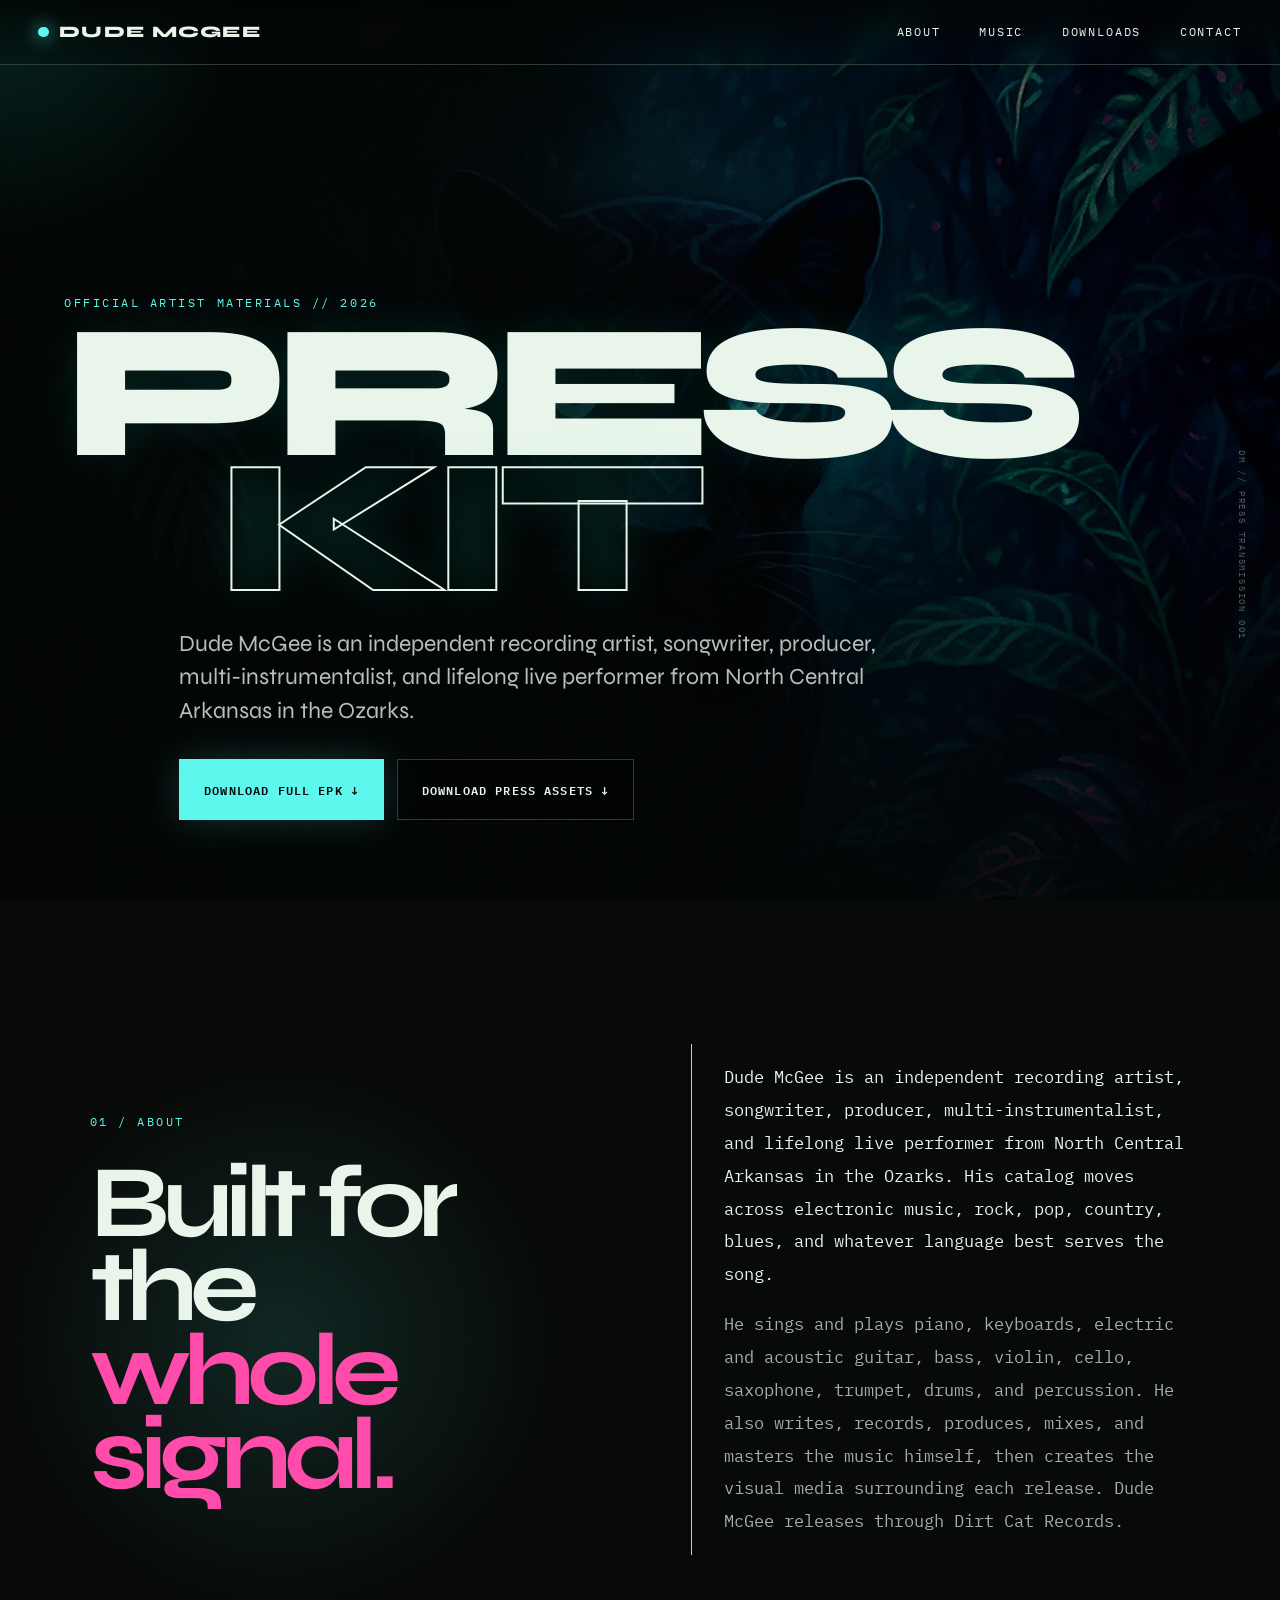
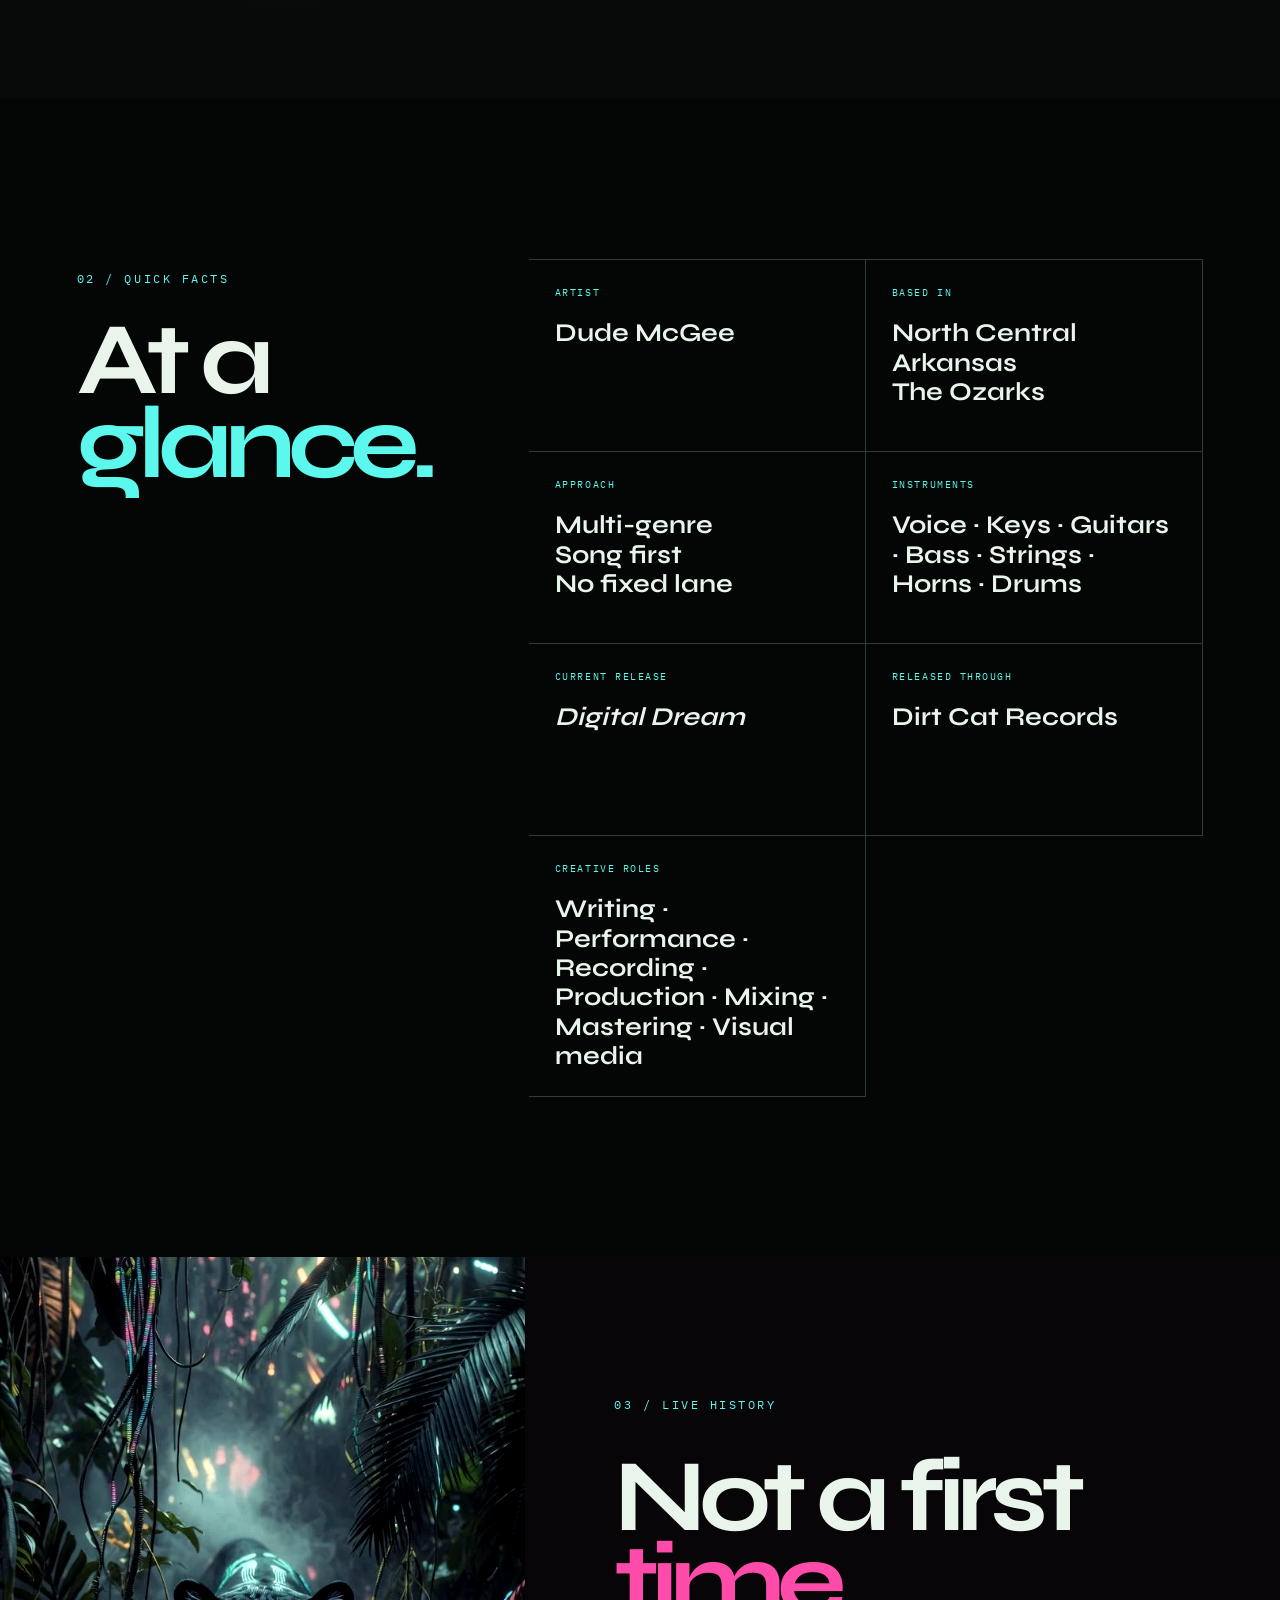
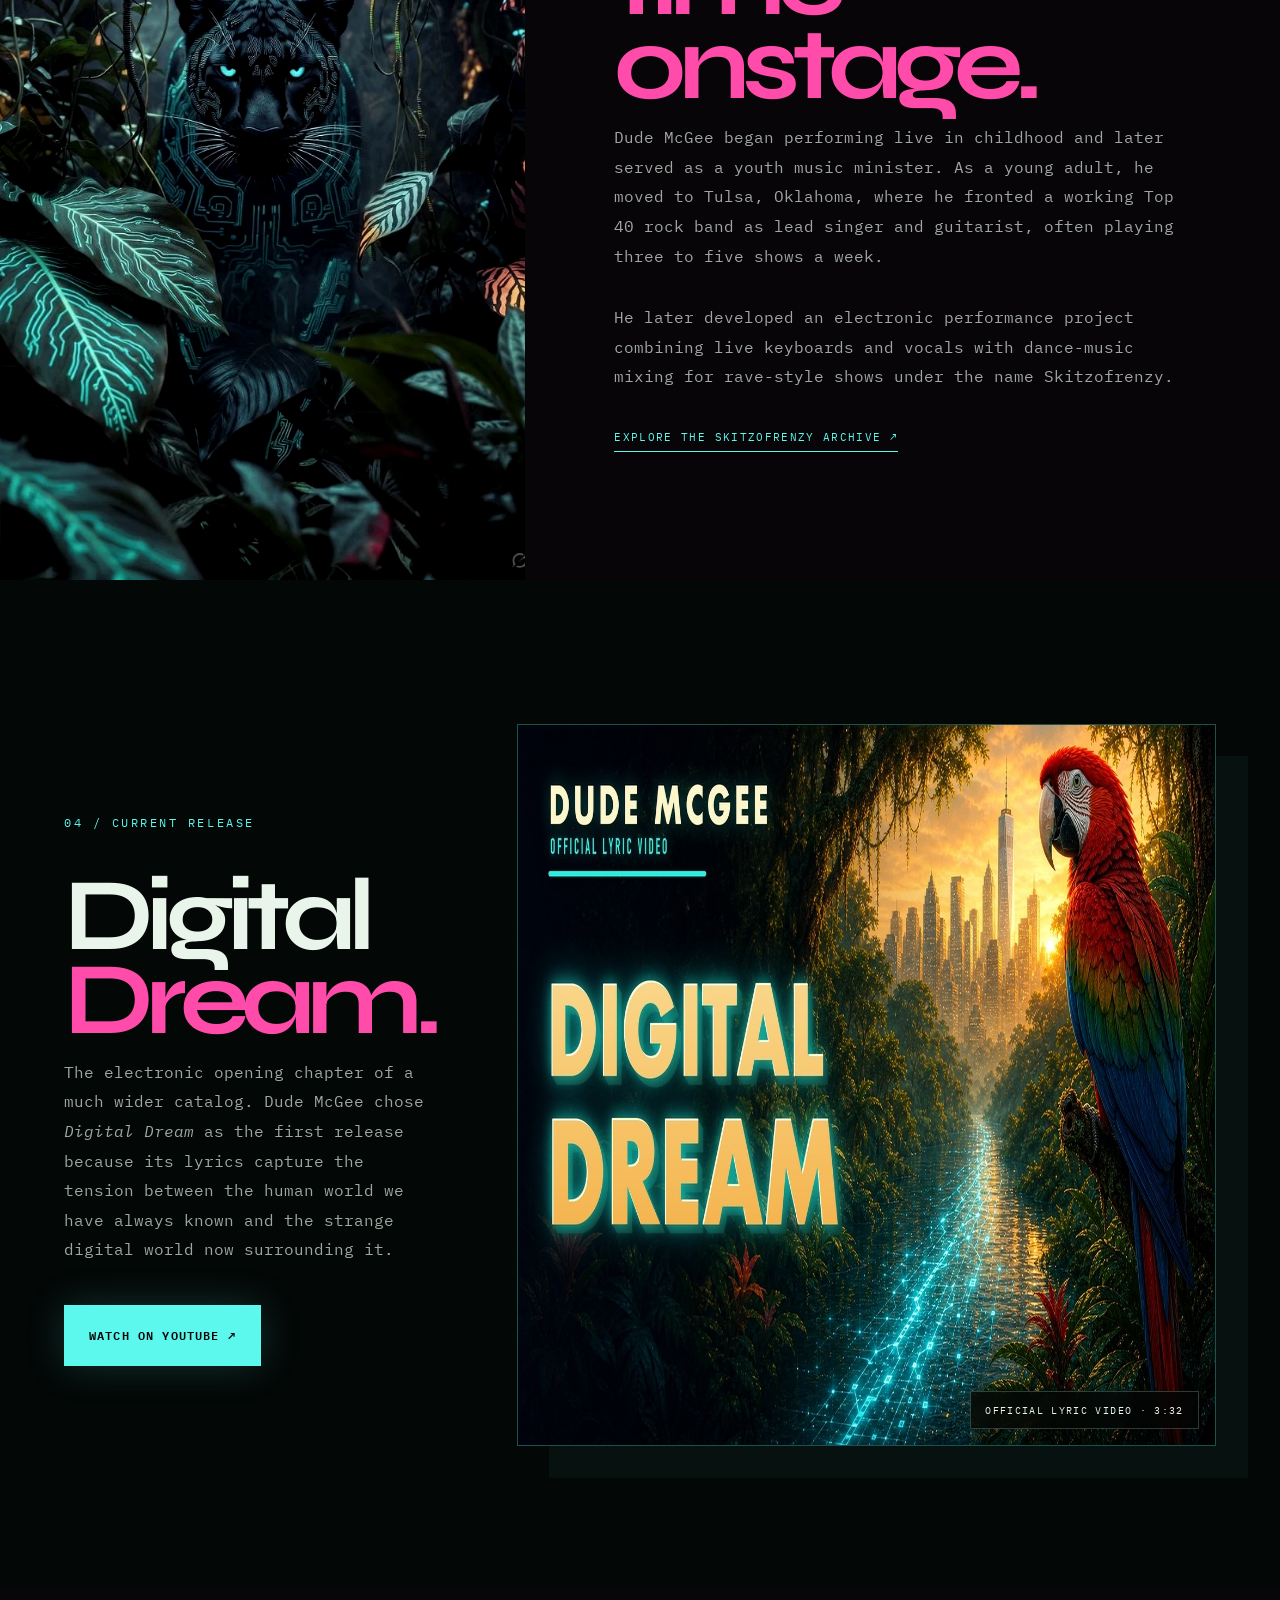
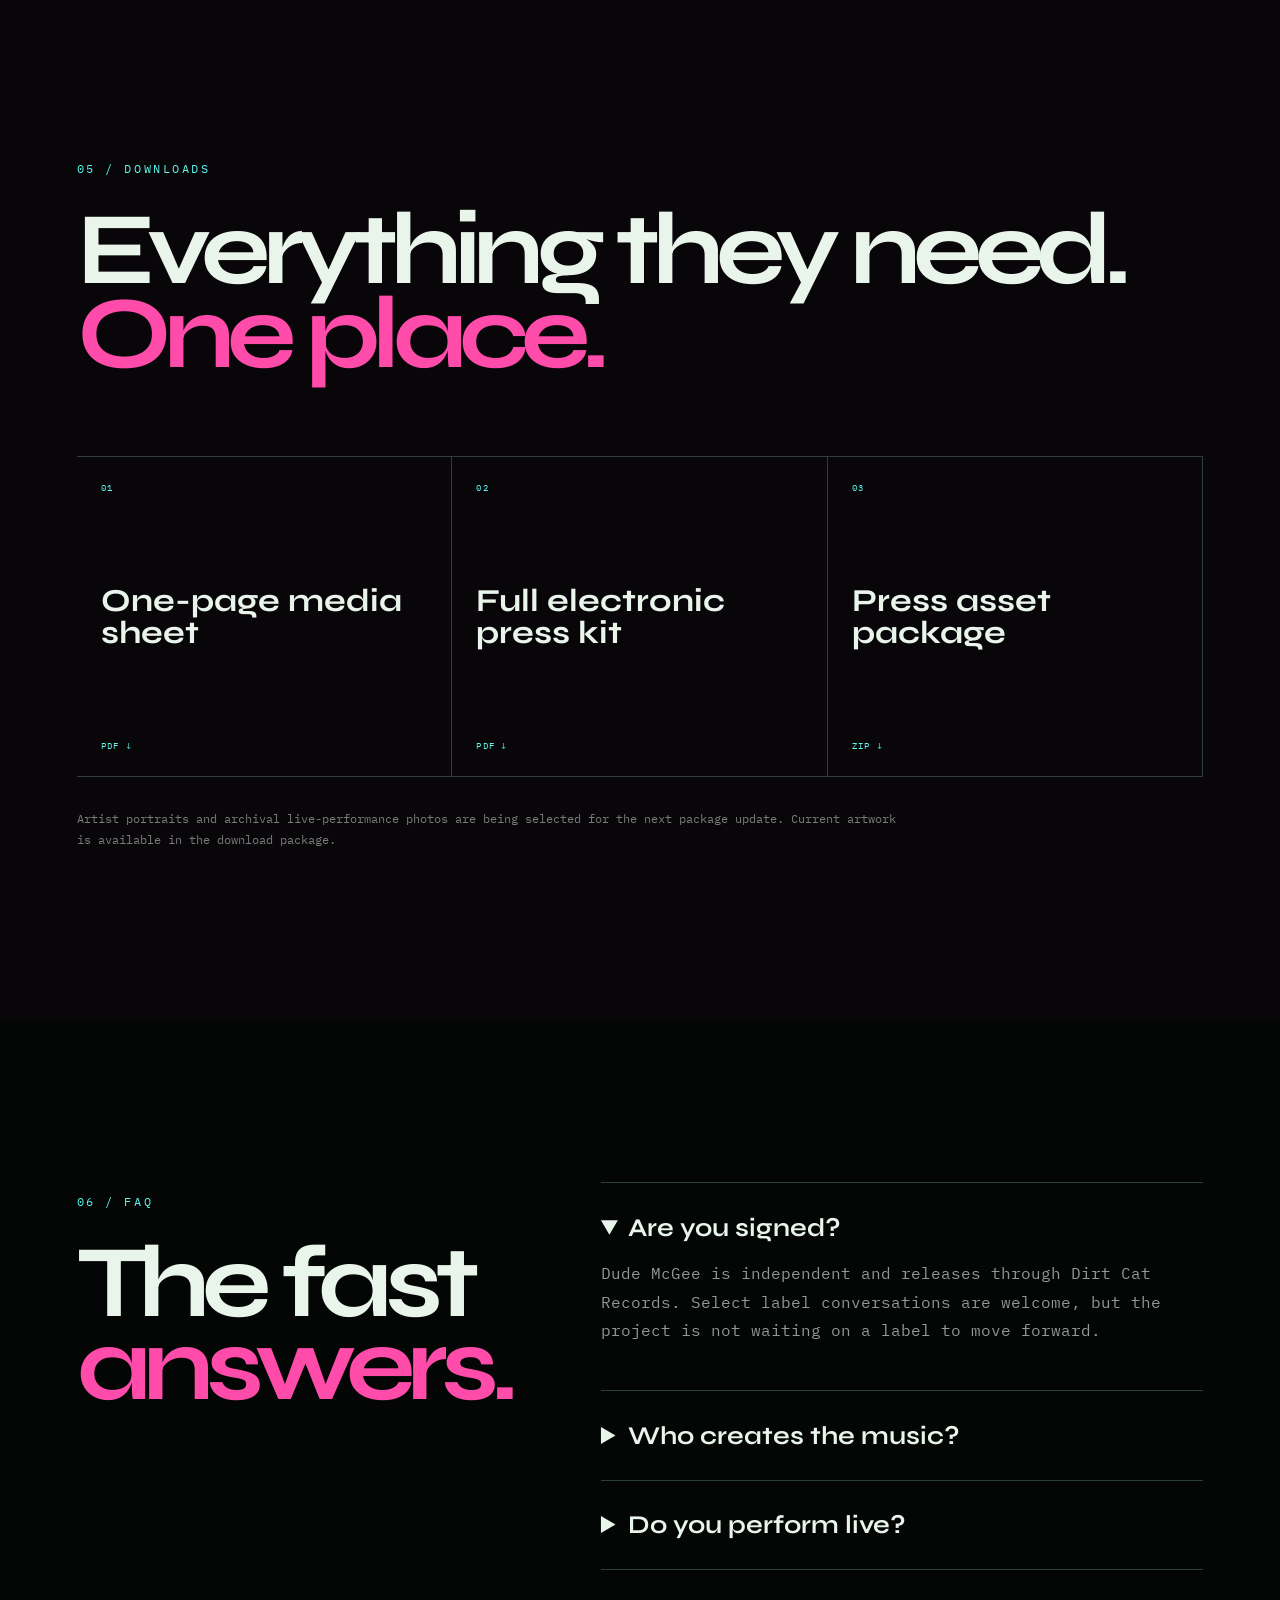
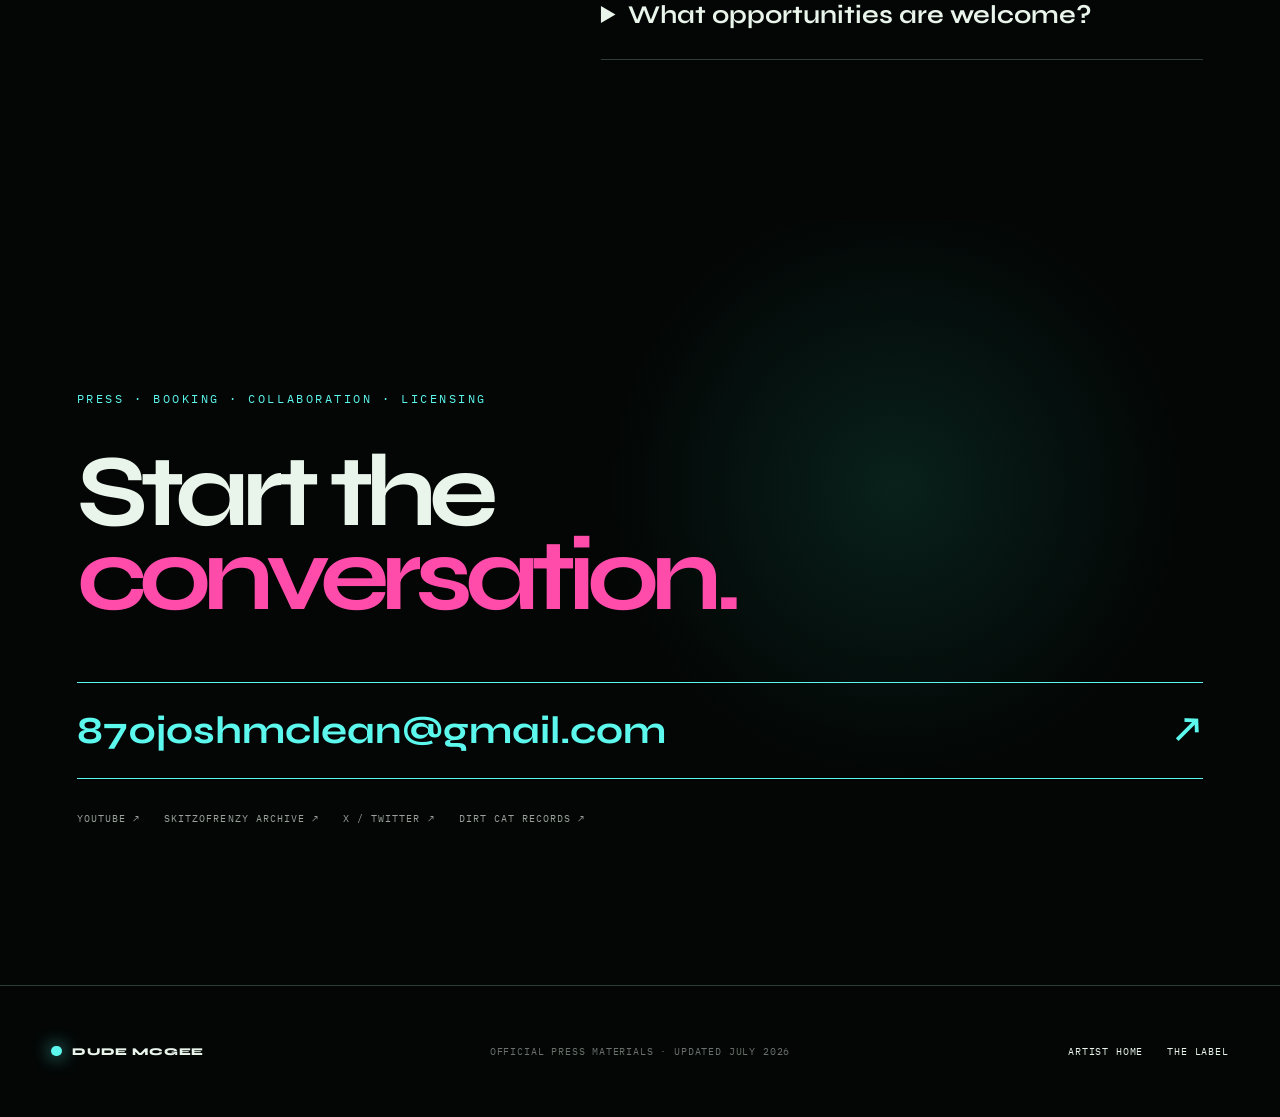
==== press/index.html @ 3cc52f32 "Add public Dude McGee press kit" ====
<!doctype html>
<html lang="en" class="no-js">
<head>
  <!-- Google tag (gtag.js) -->
  <script async src="https://www.googletagmanager.com/gtag/js?id=G-8G41W2HBR2"></script>
  <script>
    window.dataLayer = window.dataLayer || [];
    function gtag(){dataLayer.push(arguments);}
    gtag('js', new Date());
    gtag('config', 'G-8G41W2HBR2');
  </script>
  <meta charset="utf-8">
  <meta name="viewport" content="width=device-width, initial-scale=1">
  <meta name="description" content="Official Dude McGee electronic press kit: biography, live experience, music, media assets, and contact information.">
  <meta name="theme-color" content="#050707">
  <meta name="color-scheme" content="dark">
  <link rel="canonical" href="https://www.dudemcgee.com/press/">
  <meta property="og:type" content="profile">
  <meta property="og:site_name" content="Dude McGee">
  <meta property="og:url" content="https://www.dudemcgee.com/press/">
  <meta property="og:title" content="Dude McGee - Official Press Kit">
  <meta property="og:description" content="Biography, live history, music, approved media assets, and contact information for Dude McGee.">
  <meta property="og:image" content="https://www.dudemcgee.com/assets/site/dude-mcgee-social-card.png">
  <meta property="og:image:alt" content="Dude McGee artwork in a neon circuit-lit jungle">
  <meta name="twitter:card" content="summary_large_image">
  <meta name="twitter:title" content="Dude McGee - Official Press Kit">
  <meta name="twitter:description" content="Official press materials for independent recording artist and multi-instrumentalist Dude McGee.">
  <meta name="twitter:image" content="https://www.dudemcgee.com/assets/site/dude-mcgee-social-card.png">
  <title>Dude McGee - Official Press Kit</title>
  <link rel="icon" href="../favicon.ico" sizes="any">
  <link rel="icon" type="image/png" sizes="32x32" href="../assets/site/favicon-32.png">
  <link rel="apple-touch-icon" href="../assets/site/icon-256.png">
  <link rel="preconnect" href="https://fonts.googleapis.com">
  <link rel="preconnect" href="https://fonts.gstatic.com" crossorigin>
  <link href="https://fonts.googleapis.com/css2?family=IBM+Plex+Mono:wght@400;500;600&amp;family=Syne:wght@500;600;700;800&amp;display=swap" rel="stylesheet">
  <link rel="stylesheet" href="../styles.css?v=20260721-2">
  <link rel="stylesheet" href="press.css?v=20260721-1">
  <script>document.documentElement.className = 'js';</script>
  <script type="application/ld+json">
    {
      "@context": "https://schema.org",
      "@type": "ProfilePage",
      "name": "Dude McGee Official Press Kit",
      "url": "https://www.dudemcgee.com/press/",
      "mainEntity": {
        "@type": "MusicGroup",
        "name": "Dude McGee",
        "url": "https://www.dudemcgee.com/",
        "email": "870joshmclean@gmail.com",
        "homeLocation": { "@type": "Place", "name": "North Central Arkansas, the Ozarks" },
        "sameAs": [
          "https://www.youtube.com/channel/UChkXhEVitGopkXbgdpUxeBA",
          "https://soundcloud.com/skitzofrenzy",
          "https://x.com/The_DudeMcGee"
        ],
        "recordLabel": { "@type": "Organization", "name": "Dirt Cat Records", "url": "https://www.dirtcatrecords.com/" }
      }
    }
  </script>
</head>
<body class="press-page">
  <a class="skip-link" href="#content">Skip to content</a>
  <div class="noise" aria-hidden="true"></div>
  <div class="cursor-glow" aria-hidden="true"></div>

  <header class="site-header">
    <a class="wordmark" href="../index.html" aria-label="Dude McGee home"><span class="wordmark-dot"></span>Dude McGee</a>
    <nav aria-label="Primary navigation">
      <a href="#about">About</a>
      <a href="#music">Music</a>
      <a href="#downloads">Downloads</a>
      <a href="#contact">Contact</a>
    </nav>
  </header>

  <main id="content">
    <section class="press-hero" aria-labelledby="press-title">
      <img src="../assets/site/digital-dream-art.webp" alt="" aria-hidden="true" width="1024" height="1536">
      <div class="press-hero-wash" aria-hidden="true"></div>
      <div class="press-hero-copy">
        <p class="eyebrow reveal">Official artist materials // 2026</p>
        <h1 id="press-title" class="reveal"><span>Press</span><span>Kit</span></h1>
        <p class="press-deck reveal">Dude McGee is an independent recording artist, songwriter, producer, multi-instrumentalist, and lifelong live performer from North Central Arkansas in the Ozarks.</p>
        <div class="press-actions reveal">
          <a class="button button-primary" href="downloads/DudeMcGee_EPK.pdf?v=20260721-1530" download>Download full EPK ↓</a>
          <a class="button button-quiet" href="downloads/DudeMcGee_PressKit.zip?v=20260721-1530" download>Download press assets ↓</a>
        </div>
      </div>
      <div class="press-coordinate" aria-hidden="true">DM // PRESS TRANSMISSION 001</div>
    </section>

    <section class="press-intro" id="about" aria-labelledby="about-title">
      <div>
        <p class="section-index">01 / ABOUT</p>
        <h2 id="about-title" class="reveal">Built for the<br><em>whole signal.</em></h2>
      </div>
      <div class="press-bio reveal">
        <p>Dude McGee is an independent recording artist, songwriter, producer, multi-instrumentalist, and lifelong live performer from North Central Arkansas in the Ozarks. His catalog moves across electronic music, rock, pop, country, blues, and whatever language best serves the song.</p>
        <p>He sings and plays piano, keyboards, electric and acoustic guitar, bass, violin, cello, saxophone, trumpet, drums, and percussion. He also writes, records, produces, mixes, and masters the music himself, then creates the visual media surrounding each release. Dude McGee releases through Dirt Cat Records.</p>
      </div>
    </section>

    <section class="fact-section" aria-labelledby="facts-title">
      <div class="fact-heading reveal">
        <p class="section-index">02 / QUICK FACTS</p>
        <h2 id="facts-title">At a<br><span>glance.</span></h2>
      </div>
      <dl class="fact-grid reveal">
        <div><dt>Artist</dt><dd>Dude McGee</dd></div>
        <div><dt>Based in</dt><dd>North Central Arkansas<br>The Ozarks</dd></div>
        <div><dt>Approach</dt><dd>Multi-genre<br>Song first<br>No fixed lane</dd></div>
        <div><dt>Instruments</dt><dd>Voice · Keys · Guitars · Bass · Strings · Horns · Drums</dd></div>
        <div><dt>Current release</dt><dd><i>Digital Dream</i></dd></div>
        <div><dt>Released through</dt><dd>Dirt Cat Records</dd></div>
        <div><dt>Creative roles</dt><dd>Writing · Performance · Recording · Production · Mixing · Mastering · Visual media</dd></div>
      </dl>
    </section>

    <section class="history-section" aria-labelledby="history-title">
      <div class="history-art reveal"><img src="../assets/site/digital-fauna.webp" alt="Black panther moving through a circuit-lit jungle" width="784" height="1168" loading="lazy"></div>
      <div class="history-copy reveal">
        <p class="section-index">03 / LIVE HISTORY</p>
        <h2 id="history-title">Not a first<br><em>time onstage.</em></h2>
        <p>Dude McGee began performing live in childhood and later served as a youth music minister. As a young adult, he moved to Tulsa, Oklahoma, where he fronted a working Top 40 rock band as lead singer and guitarist, often playing three to five shows a week.</p>
        <p>He later developed an electronic performance project combining live keyboards and vocals with dance-music mixing for rave-style shows under the name Skitzofrenzy.</p>
        <a class="text-link" href="https://soundcloud.com/skitzofrenzy" target="_blank" rel="noreferrer">Explore the Skitzofrenzy archive ↗</a>
      </div>
    </section>

    <section class="release-section" id="music" aria-labelledby="music-title">
      <div class="release-copy reveal">
        <p class="section-index">04 / CURRENT RELEASE</p>
        <h2 id="music-title">Digital<br><em>Dream.</em></h2>
        <p>The electronic opening chapter of a much wider catalog. Dude McGee chose <i>Digital Dream</i> as the first release because its lyrics capture the tension between the human world we have always known and the strange digital world now surrounding it.</p>
        <a class="button button-primary" href="https://www.youtube.com/watch?v=r-SWpSl2k8w" target="_blank" rel="noreferrer">Watch on YouTube ↗</a>
      </div>
      <a class="release-image reveal" href="https://www.youtube.com/watch?v=r-SWpSl2k8w" target="_blank" rel="noreferrer" aria-label="Watch Digital Dream on YouTube">
        <img src="../assets/site/digital-dream-video.jpg" alt="Digital Dream artwork with a tropical jungle, glowing code river, skyline, and macaw" width="1280" height="720" loading="lazy">
        <span>Official lyric video · 3:32</span>
      </a>
    </section>

    <section class="download-section" id="downloads" aria-labelledby="downloads-title">
      <p class="section-index">05 / DOWNLOADS</p>
      <h2 id="downloads-title" class="reveal">Everything they need.<br><em>One place.</em></h2>
      <div class="download-grid reveal">
        <a href="downloads/DudeMcGee_Media_Sheet.pdf?v=20260721-1530" download><span>01</span><strong>One-page media sheet</strong><small>PDF ↓</small></a>
        <a href="downloads/DudeMcGee_EPK.pdf?v=20260721-1530" download><span>02</span><strong>Full electronic press kit</strong><small>PDF ↓</small></a>
        <a href="downloads/DudeMcGee_PressKit.zip?v=20260721-1530" download><span>03</span><strong>Press asset package</strong><small>ZIP ↓</small></a>
      </div>
      <p class="photo-note">Artist portraits and archival live-performance photos are being selected for the next package update. Current artwork is available in the download package.</p>
    </section>

    <section class="faq-section" aria-labelledby="faq-title">
      <div class="faq-heading"><p class="section-index">06 / FAQ</p><h2 id="faq-title">The fast<br><em>answers.</em></h2></div>
      <div class="faq-list">
        <details open><summary>Are you signed?</summary><p>Dude McGee is independent and releases through Dirt Cat Records. Select label conversations are welcome, but the project is not waiting on a label to move forward.</p></details>
        <details><summary>Who creates the music?</summary><p>Dude McGee writes, performs, records, produces, mixes, and masters the music himself. He also creates the artwork, video, and supporting media.</p></details>
        <details><summary>Do you perform live?</summary><p>Yes. Dude McGee has extensive live experience across rock and electronic music and is exploring the right format and opportunities for the current live show.</p></details>
        <details><summary>What opportunities are welcome?</summary><p>Interviews, collaborations, live bookings, licensing and sync opportunities, and select label conversations.</p></details>
      </div>
    </section>

    <section class="contact-section" id="contact" aria-labelledby="contact-title">
      <p class="section-index">PRESS · BOOKING · COLLABORATION · LICENSING</p>
      <h2 id="contact-title" class="reveal">Start the<br><em>conversation.</em></h2>
      <a class="contact-email reveal" href="mailto:870joshmclean@gmail.com">870joshmclean@gmail.com <span>↗</span></a>
      <div class="contact-links reveal">
        <a href="https://www.youtube.com/channel/UChkXhEVitGopkXbgdpUxeBA" target="_blank" rel="noreferrer">YouTube ↗</a>
        <a href="https://soundcloud.com/skitzofrenzy" target="_blank" rel="noreferrer">Skitzofrenzy archive ↗</a>
        <a href="https://x.com/The_DudeMcGee" target="_blank" rel="noreferrer">X / Twitter ↗</a>
        <a href="https://www.dirtcatrecords.com/" target="_blank" rel="noreferrer">Dirt Cat Records ↗</a>
      </div>
    </section>
  </main>

  <footer>
    <a class="wordmark" href="../index.html"><span class="wordmark-dot"></span>Dude McGee</a>
    <p>Official press materials · Updated July 2026</p>
    <div><a href="../index.html">Artist Home</a><a href="../label.html">The Label</a></div>
  </footer>
  <script src="../script.js"></script>
</body>
</html>
---- styles.css ----
:root {
  --ink: #050707;
  --paper: #e9f4eb;
  --cyan: #5cf7ed;
  --pink: #ff4caa;
  --acid: #c7ff58;
  --gold: #ffb52e;
  --line: rgba(195, 255, 230, .22);
  --display: "Syne", sans-serif;
  --mono: "IBM Plex Mono", monospace;
}

* { box-sizing: border-box; }
html { max-width: 100%; scroll-behavior: smooth; background: var(--ink); overflow-x: clip; }
body { width: 100%; max-width: 100%; margin: 0; color: var(--paper); background: var(--ink); font-family: var(--mono); overflow-x: clip; }
a { color: inherit; text-decoration: none; }
img, video { display: block; width: 100%; }

.skip-link { position: fixed; z-index: 100; top: .75rem; left: .75rem; padding: .8rem 1rem; background: var(--cyan); color: var(--ink); font-size: .72rem; font-weight: 600; text-transform: uppercase; transform: translateY(-180%); transition: transform .2s; }
.skip-link:focus { transform: translateY(0); }
:focus-visible { outline: 2px solid var(--acid); outline-offset: 4px; }

.noise { position: fixed; inset: 0; z-index: 50; pointer-events: none; opacity: .08; background-image: url("data:image/svg+xml,%3Csvg viewBox='0 0 180 180' xmlns='http://www.w3.org/2000/svg'%3E%3Cfilter id='n'%3E%3CfeTurbulence type='fractalNoise' baseFrequency='.9' numOctaves='4' stitchTiles='stitch'/%3E%3C/filter%3E%3Crect width='100%25' height='100%25' filter='url(%23n)' opacity='.55'/%3E%3C/svg%3E"); mix-blend-mode: soft-light; }
.cursor-glow { position: fixed; width: 34rem; height: 34rem; border-radius: 50%; background: radial-gradient(circle, rgba(40,255,222,.12), transparent 66%); transform: translate(-50%,-50%); z-index: 4; pointer-events: none; }

.site-header { position: fixed; z-index: 40; left: 0; right: 0; top: 0; display: flex; justify-content: space-between; align-items: center; padding: 1.4rem 3vw; border-bottom: 1px solid var(--line); background: linear-gradient(180deg, rgba(2,5,5,.9), rgba(2,5,5,.15)); backdrop-filter: blur(10px); text-transform: uppercase; }
.wordmark { display: flex; align-items: center; gap: .65rem; font-family: var(--display); font-weight: 800; letter-spacing: .08em; }
.wordmark-dot { width: .65rem; height: .65rem; background: var(--cyan); border-radius: 50%; box-shadow: 0 0 18px var(--cyan); }
nav { display: flex; gap: clamp(1rem,3vw,3.5rem); font-size: .72rem; letter-spacing: .16em; }
nav a { transition: color .2s; }
nav a:hover { color: var(--cyan); }

.hero { min-height: 100svh; position: relative; display: grid; align-items: end; overflow: hidden; padding: 9rem 4vw 4rem; }
.hero-video, .hero-wash, .hero-grid { position: absolute; inset: 0; height: 100%; object-fit: cover; }
.hero-video { filter: saturate(1.2) contrast(1.05); }
.hero-wash { background: linear-gradient(90deg, rgba(2,5,5,.96) 0%, rgba(2,5,5,.62) 35%, rgba(2,5,5,.08) 75%), linear-gradient(0deg, rgba(2,5,5,.8), transparent 45%); }
.hero-grid { opacity: .18; background-image: linear-gradient(rgba(94,247,237,.2) 1px, transparent 1px), linear-gradient(90deg, rgba(94,247,237,.2) 1px, transparent 1px); background-size: 4.5rem 4.5rem; mask-image: linear-gradient(90deg, black, transparent 72%); }
.hero-copy { position: relative; z-index: 3; width: min(70rem, 75vw); }
.eyebrow, .section-index { color: var(--cyan); font-size: .72rem; letter-spacing: .22em; text-transform: uppercase; }
h1, h2 { margin: 0; font-family: var(--display); }
h1 { font-size: clamp(6rem, 15vw, 15rem); font-weight: 800; letter-spacing: -.085em; line-height: .7; text-transform: uppercase; text-shadow: 0 0 45px rgba(34,255,226,.1); }
h1 span { display: block; }
h1 span:last-child { color: transparent; -webkit-text-stroke: 2px var(--paper); margin-left: 12vw; }
.release-line { display: flex; align-items: center; gap: 1.6rem; margin: 3rem 0 1.7rem; font-size: .75rem; text-transform: uppercase; letter-spacing: .14em; }
.release-line strong { font-family: var(--display); font-size: clamp(1.8rem,3vw,3.2rem); color: var(--pink); letter-spacing: -.03em; text-transform: none; }
.release-line span { border-block: 1px solid var(--line); padding-block: .55rem; }
.hero-actions { display: flex; gap: .8rem; flex-wrap: wrap; }
.button { display: inline-flex; min-height: 3.8rem; align-items: center; justify-content: center; gap: .8rem; padding: 0 1.5rem; border: 1px solid var(--line); font-size: .72rem; font-weight: 600; letter-spacing: .1em; text-transform: uppercase; transition: transform .25s, box-shadow .25s, background .25s; }
.button:hover { transform: translateY(-3px); }
.button-primary { background: var(--cyan); color: var(--ink); border-color: var(--cyan); box-shadow: 0 0 40px rgba(92,247,237,.18); }
.button-primary:hover { box-shadow: 0 0 55px rgba(92,247,237,.42); }
.button-quiet { background: rgba(0,0,0,.28); backdrop-filter: blur(8px); }
.play-icon { font-size: .8rem; }
.hero-stamp { position: absolute; right: 4vw; bottom: 4rem; z-index: 3; width: 9.5rem; aspect-ratio: 1; border: 1px solid rgba(255,255,255,.4); border-radius: 50%; display: grid; place-content: center; text-align: center; gap: .25rem; font-size: .58rem; letter-spacing: .18em; text-transform: uppercase; backdrop-filter: blur(8px); transform: rotate(9deg); }
.hero-stamp b { color: var(--pink); font-size: 1.4rem; }
.scroll-cue { position: absolute; right: 1rem; top: 47%; z-index: 3; font-size: .58rem; letter-spacing: .18em; text-transform: uppercase; writing-mode: vertical-rl; }

.manifesto { min-height: 90vh; position: relative; padding: 10rem 6vw; display: flex; flex-direction: column; justify-content: center; overflow: hidden; background: radial-gradient(circle at 70% 40%, rgba(30,118,95,.2), transparent 30%); content-visibility: auto; contain-intrinsic-size: 1300px; }
.signal-line { position: absolute; top: 0; bottom: 0; left: 52%; width: 1px; background: var(--line); }
.signal-line span { position: absolute; top: 20%; left: -3px; width: 7px; height: 7px; background: var(--pink); border-radius: 50%; box-shadow: 0 0 25px var(--pink); animation: signal 5s ease-in-out infinite; }
@keyframes signal { 50% { top: 78%; } }
blockquote { margin: 2.5rem 0; max-width: 80rem; font-family: var(--display); font-size: clamp(3rem,7vw,8rem); font-weight: 600; line-height: .97; letter-spacing: -.06em; }
blockquote em { color: var(--pink); font-weight: 500; }
.manifesto-meta { display: flex; justify-content: space-between; align-items: end; margin-left: 53%; max-width: 43rem; gap: 3rem; }
.manifesto-meta p { max-width: 27rem; line-height: 1.7; color: rgba(233,244,235,.68); }
.manifesto-meta span { color: var(--acid); font-size: .62rem; white-space: nowrap; }

.watch-section { padding: 8rem 4vw 12rem; display: grid; grid-template-columns: .65fr 1.6fr; gap: 5vw; align-items: end; background: #090609; content-visibility: auto; contain-intrinsic-size: 1300px; }
.section-heading h2 { font-size: clamp(5rem,10vw,11rem); line-height: .75; letter-spacing: -.08em; text-transform: uppercase; }
.section-heading h2 i { color: transparent; -webkit-text-stroke: 1.5px var(--pink); font-weight: 600; }
.section-heading > p:last-child { margin-top: 3rem; color: rgba(233,244,235,.52); font-size: .7rem; letter-spacing: .12em; text-transform: uppercase; }
.video-frame { position: relative; aspect-ratio: 16/9; overflow: hidden; border: 1px solid rgba(92,247,237,.35); box-shadow: 2rem 2rem 0 rgba(92,247,237,.04); }
.video-frame::before { content:""; position:absolute; inset:0; z-index:1; background:linear-gradient(135deg,rgba(0,0,0,.1),rgba(0,0,0,.55)); transition:background .35s; }
.video-frame img { height: 100%; object-fit: cover; transition: transform .8s cubic-bezier(.2,.8,.2,1); }
.video-frame:hover img { transform: scale(1.035); }
.video-play { position: absolute; inset: 0; z-index: 2; display: grid; place-content: center; justify-items: center; gap: 1rem; }
.video-play b { width: 7rem; aspect-ratio: 1; display: grid; place-items: center; padding-left: .4rem; background: var(--cyan); color: var(--ink); border-radius: 50%; font-size: 1.7rem; box-shadow: 0 0 60px rgba(92,247,237,.45); transition: transform .3s; }
.video-frame:hover .video-play b { transform: scale(1.12); }
.video-play small, .video-corner { text-transform: uppercase; letter-spacing: .15em; font-size: .62rem; }
.video-corner { position: absolute; z-index: 2; top: 1.2rem; right: 1.2rem; padding: .6rem .8rem; border: 1px solid rgba(255,255,255,.4); }

.world-section { padding: 10rem 4vw; background: linear-gradient(180deg,#09100e,#030706); content-visibility: auto; contain-intrinsic-size: 2600px; }
.world-heading { display: grid; grid-template-columns: .4fr 1.6fr .6fr; gap: 3rem; align-items: end; margin-bottom: 6rem; }
.world-heading h2 { font-size: clamp(4rem,8vw,9rem); line-height: .82; letter-spacing: -.075em; }
.world-heading h2 span { color: var(--cyan); }
.world-heading > p:last-child { color: rgba(233,244,235,.58); line-height: 1.7; }
.world-grid { display: grid; grid-template-columns: repeat(12,1fr); grid-template-rows: repeat(8, minmax(5rem,6.7vw)); gap: 1rem; }
.art-card { margin: 0; position: relative; isolation: isolate; overflow: hidden; background: #101817; border: 1px solid rgba(92,247,237,.12); box-shadow: 0 1.5rem 5rem rgba(0,0,0,.16); }
.art-card-fauna { grid-column: 1 / span 5; grid-row: 1 / span 8; }
.art-card-take { grid-column: 6 / span 4; grid-row: 1 / span 4; }
.art-card-release { grid-column: 10 / span 3; grid-row: 1 / span 8; }
.art-card-dream { grid-column: 6 / span 4; grid-row: 5 / span 4; }
.art-card::before { content: ""; position: absolute; z-index: 2; inset: 0; pointer-events: none; border: 1px solid transparent; transition: border-color .35s, box-shadow .35s; }
.art-card:hover::before { border-color: rgba(92,247,237,.5); box-shadow: inset 0 0 2rem rgba(92,247,237,.06); }
.art-card img { height: 100%; object-fit: cover; filter: saturate(.9); transition: transform .8s, filter .5s; }
.art-card-dream img { object-position: center top; }
.art-card:hover img { transform: scale(1.045); filter: saturate(1.25); }
.art-card-release::after { content: ""; position: absolute; inset: 38% 0 0; pointer-events: none; background: linear-gradient(transparent, rgba(2,7,9,.16) 35%, rgba(2,7,9,.86)); }
.art-card-release img { filter: saturate(1.08) contrast(1.06); }
.art-card-release:hover img { filter: saturate(1.22) contrast(1.08); }
.release-art-lockup { position: absolute; z-index: 2; left: 1rem; right: 1rem; bottom: 3.2rem; display: grid; gap: .35rem; text-transform: uppercase; text-shadow: 0 2px 20px rgba(0,0,0,.9); }
.release-art-lockup span { color: var(--cyan); font-size: clamp(.48rem,.6vw,.66rem); font-weight: 600; letter-spacing: .24em; }
.release-art-lockup strong { max-width: 12ch; color: var(--paper); font-family: var(--display); font-size: clamp(.92rem,2vw,2rem); line-height: .9; letter-spacing: -.045em; }
.release-art-lockup strong::after { content: ""; display: block; width: 2.6rem; height: 2px; margin-top: .7rem; background: var(--pink); box-shadow: 0 0 14px rgba(255,76,170,.7); }
.art-card figcaption { position: absolute; inset: auto 0 0; display: flex; justify-content: space-between; padding: 1rem; background: linear-gradient(transparent,rgba(0,0,0,.82)); text-transform: uppercase; font-size: .66rem; letter-spacing: .13em; }
.art-card figcaption b { color: var(--cyan); }

.finale { position: relative; min-height: 95vh; display: grid; place-items: center; overflow: hidden; content-visibility: auto; contain-intrinsic-size: 1400px; }
.finale > img, .finale-wash { position: absolute; inset: 0; height: 100%; object-fit: cover; }
.finale-wash { background: radial-gradient(circle, rgba(0,0,0,.1), rgba(0,0,0,.86) 75%), linear-gradient(180deg,#030706,transparent 20%,transparent 80%,#030706); }
.finale-copy { z-index: 2; text-align: center; }
.finale h2 { font-size: clamp(6rem,12vw,14rem); line-height: .72; letter-spacing: -.08em; text-transform: uppercase; margin: 2rem 0 4rem; }
.finale h2 em { color: var(--pink); }

footer { display: grid; grid-template-columns: 1fr 1fr 1fr; align-items: center; gap: 2rem; padding: 3rem 4vw; border-top: 1px solid var(--line); font-size: .65rem; letter-spacing: .08em; text-transform: uppercase; }
footer p { color: rgba(233,244,235,.45); text-align: center; }
footer > div { display: flex; justify-content: flex-end; gap: 1.5rem; }
footer a:hover { color: var(--cyan); }

/* Dirt Cat Records — a sharper, editorial extension of the artist world. */
.label-page { background: #030605; }
.label-page .site-header nav a:last-child { color: var(--acid); }
.label-page .site-header nav a:last-child:hover { color: var(--cyan); }
.label-hero { min-height: 100svh; position: relative; display: flex; align-items: flex-end; overflow: hidden; padding: 10rem 4vw 5rem; isolation: isolate; }
.label-hero-art, .label-hero-wash, .label-scan { position: absolute; inset: 0; width: 100%; height: 100%; }
.label-hero-art { z-index: -3; object-fit: cover; object-position: 68% 42%; filter: saturate(.72) contrast(1.15); transform: scale(1.02); }
.label-hero-wash { z-index: -2; background: linear-gradient(90deg, rgba(3,6,5,.98) 0%, rgba(3,6,5,.9) 35%, rgba(3,6,5,.18) 72%), linear-gradient(0deg, rgba(3,6,5,.9), transparent 48%); }
.label-scan { z-index: -1; opacity: .24; background: repeating-linear-gradient(0deg, transparent 0 7px, rgba(92,247,237,.09) 8px); mask-image: linear-gradient(90deg, black, transparent 80%); }
.label-hero-copy { position: relative; z-index: 2; width: min(74rem, 78vw); }
.label-title { margin: 1.2rem 0 2.5rem; font-size: clamp(5rem, 13vw, 13.5rem); line-height: .72; letter-spacing: -.085em; text-transform: uppercase; }
.label-title span { display: block; }
.label-title span:last-child { color: transparent; -webkit-text-stroke: 2px var(--paper); margin-left: 6vw; }
.label-intro { display: grid; grid-template-columns: auto minmax(16rem, 30rem); align-items: start; gap: clamp(2rem, 6vw, 7rem); margin: 0 0 2.2rem 7vw; }
.label-intro p { margin: 0; color: var(--acid); font-family: var(--display); font-size: clamp(1.1rem, 1.8vw, 1.8rem); font-weight: 700; line-height: 1; }
.label-intro > span { color: rgba(233,244,235,.72); font-size: .82rem; line-height: 1.8; }
.label-hero-copy > .button { margin-left: 7vw; }
.label-cat-mark { position: absolute; right: 4vw; bottom: 4rem; width: clamp(9rem, 14vw, 13rem); aspect-ratio: 1; display: grid; place-content: center; justify-items: center; gap: .65rem; border: 1px solid rgba(199,255,88,.5); border-radius: 48% 52% 46% 54%; background: rgba(3,6,5,.34); color: var(--acid); text-align: center; box-shadow: inset 0 0 4rem rgba(199,255,88,.04), 0 0 5rem rgba(199,255,88,.06); transform: rotate(7deg); backdrop-filter: blur(10px); }
.label-cat-mark::before, .label-cat-mark::after { content: ""; position: absolute; top: -8%; width: 32%; aspect-ratio: 1; border: 1px solid rgba(199,255,88,.5); border-width: 1px 1px 0 0; background: rgba(3,6,5,.58); transform: rotate(-28deg); }
.label-cat-mark::before { left: 8%; }
.label-cat-mark::after { right: 8%; transform: rotate(-62deg); }
.label-cat-mark span { font-family: var(--display); font-size: clamp(2.2rem, 4vw, 4rem); font-weight: 800; letter-spacing: -.08em; }
.label-cat-mark small { font-size: .54rem; line-height: 1.5; letter-spacing: .18em; text-transform: uppercase; }

.label-statement { min-height: 92vh; position: relative; display: grid; grid-template-columns: 1.35fr .65fr; align-content: center; gap: 4rem 7vw; padding: 10rem 6vw; overflow: hidden; background: radial-gradient(circle at 80% 30%, rgba(199,255,88,.09), transparent 24%), #070a08; }
.label-statement::before { content: "DCR"; position: absolute; right: -1vw; bottom: -8vw; color: transparent; font-family: var(--display); font-size: 36vw; font-weight: 800; line-height: .7; -webkit-text-stroke: 1px rgba(92,247,237,.07); pointer-events: none; }
.label-statement > .section-index { grid-column: 1 / -1; }
.label-statement h2 { position: relative; font-size: clamp(4.5rem, 9vw, 10rem); line-height: .82; letter-spacing: -.075em; }
.label-statement h2 em { color: var(--pink); }
.label-statement-copy { position: relative; align-self: end; max-width: 32rem; padding: 2rem 0 0 2rem; border-left: 1px solid var(--cyan); }
.label-statement-copy p { margin: 0 0 1.5rem; color: rgba(233,244,235,.65); line-height: 1.8; }
.label-statement-copy p:first-child { color: var(--paper); font-family: var(--display); font-size: clamp(1.35rem, 2vw, 2rem); font-weight: 600; line-height: 1.25; }
.label-coordinate { position: absolute; right: 2rem; top: 50%; color: rgba(233,244,235,.28); font-size: .56rem; letter-spacing: .2em; writing-mode: vertical-rl; }

.label-release { display: grid; grid-template-columns: minmax(18rem, .82fr) 1.18fr; min-height: 100vh; background: #080508; }
.label-release-art { position: relative; min-height: 50rem; overflow: hidden; }
.label-release-art::after { content: ""; position: absolute; inset: 0; background: linear-gradient(90deg, transparent 55%, #080508), linear-gradient(0deg, rgba(8,5,8,.8), transparent 35%); }
.label-release-art img { height: 100%; object-fit: cover; filter: saturate(.75) contrast(1.12); }
.label-release-art > span { position: absolute; z-index: 2; left: 2rem; bottom: 2rem; color: var(--cyan); font-size: .6rem; letter-spacing: .18em; text-transform: uppercase; }
.label-release-copy { display: flex; flex-direction: column; justify-content: center; align-items: flex-start; padding: 8rem 7vw 8rem 5vw; }
.label-release-copy h2 { margin: 1.8rem 0 2.5rem; font-size: clamp(4rem, 7vw, 8rem); line-height: .8; letter-spacing: -.075em; text-transform: uppercase; }
.label-release-copy h2 i { color: transparent; font-style: normal; -webkit-text-stroke: 1.5px var(--pink); }
.label-release-copy > p:not(.section-index) { max-width: 34rem; color: rgba(233,244,235,.65); line-height: 1.8; }
.label-lockup { display: grid; grid-template-columns: 1fr auto 1fr; align-items: center; gap: 1.5rem; width: 100%; margin: 3rem 0; padding-block: 1.5rem; border-block: 1px solid var(--line); }
.label-lockup strong { font-family: var(--display); font-size: clamp(1rem, 1.6vw, 1.5rem); text-transform: uppercase; }
.label-lockup strong:last-child { color: var(--acid); text-align: right; }
.label-lockup span { color: rgba(233,244,235,.35); font-size: .52rem; letter-spacing: .15em; text-transform: uppercase; }
.label-actions { display: flex; flex-wrap: wrap; gap: .8rem; }

.label-exit { position: relative; min-height: 85vh; display: flex; flex-direction: column; align-items: center; justify-content: center; overflow: hidden; padding: 8rem 4vw; text-align: center; background: radial-gradient(circle, rgba(22,94,78,.28), transparent 34%), #030605; }
.label-exit-grid { position: absolute; inset: 0; opacity: .22; background-image: linear-gradient(rgba(92,247,237,.16) 1px, transparent 1px), linear-gradient(90deg, rgba(92,247,237,.16) 1px, transparent 1px); background-size: 5rem 5rem; transform: perspective(600px) rotateX(62deg) scale(1.8) translateY(24%); mask-image: linear-gradient(transparent, black 40%, transparent); }
.label-exit > *:not(.label-exit-grid) { position: relative; z-index: 1; }
.label-exit h2 { margin: 2rem 0 4rem; font-size: clamp(5rem, 11vw, 12rem); line-height: .75; letter-spacing: -.08em; text-transform: uppercase; }
.label-exit h2 em { color: var(--cyan); }
.label-domain { display: flex; align-items: center; gap: clamp(1rem, 4vw, 4rem); padding: 1.2rem 0; border-bottom: 1px solid var(--acid); color: var(--acid); font-family: var(--display); font-size: clamp(1.2rem, 3vw, 3rem); font-weight: 700; transition: gap .3s, color .3s; }
.label-domain:hover { gap: clamp(2rem, 6vw, 6rem); color: var(--cyan); }
.label-domain b { font-weight: 500; }

.js .reveal { opacity: 0; transform: translateY(28px); transition: opacity .85s ease, transform .85s cubic-bezier(.2,.8,.2,1); }
.js .reveal.is-visible { opacity: 1; transform: none; }

@media (max-width: 900px) {
  .site-header { padding: 1.1rem clamp(1.25rem, 6vw, 1.75rem); }
  nav a:not(:last-child) { display: none; }
  .hero { padding-inline: clamp(1.25rem, 6vw, 1.75rem); grid-template-columns: minmax(0, 1fr); }
  .hero-copy { width: 100%; max-width: 100%; min-width: 0; }
  h1 { max-width: 100%; font-size: clamp(2.6rem,13.5vw,5.5rem); line-height: .78; }
  h1 span:last-child { margin-left: 0; }
  .release-line { align-items: flex-start; flex-direction: column; gap: .5rem; margin-block: 2rem; }
  .hero-actions { flex-direction: column; align-items: stretch; }
  .hero-actions .button { width: 100%; }
  .hero-stamp { display: none; }
  .manifesto { padding: 7rem clamp(1.25rem, 6vw, 1.75rem); min-height: 75vh; }
  .signal-line { left: auto; right: 1rem; }
  .manifesto-meta { margin-left: 0; display: block; }
  .watch-section { grid-template-columns: minmax(0, 1fr); padding: 6rem clamp(1.25rem, 6vw, 1.75rem); }
  .video-play b { width: 4.5rem; }
  .world-section { padding: 7rem clamp(1.25rem, 6vw, 1.75rem); }
  .world-heading { grid-template-columns: minmax(0, 1fr); margin-bottom: 3rem; }
  .world-grid { grid-template-columns: 1fr 1fr; grid-template-rows: repeat(6, 27vw); }
  .art-card-fauna { grid-column: 1; grid-row: 1 / span 4; }
  .art-card-take { grid-column: 2; grid-row: 1 / span 2; }
  .art-card-release { grid-column: 2; grid-row: 3 / span 2; }
  .art-card-dream { grid-column: 1 / span 2; grid-row: 5 / span 2; }
  .finale { min-height: 80vh; }
  footer { grid-template-columns: 1fr; text-align: center; }
  footer p { order: 3; }
  footer > div { justify-content: center; flex-wrap: wrap; }
  footer .wordmark { justify-content: center; }
  .label-page .site-header nav a:first-child { display: none; }
  .label-hero { padding: 8rem clamp(1.25rem, 6vw, 1.75rem) 3rem; }
  .label-hero-copy { width: 100%; max-width: 100%; min-width: 0; }
  .label-title { max-width: 100%; font-size: clamp(3rem, 14vw, 6rem); line-height: .78; letter-spacing: -.075em; }
  .label-title span { max-width: 100%; }
  .label-title span:last-child { margin-left: 0; font-size: .73em; }
  .label-hero > .scroll-cue { display: none; }
  .label-intro { grid-template-columns: 1fr; gap: 1rem; margin-left: 0; max-width: 32rem; }
  .label-hero-copy > .button { margin-left: 0; }
  .label-cat-mark { display: none; }
  .label-statement { grid-template-columns: minmax(0, 1fr); min-height: 80vh; padding: 7rem clamp(1.25rem, 6vw, 1.75rem); }
  .label-statement-copy { max-width: 38rem; }
  .label-release { grid-template-columns: 1fr; }
  .label-release-art { min-height: auto; aspect-ratio: 4 / 5; }
  .label-release-art::after { background: linear-gradient(0deg, #080508, transparent 34%); }
  .label-release-copy { padding: 6rem clamp(1.25rem, 6vw, 1.75rem); }
  .label-lockup { grid-template-columns: 1fr; gap: .65rem; }
  .label-lockup strong:last-child { text-align: left; }
  .label-exit { min-height: 72vh; padding-inline: clamp(1.25rem, 6vw, 1.75rem); }
}

@media (max-width: 620px) {
  .world-grid { grid-template-columns: 1fr; grid-template-rows: none; grid-auto-rows: auto; gap: .8rem; }
  .art-card-fauna, .art-card-take, .art-card-release, .art-card-dream { grid-column: 1; grid-row: auto; }
  .art-card-fauna, .art-card-release { aspect-ratio: 4 / 5; }
  .art-card-dream { aspect-ratio: 2 / 3; }
  .art-card-dream img { object-fit: contain; }
  .art-card-take { aspect-ratio: 1 / 1; }
}

@media (prefers-reduced-motion: reduce) {
  html { scroll-behavior: auto; }
  *, *::before, *::after { animation-duration: .01ms !important; animation-iteration-count: 1 !important; transition-duration: .01ms !important; }
  .hero-video { display: none; }
  .hero { background: url("assets/site/digital-jungle-poster.webp") center/cover; }
}
---- press/press.css ----
.press-page { background: #030605; }
.press-page em { color: var(--pink); font-style: normal; }
.press-hero { min-height: 100svh; position: relative; display: flex; align-items: flex-end; overflow: hidden; padding: 11rem 5vw 5rem; isolation: isolate; }
.press-hero > img, .press-hero-wash { position: absolute; inset: 0; width: 100%; height: 100%; }
.press-hero > img { z-index: -3; object-fit: cover; object-position: 70% 38%; filter: saturate(.72) contrast(1.15); transform: scale(1.03); }
.press-hero-wash { z-index: -2; background: linear-gradient(90deg,rgba(3,6,5,.99) 0%,rgba(3,6,5,.92) 42%,rgba(3,6,5,.16) 80%),linear-gradient(0deg,rgba(3,6,5,.82),transparent 48%); }
.press-hero-copy { width: min(75rem,82vw); position: relative; z-index: 1; }
.press-hero h1 { margin: 1rem 0 2rem; }
.press-deck { max-width: 46rem; margin: 0 0 2rem 9vw; color: rgba(233,244,235,.78); font-family: var(--display); font-size: clamp(1.05rem,1.8vw,1.7rem); line-height: 1.45; }
.press-actions { display: flex; flex-wrap: wrap; gap: .8rem; margin-left: 9vw; }
.press-coordinate { position: absolute; right: 2rem; top: 50%; color: rgba(233,244,235,.35); font-size: .56rem; letter-spacing: .2em; writing-mode: vertical-rl; }
.press-intro { min-height: 86vh; display: grid; grid-template-columns: 1fr 1fr; align-items: center; gap: 8vw; padding: 9rem 7vw; background: radial-gradient(circle at 22% 55%,rgba(92,247,237,.12),transparent 25%),#070a08; }
.press-intro h2,.fact-heading h2,.history-copy h2,.release-copy h2,.download-section h2,.faq-heading h2,.contact-section h2 { margin-top: 2rem; font-size: clamp(4rem,8vw,9rem); line-height: .82; letter-spacing: -.075em; }
.press-bio { padding-left: 2rem; border-left: 1px solid var(--cyan); }
.press-bio p { color: rgba(233,244,235,.7); font-size: clamp(1rem,1.35vw,1.2rem); line-height: 1.9; }
.press-bio p:first-child { color: var(--paper); }
.fact-section { padding: 10rem 6vw; display: grid; grid-template-columns: .7fr 1.3fr; gap: 7vw; }
.fact-heading h2 span { color: var(--cyan); }
.fact-grid { display: grid; grid-template-columns: 1fr 1fr; margin: 0; border-top: 1px solid var(--line); }
.fact-grid div { min-height: 12rem; padding: 1.6rem; border-right: 1px solid var(--line); border-bottom: 1px solid var(--line); }
.fact-grid dt { margin-bottom: 1.2rem; color: var(--cyan); font-size: .6rem; letter-spacing: .16em; text-transform: uppercase; }
.fact-grid dd { margin: 0; font-family: var(--display); font-size: clamp(1.15rem,2vw,2rem); font-weight: 650; line-height: 1.15; }
.history-section { min-height: 100vh; display: grid; grid-template-columns: .82fr 1.18fr; background: #080508; }
.history-art { min-height: 50rem; overflow: hidden; }
.history-art img { height: 100%; object-fit: cover; filter: saturate(.75) contrast(1.12); }
.history-copy { display: flex; flex-direction: column; justify-content: center; align-items: flex-start; padding: 8rem 7vw; }
.history-copy p:not(.section-index),.release-copy p:not(.section-index) { max-width: 40rem; color: rgba(233,244,235,.68); line-height: 1.85; }
.text-link { margin-top: 1.4rem; padding-bottom: .4rem; border-bottom: 1px solid var(--cyan); color: var(--cyan); font-size: .7rem; letter-spacing: .12em; text-transform: uppercase; }
.release-section { min-height: 88vh; display: grid; grid-template-columns: .7fr 1.3fr; gap: 6vw; align-items: center; padding: 9rem 5vw; background: radial-gradient(circle at 70% 50%,rgba(255,76,170,.1),transparent 30%),#030706; }
.release-copy { display: flex; flex-direction: column; align-items: flex-start; }
.release-copy .button { margin-top: 1.5rem; }
.release-image { position: relative; border: 1px solid rgba(92,247,237,.3); box-shadow: 2rem 2rem 0 rgba(92,247,237,.04); }
.release-image img { width: 100%; }
.release-image span { position: absolute; right: 1rem; bottom: 1rem; padding: .7rem .9rem; background: rgba(3,6,5,.76); border: 1px solid var(--line); font-size: .6rem; letter-spacing: .14em; text-transform: uppercase; backdrop-filter: blur(8px); }
.download-section { padding: 10rem 6vw; background: #090609; }
.download-grid { display: grid; grid-template-columns: repeat(3,1fr); margin-top: 5rem; border-top: 1px solid var(--line); }
.download-grid a { min-height: 20rem; display: flex; flex-direction: column; justify-content: space-between; padding: 1.5rem; border-right: 1px solid var(--line); border-bottom: 1px solid var(--line); transition: background .25s,transform .25s; }
.download-grid a:hover { background: rgba(92,247,237,.07); transform: translateY(-4px); }
.download-grid span,.download-grid small { color: var(--cyan); font-size: .58rem; letter-spacing: .14em; text-transform: uppercase; }
.download-grid strong { font-family: var(--display); font-size: clamp(1.5rem,2.5vw,2.8rem); line-height: 1; }
.photo-note { max-width: 52rem; margin-top: 2rem; color: rgba(233,244,235,.5); font-size: .75rem; line-height: 1.7; }
.faq-section { display: grid; grid-template-columns: .7fr 1.3fr; gap: 7vw; padding: 10rem 6vw; }
.faq-list { border-top: 1px solid var(--line); }
.faq-list details { border-bottom: 1px solid var(--line); padding: 1.8rem 0; }
.faq-list summary { cursor: pointer; color: var(--paper); font-family: var(--display); font-size: clamp(1.2rem,2vw,2rem); font-weight: 650; }
.faq-list p { max-width: 44rem; color: rgba(233,244,235,.62); line-height: 1.8; }
.contact-section { min-height: 82vh; display: flex; flex-direction: column; justify-content: center; padding: 10rem 6vw; overflow: hidden; background: radial-gradient(circle at 70% 35%,rgba(22,94,78,.3),transparent 28%),#030605; }
.contact-email { display: flex; justify-content: space-between; gap: 2rem; margin-top: 4rem; padding: 1.5rem 0; border-block: 1px solid var(--cyan); color: var(--cyan); font-family: var(--display); font-size: clamp(1.15rem,3vw,3rem); font-weight: 700; }
.contact-links { display: flex; flex-wrap: wrap; gap: 1.5rem; margin-top: 2rem; color: rgba(233,244,235,.65); font-size: .65rem; letter-spacing: .1em; text-transform: uppercase; }
@media (max-width:900px) {
  .press-page .site-header nav a:not(:last-child) { display:none; }
  .press-hero { padding-inline:clamp(1.25rem,6vw,1.75rem); }
  .press-hero-copy { width:100%; }
  .press-deck,.press-actions { margin-left:0; }
  .press-actions { flex-direction:column; }
  .press-actions .button { width:100%; }
  .press-coordinate { display:none; }
  .press-intro,.fact-section,.faq-section { grid-template-columns:1fr; padding:7rem clamp(1.25rem,6vw,1.75rem); }
  .fact-grid { grid-template-columns:1fr; }
  .history-section { grid-template-columns:1fr; }
  .history-art { min-height:auto; aspect-ratio:4/5; }
  .history-copy { padding:6rem clamp(1.25rem,6vw,1.75rem); }
  .release-section { grid-template-columns:1fr; padding:7rem clamp(1.25rem,6vw,1.75rem); }
  .download-section,.contact-section { padding:7rem clamp(1.25rem,6vw,1.75rem); }
  .download-grid { grid-template-columns:1fr; }
  .download-grid a { min-height:13rem; }
}
@media (max-width:620px) {
  .press-hero h1 { font-size:clamp(3rem,17vw,6rem); }
  .press-intro h2,.fact-heading h2,.history-copy h2,.release-copy h2,.download-section h2,.faq-heading h2,.contact-section h2 { font-size:clamp(3rem,15vw,5.5rem); }
  .contact-email { overflow-wrap:anywhere; }
}
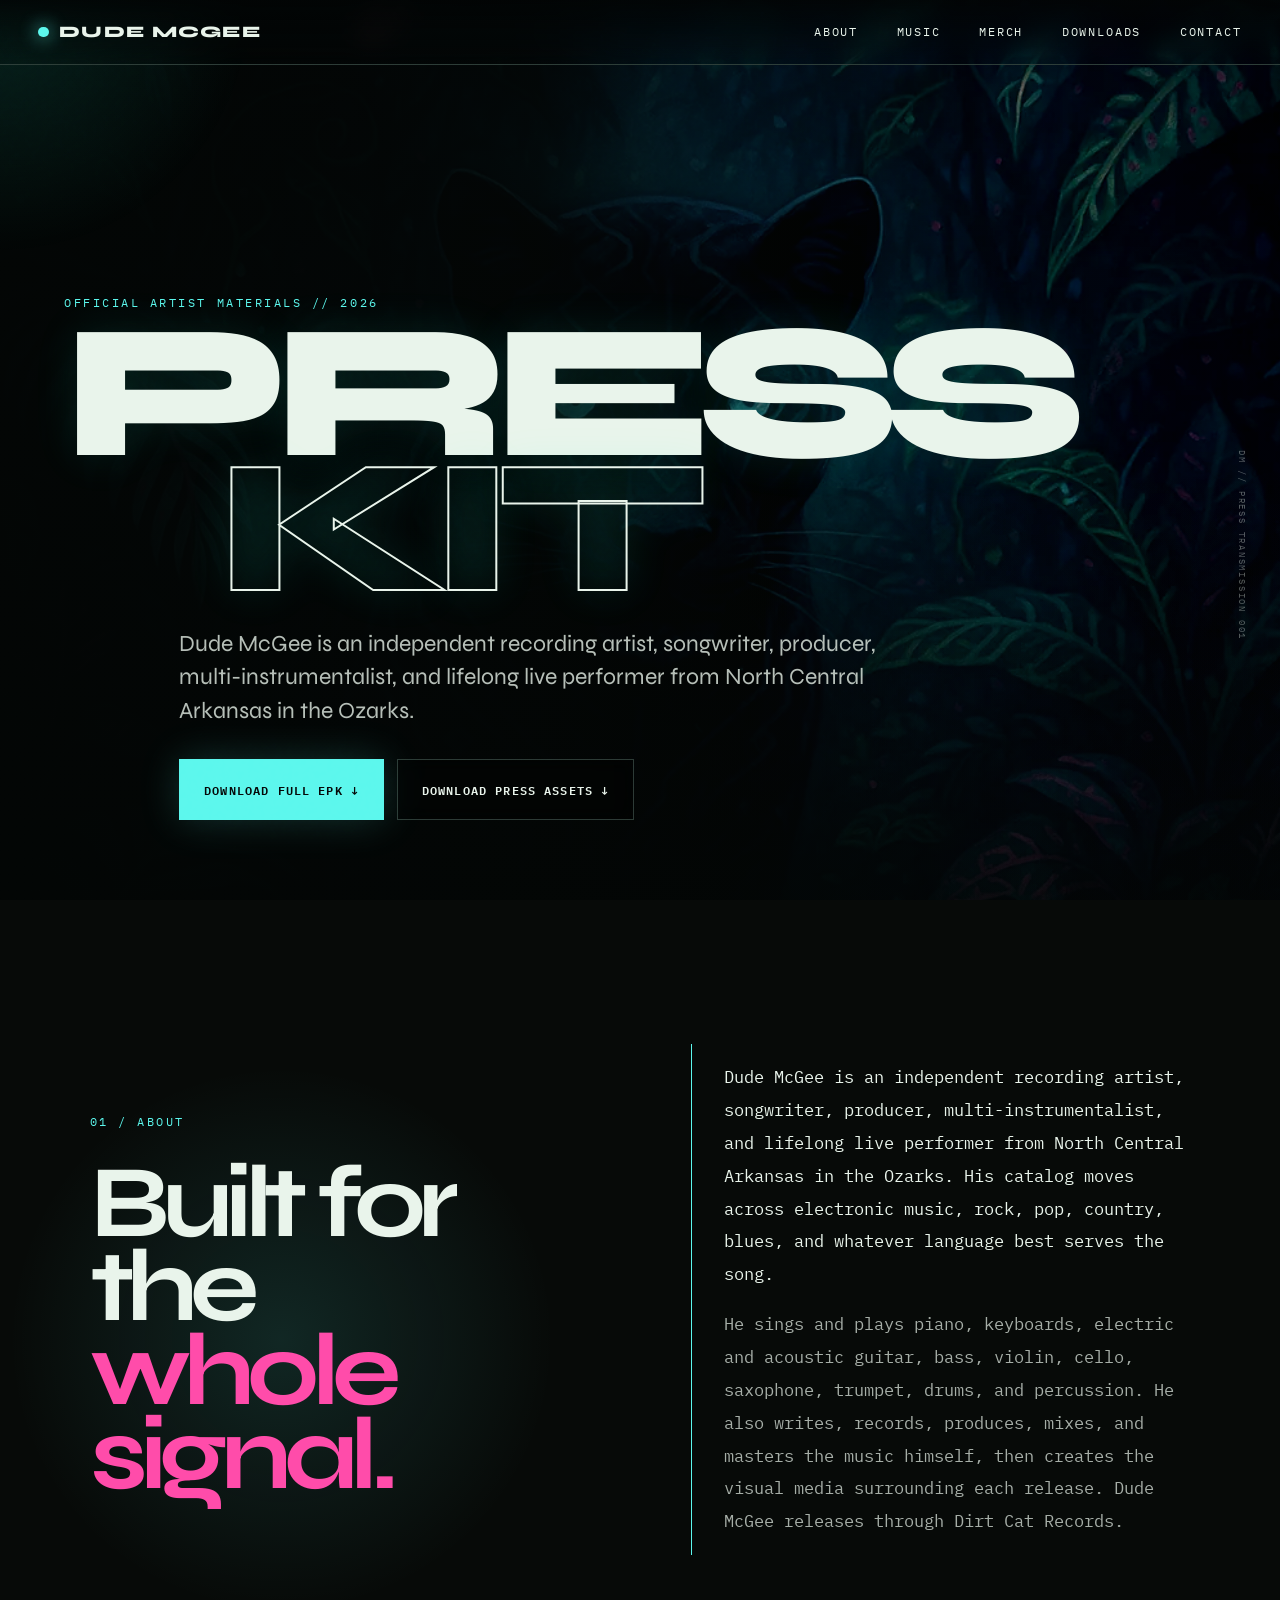
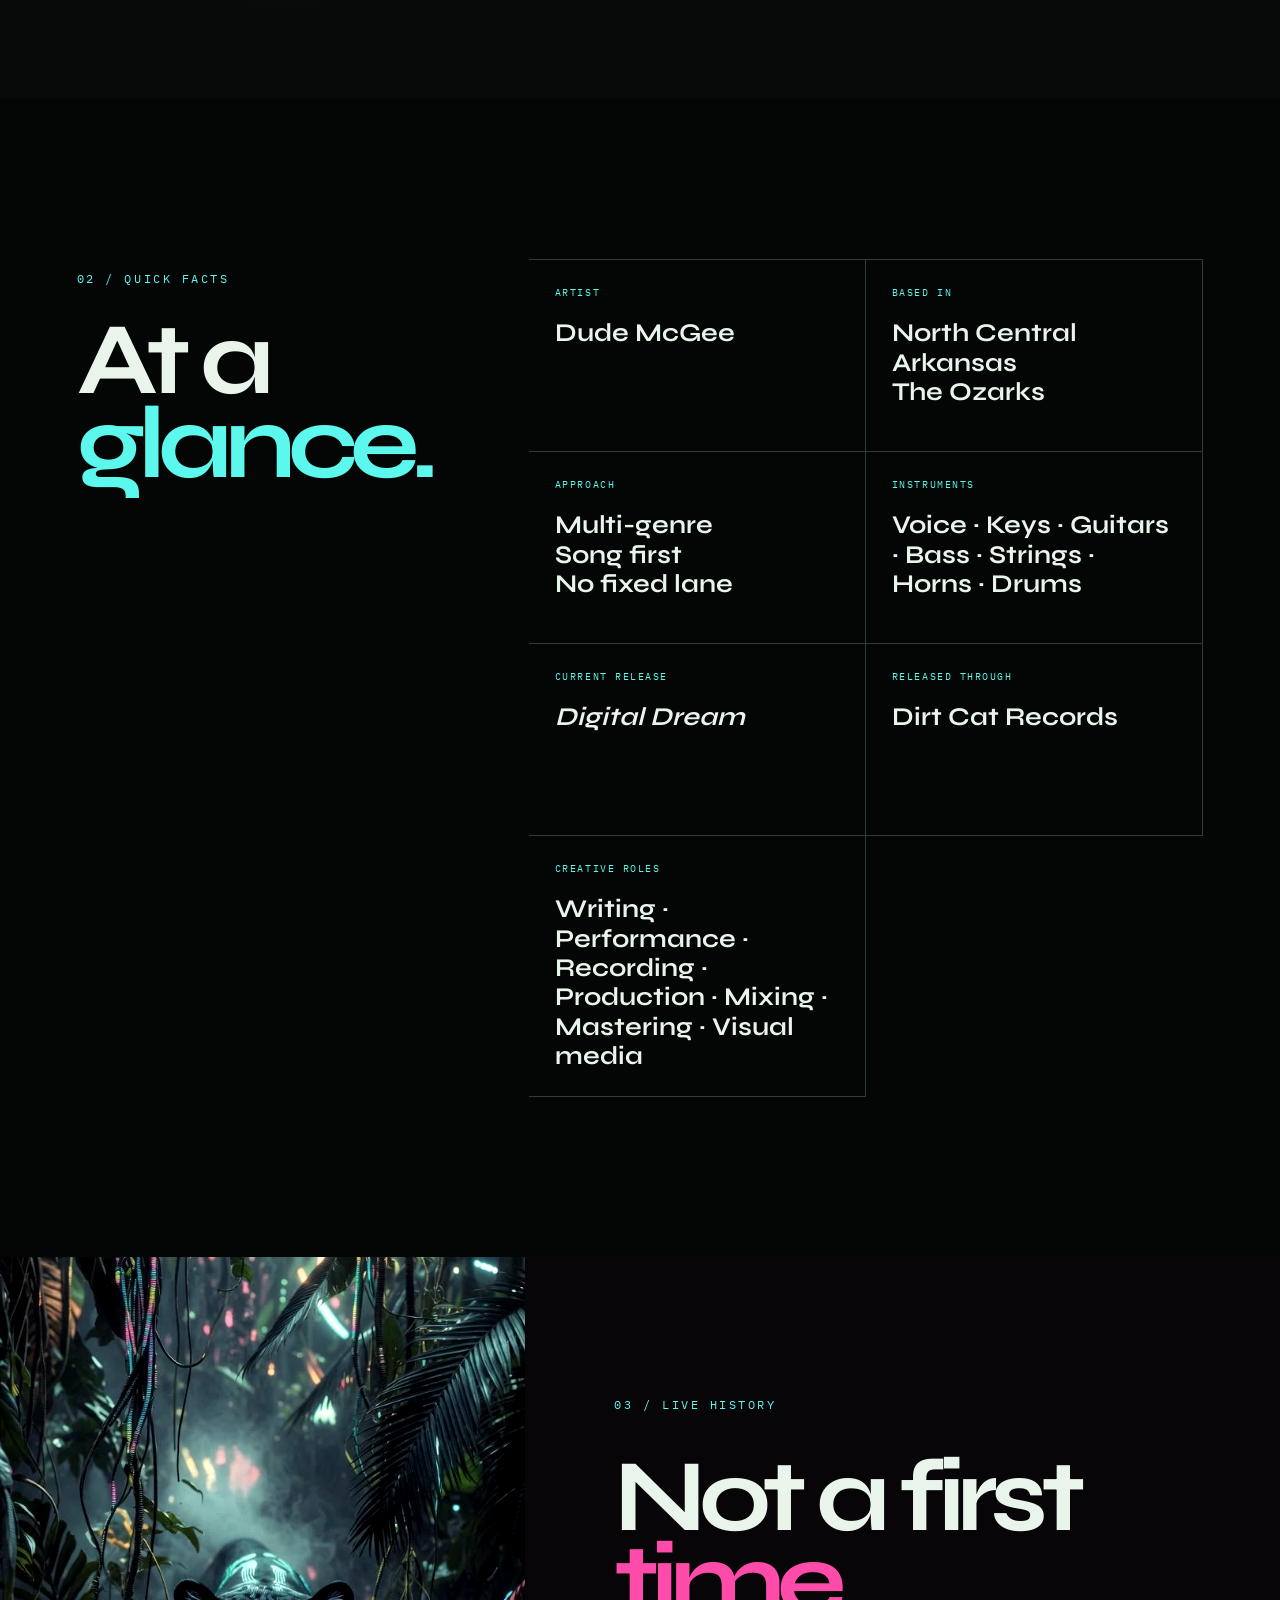
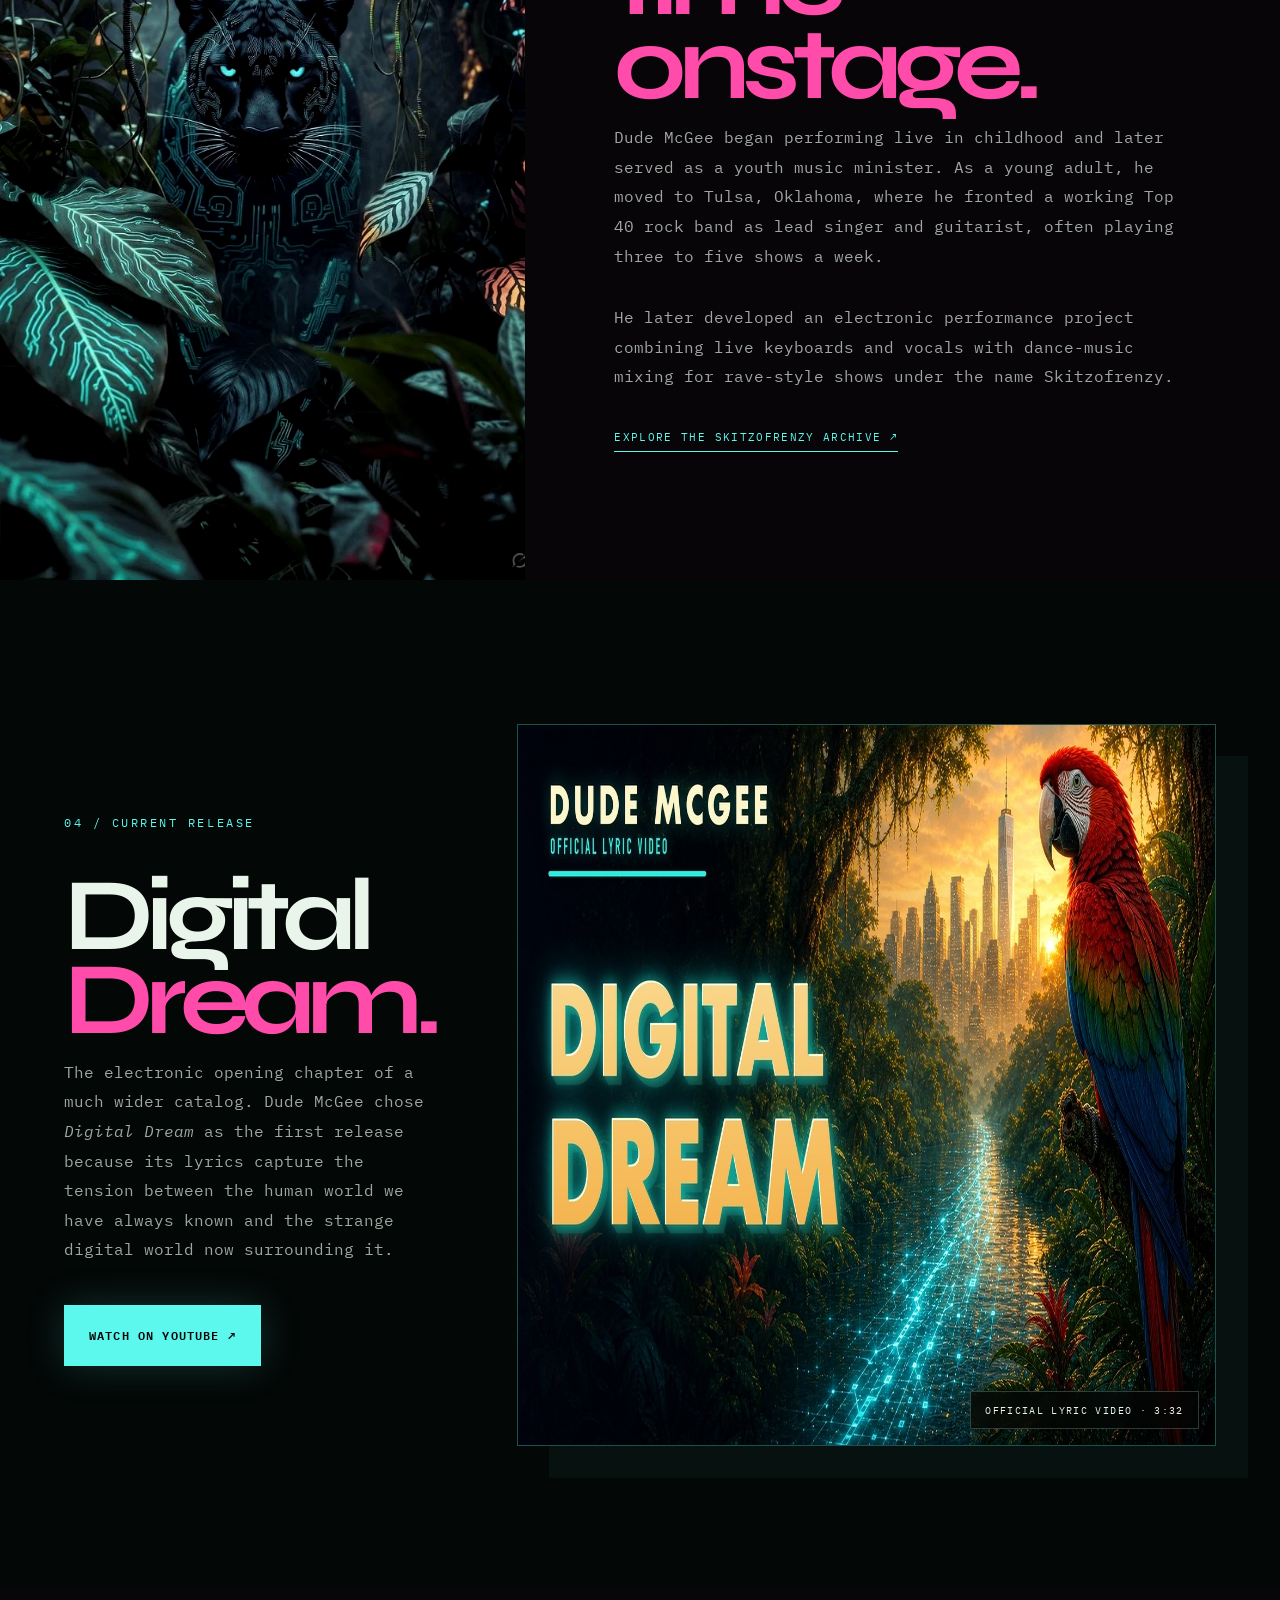
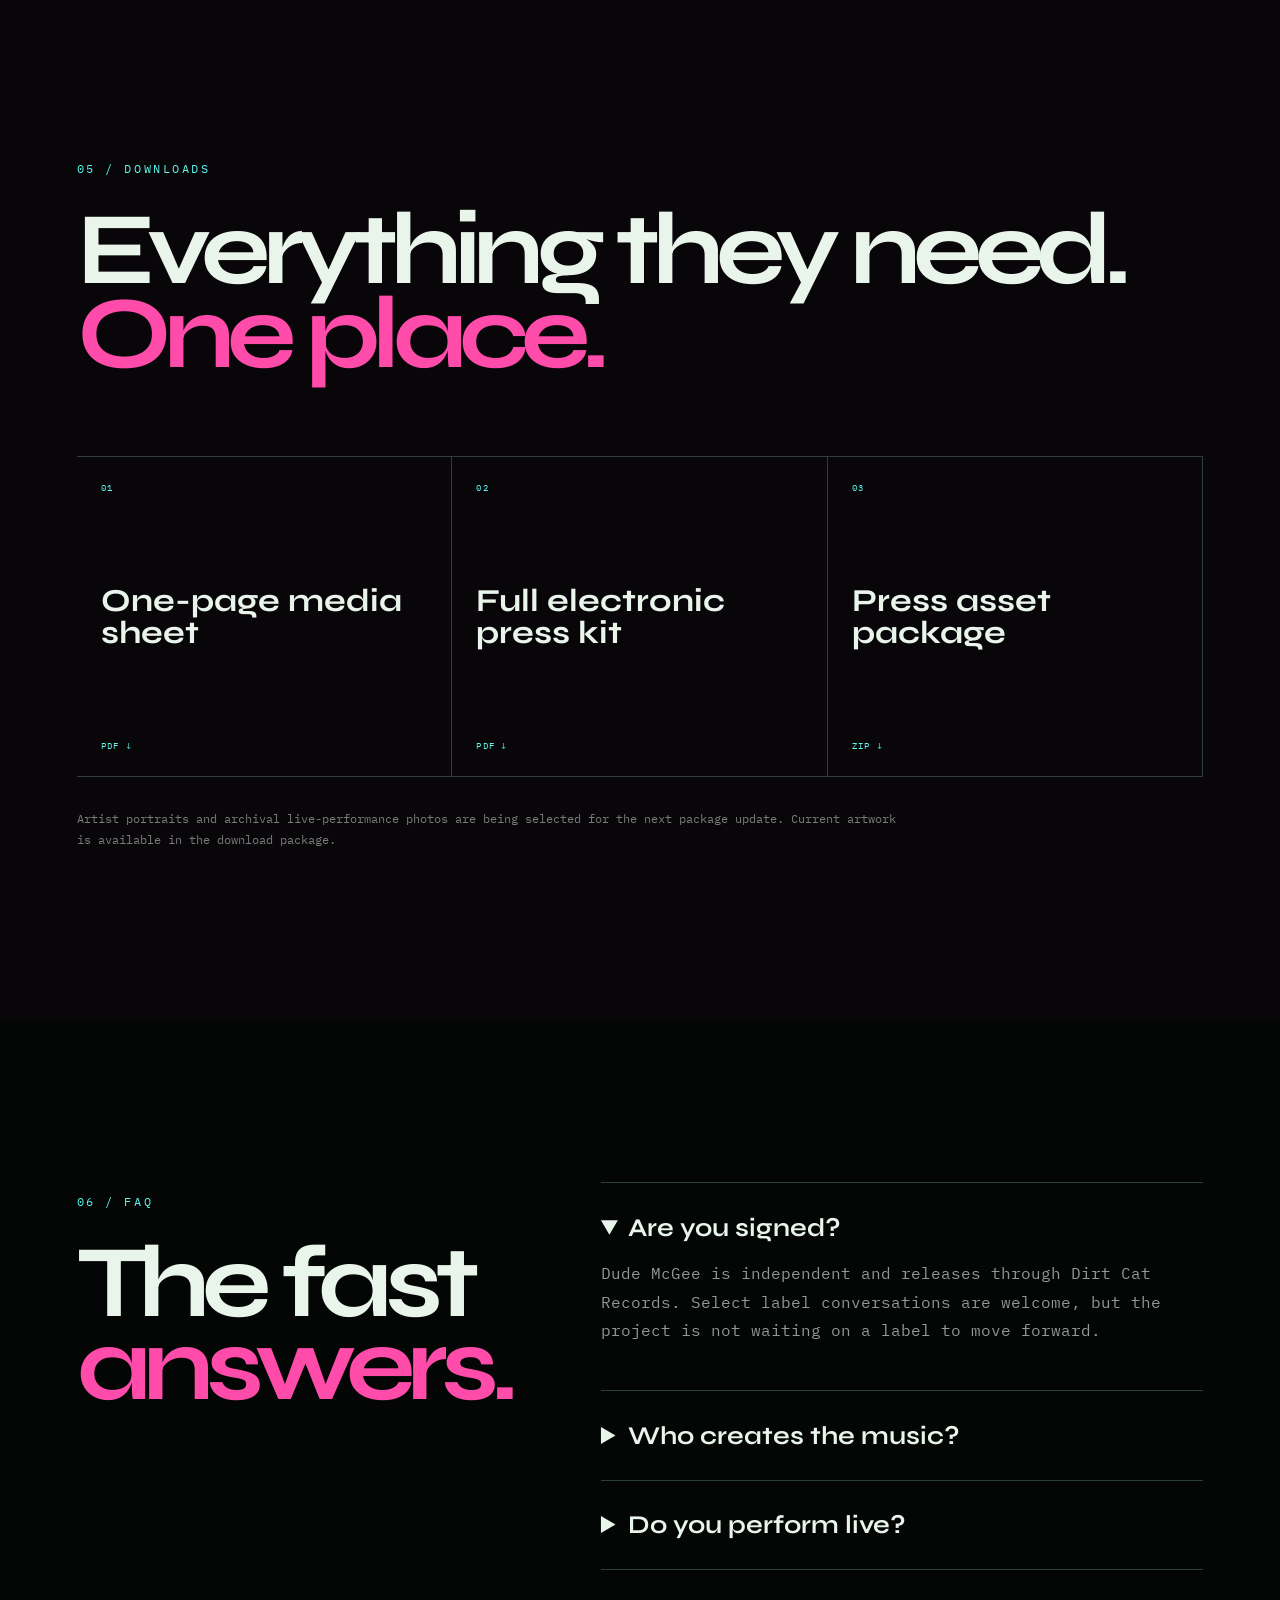
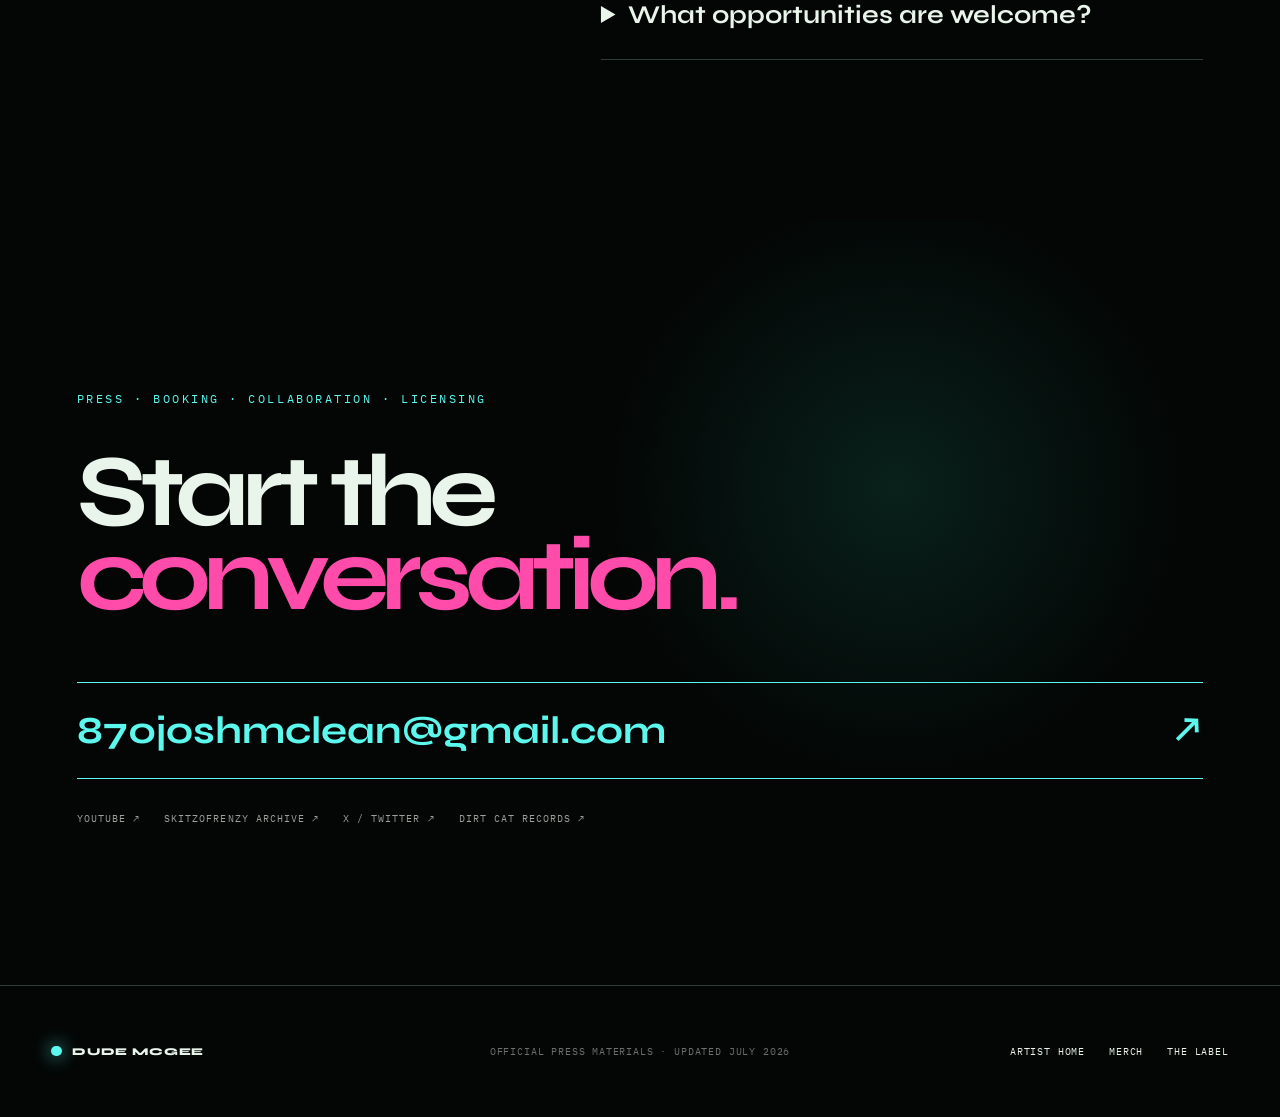
==== commit 69ab0caa: "Add Shopify-powered Dude McGee merch storefront" ====
--- a/press/index.html
+++ b/press/index.html
@@ -68,6 +68,7 @@
     <nav aria-label="Primary navigation">
       <a href="#about">About</a>
       <a href="#music">Music</a>
+      <a href="../merch.html">Merch</a>
       <a href="#downloads">Downloads</a>
       <a href="#contact">Contact</a>
     </nav>
@@ -177,7 +178,7 @@
   <footer>
     <a class="wordmark" href="../index.html"><span class="wordmark-dot"></span>Dude McGee</a>
     <p>Official press materials · Updated July 2026</p>
-    <div><a href="../index.html">Artist Home</a><a href="../label.html">The Label</a></div>
+    <div><a href="../index.html">Artist Home</a><a href="../merch.html">Merch</a><a href="../label.html">The Label</a></div>
   </footer>
   <script src="../script.js"></script>
 </body>
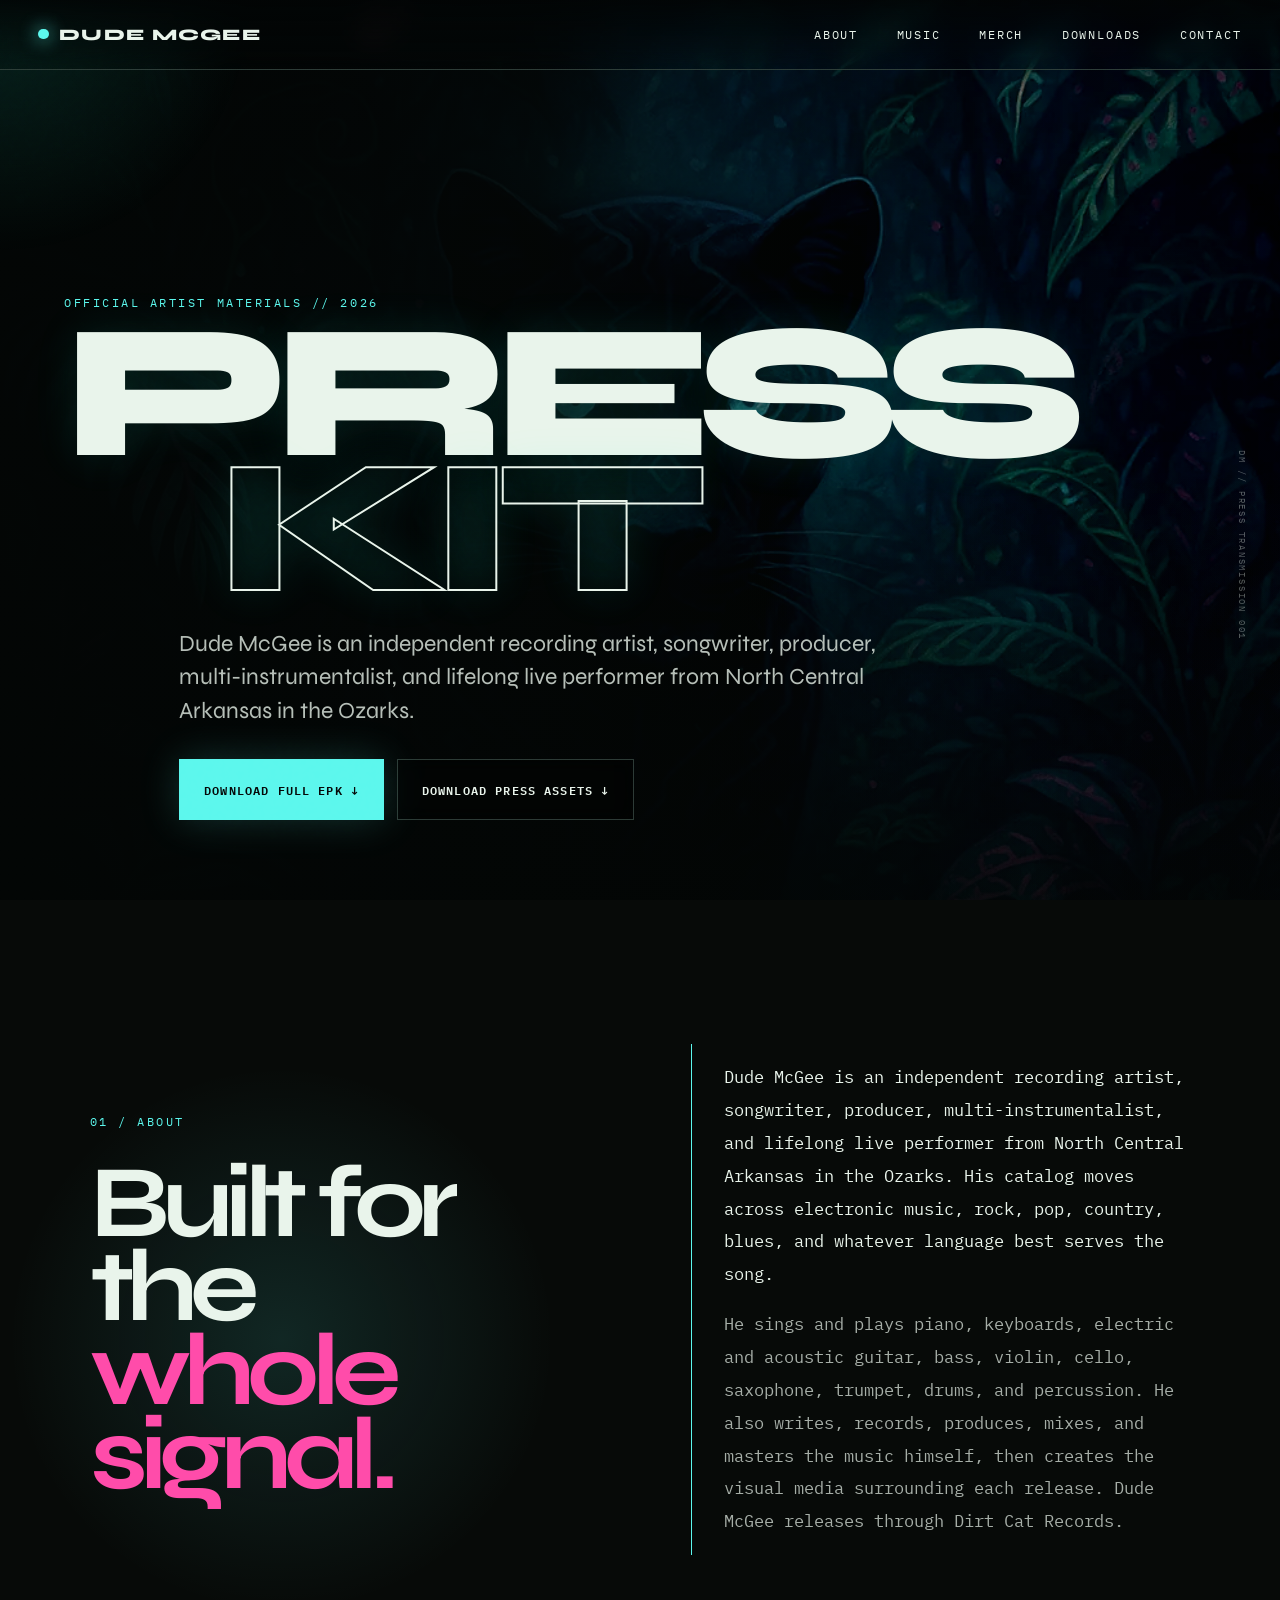
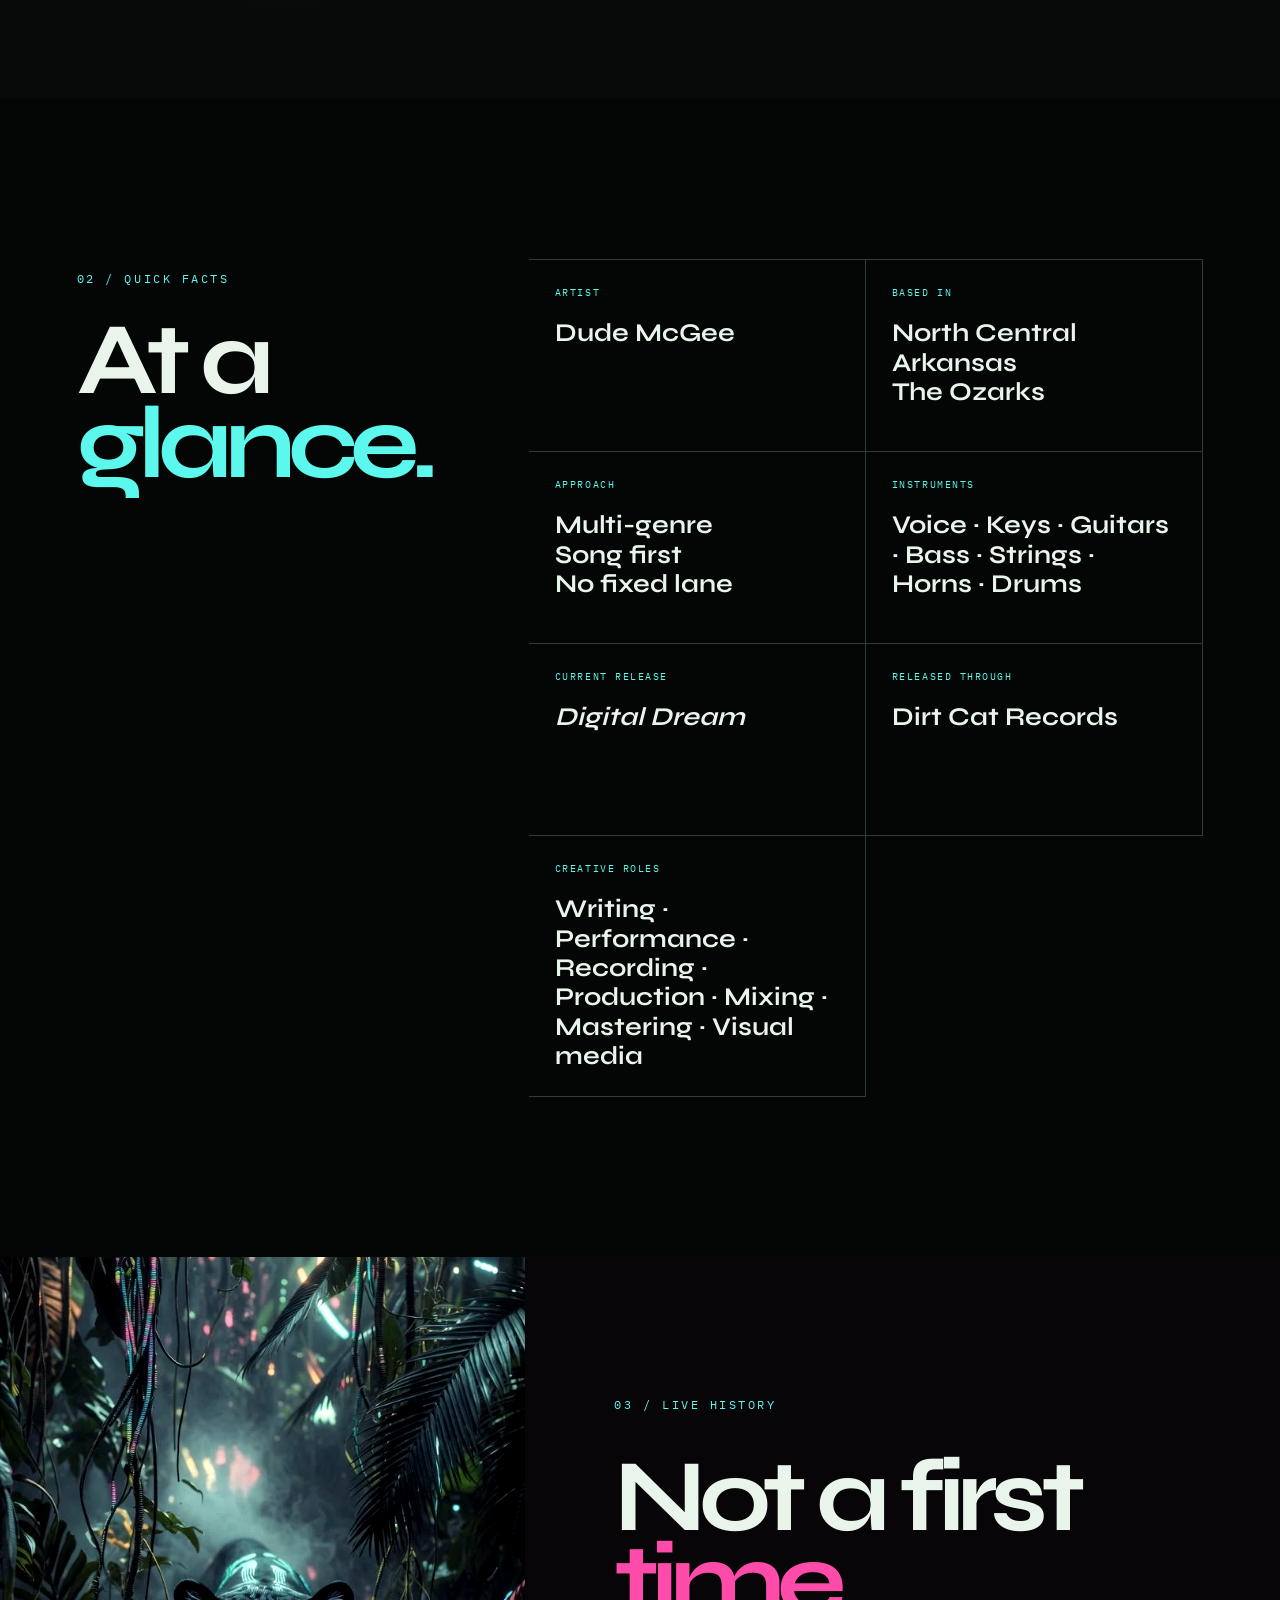
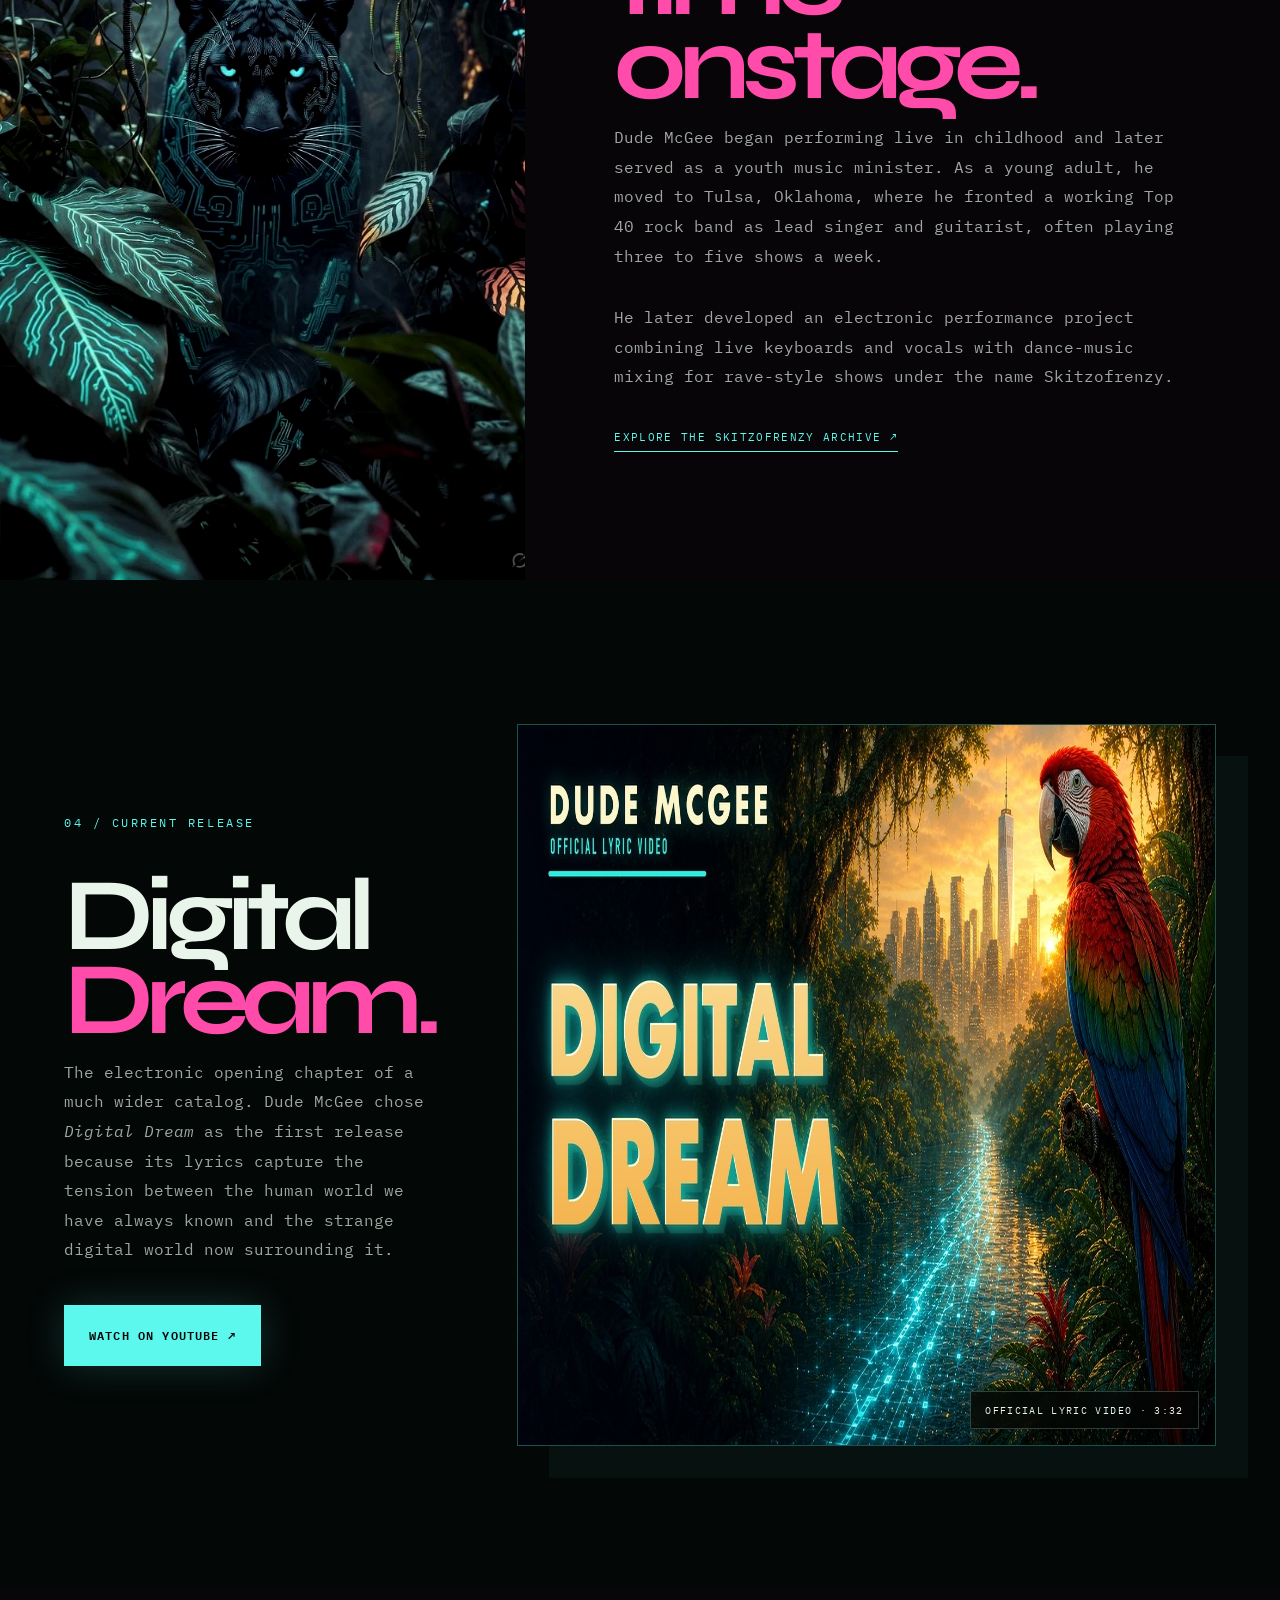
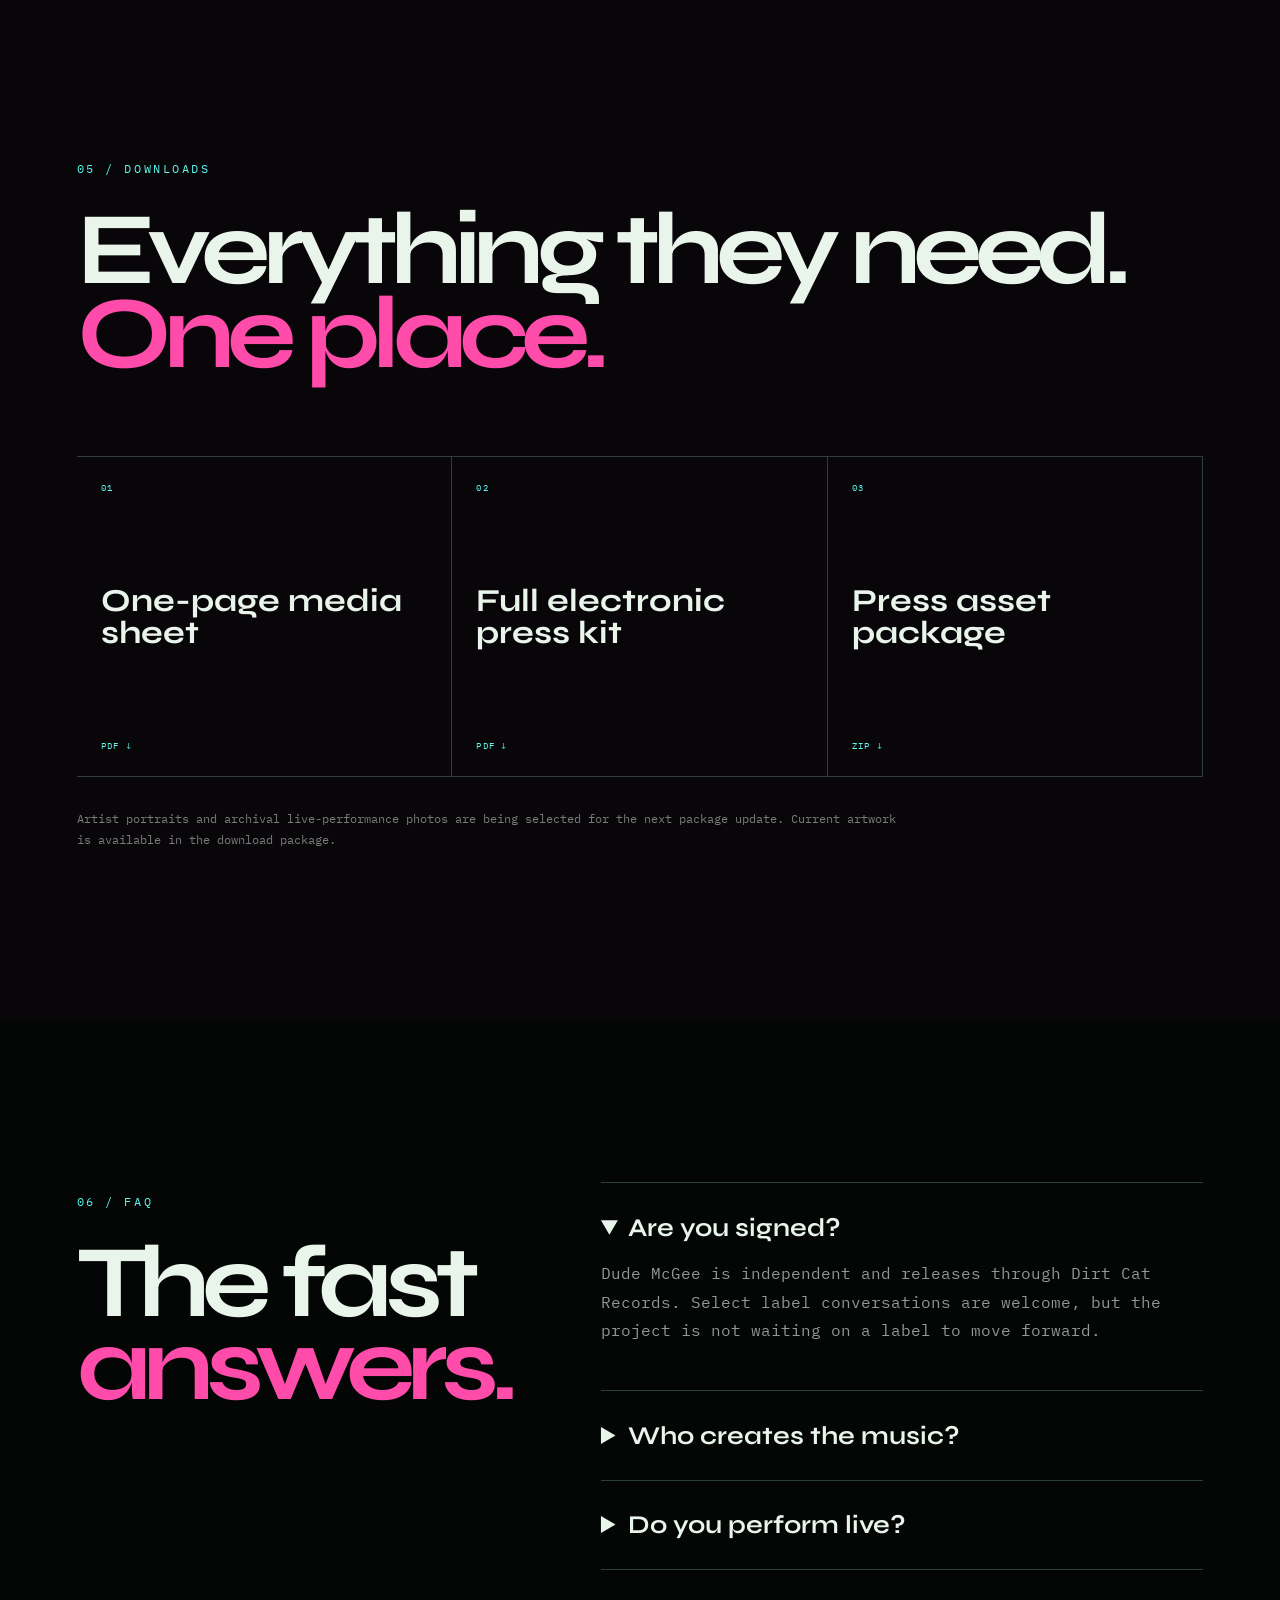
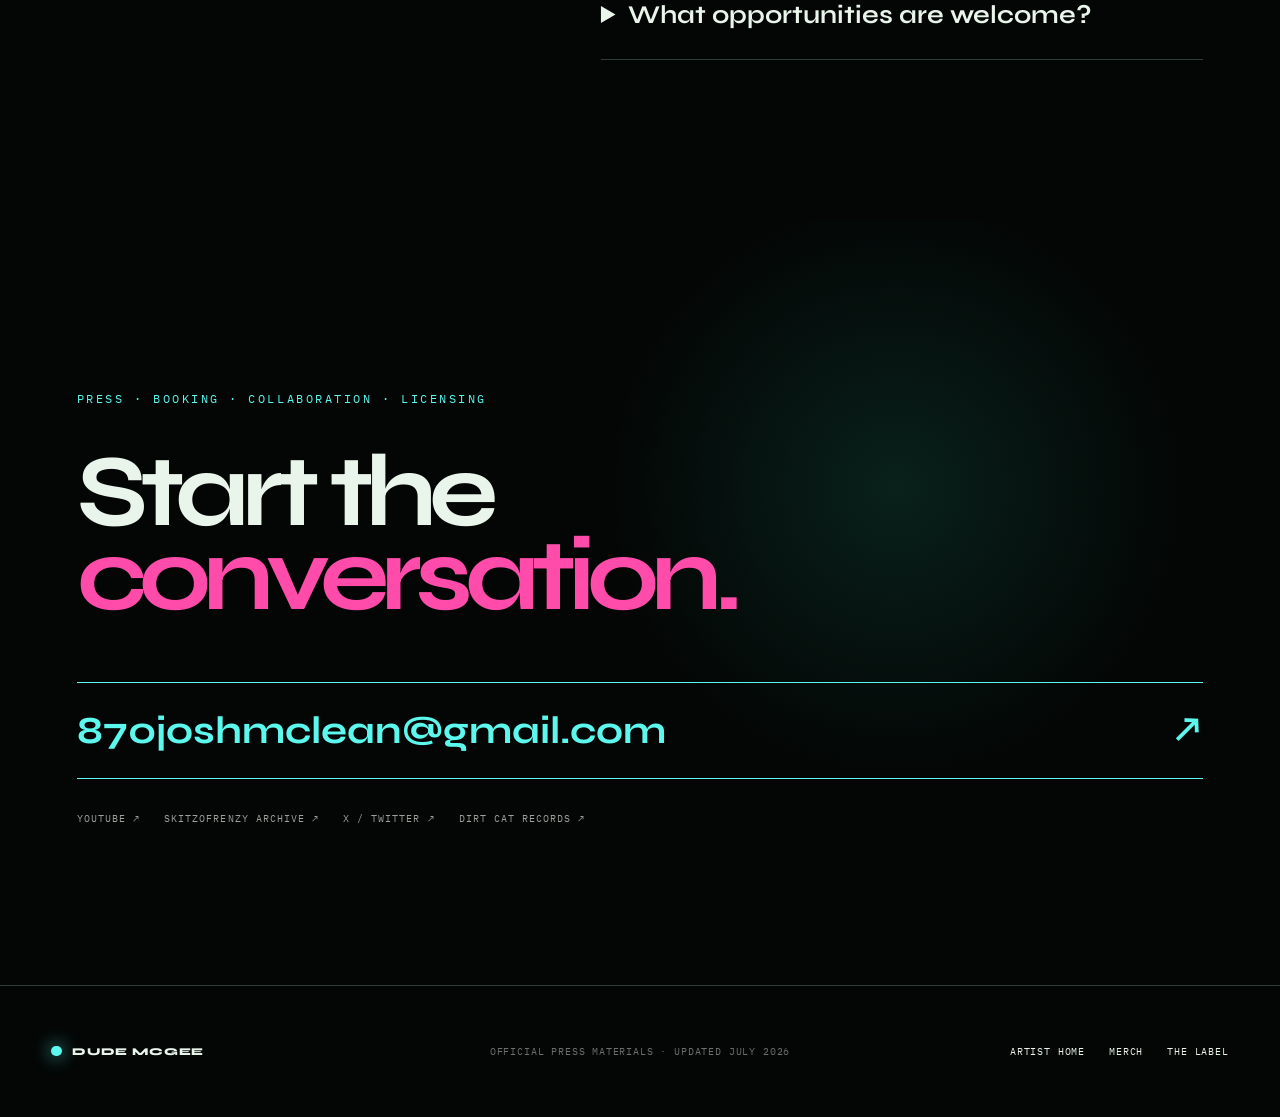
==== commit 44a20c2d: "Add mobile navigation menu" ====
--- a/press/index.html
+++ b/press/index.html
@@ -33,7 +33,7 @@
   <link rel="preconnect" href="https://fonts.googleapis.com">
   <link rel="preconnect" href="https://fonts.gstatic.com" crossorigin>
   <link href="https://fonts.googleapis.com/css2?family=IBM+Plex+Mono:wght@400;500;600&amp;family=Syne:wght@500;600;700;800&amp;display=swap" rel="stylesheet">
-  <link rel="stylesheet" href="../styles.css?v=20260721-2">
+  <link rel="stylesheet" href="../styles.css?v=20260723-1">
   <link rel="stylesheet" href="press.css?v=20260721-1">
   <script>document.documentElement.className = 'js';</script>
   <script type="application/ld+json">
@@ -65,13 +65,32 @@
 
   <header class="site-header">
     <a class="wordmark" href="../index.html" aria-label="Dude McGee home"><span class="wordmark-dot"></span>Dude McGee</a>
-    <nav aria-label="Primary navigation">
+    <nav class="desktop-nav" aria-label="Primary navigation">
       <a href="#about">About</a>
       <a href="#music">Music</a>
       <a href="../merch.html">Merch</a>
       <a href="#downloads">Downloads</a>
       <a href="#contact">Contact</a>
     </nav>
+    <div class="header-actions">
+      <button class="menu-toggle" type="button" aria-expanded="false" aria-controls="mobile-menu" aria-label="Open navigation">
+        <span aria-hidden="true"></span><span aria-hidden="true"></span><span aria-hidden="true"></span>
+      </button>
+    </div>
+    <div class="mobile-menu" id="mobile-menu" hidden>
+      <div class="mobile-menu-inner">
+        <p class="mobile-menu-kicker">Navigate the signal</p>
+        <nav class="mobile-menu-nav" aria-label="Mobile navigation">
+          <a class="mobile-menu-primary" href="../merch.html"><span>01</span>Shop merch</a>
+          <a href="../index.html#watch"><span>02</span>Watch / Music</a>
+          <a href="../index.html#world"><span>03</span>The world</a>
+          <a href="https://www.youtube.com/channel/UChkXhEVitGopkXbgdpUxeBA" target="_blank" rel="noreferrer"><span>04</span>YouTube ↗</a>
+          <a href="./" aria-current="page"><span>05</span>Press kit</a>
+          <a href="../label.html"><span>06</span>The label</a>
+        </nav>
+        <a class="mobile-menu-label-site" href="https://www.dirtcatrecords.com/" target="_blank" rel="noreferrer">DirtCatRecords.com ↗</a>
+      </div>
+    </div>
   </header>
 
   <main id="content">
@@ -180,6 +199,6 @@
     <p>Official press materials · Updated July 2026</p>
     <div><a href="../index.html">Artist Home</a><a href="../merch.html">Merch</a><a href="../label.html">The Label</a></div>
   </footer>
-  <script src="../script.js"></script>
+  <script src="../script.js?v=20260723-1"></script>
 </body>
 </html>
--- a/styles.css
+++ b/styles.css
@@ -23,12 +23,22 @@
 .noise { position: fixed; inset: 0; z-index: 50; pointer-events: none; opacity: .08; background-image: url("data:image/svg+xml,%3Csvg viewBox='0 0 180 180' xmlns='http://www.w3.org/2000/svg'%3E%3Cfilter id='n'%3E%3CfeTurbulence type='fractalNoise' baseFrequency='.9' numOctaves='4' stitchTiles='stitch'/%3E%3C/filter%3E%3Crect width='100%25' height='100%25' filter='url(%23n)' opacity='.55'/%3E%3C/svg%3E"); mix-blend-mode: soft-light; }
 .cursor-glow { position: fixed; width: 34rem; height: 34rem; border-radius: 50%; background: radial-gradient(circle, rgba(40,255,222,.12), transparent 66%); transform: translate(-50%,-50%); z-index: 4; pointer-events: none; }
 
-.site-header { position: fixed; z-index: 40; left: 0; right: 0; top: 0; display: flex; justify-content: space-between; align-items: center; padding: 1.4rem 3vw; border-bottom: 1px solid var(--line); background: linear-gradient(180deg, rgba(2,5,5,.9), rgba(2,5,5,.15)); backdrop-filter: blur(10px); text-transform: uppercase; }
+.site-header { --header-height: 4.35rem; position: fixed; z-index: 40; left: 0; right: 0; top: 0; display: flex; justify-content: space-between; align-items: center; min-height: var(--header-height); padding: 1.4rem 3vw; border-bottom: 1px solid var(--line); background: linear-gradient(180deg, rgba(2,5,5,.9), rgba(2,5,5,.15)); backdrop-filter: blur(10px); text-transform: uppercase; }
 .wordmark { display: flex; align-items: center; gap: .65rem; font-family: var(--display); font-weight: 800; letter-spacing: .08em; }
 .wordmark-dot { width: .65rem; height: .65rem; background: var(--cyan); border-radius: 50%; box-shadow: 0 0 18px var(--cyan); }
-nav { display: flex; gap: clamp(1rem,3vw,3.5rem); font-size: .72rem; letter-spacing: .16em; }
-nav a { transition: color .2s; }
-nav a:hover { color: var(--cyan); }
+.desktop-nav { display: flex; gap: clamp(1rem,3vw,3.5rem); font-size: .72rem; letter-spacing: .16em; }
+.desktop-nav a { transition: color .2s; }
+.desktop-nav a:hover { color: var(--cyan); }
+.header-actions { display: none; align-items: center; gap: .65rem; }
+.merch-page .header-actions { display: flex; }
+.menu-toggle { display: none; width: 2.75rem; height: 2.75rem; padding: .72rem .65rem; border: 1px solid rgba(92,247,237,.72); background: rgba(2,5,5,.86); color: var(--cyan); box-shadow: 0 0 18px rgba(40,255,222,.08); cursor: pointer; }
+.menu-toggle span { display: block; width: 100%; height: 2px; background: currentColor; box-shadow: 0 0 7px rgba(40,255,222,.32); transition: transform .25s ease, opacity .2s ease; }
+.menu-toggle span + span { margin-top: .34rem; }
+.menu-toggle:hover { color: var(--cyan); border-color: var(--cyan); }
+.menu-toggle[aria-expanded="true"] span:nth-child(1) { transform: translateY(.4rem) rotate(45deg); }
+.menu-toggle[aria-expanded="true"] span:nth-child(2) { opacity: 0; }
+.menu-toggle[aria-expanded="true"] span:nth-child(3) { transform: translateY(-.4rem) rotate(-45deg); }
+.mobile-menu { display: none; }
 
 .hero { min-height: 100svh; position: relative; display: grid; align-items: end; overflow: hidden; padding: 9rem 4vw 4rem; }
 .hero-video, .hero-wash, .hero-grid { position: absolute; inset: 0; height: 100%; object-fit: cover; }
@@ -179,8 +189,24 @@
 .js .reveal.is-visible { opacity: 1; transform: none; }
 
 @media (max-width: 900px) {
-  .site-header { padding: 1.1rem clamp(1.25rem, 6vw, 1.75rem); }
-  nav a:not(:last-child) { display: none; }
+  .site-header { --header-height: 4.4rem; padding: .8rem clamp(1.25rem, 6vw, 1.75rem); }
+  .desktop-nav { display: none; }
+  .header-actions { display: flex; }
+  .menu-toggle { display: block; }
+  body.menu-open { overflow: hidden; }
+  .mobile-menu { position: absolute; z-index: 1; top: 100%; right: 0; left: 0; height: calc(100svh - var(--header-height)); display: block; overflow-y: auto; background: linear-gradient(145deg, rgba(2,5,5,.985), rgba(4,14,12,.97)); opacity: 0; visibility: hidden; transform: translateY(-1rem); transition: opacity .25s ease, visibility .25s ease, transform .25s ease; }
+  .mobile-menu[hidden] { display: none; }
+  .mobile-menu.is-open { opacity: 1; visibility: visible; transform: none; }
+  .mobile-menu::before { content: ""; position: absolute; inset: 0; pointer-events: none; opacity: .18; background: repeating-linear-gradient(0deg, transparent 0 7px, rgba(92,247,237,.08) 8px), radial-gradient(circle at 82% 12%, rgba(40,255,222,.2), transparent 34%); }
+  .mobile-menu-inner { position: relative; min-height: 100%; display: flex; flex-direction: column; padding: clamp(2rem, 6vh, 4rem) clamp(1.25rem, 7vw, 2.5rem) 2rem; }
+  .mobile-menu-kicker { margin: 0 0 1.4rem; color: var(--cyan); font-size: .58rem; letter-spacing: .24em; }
+  .mobile-menu-nav { display: grid; gap: 0; }
+  .mobile-menu-nav a { display: grid; grid-template-columns: 2.2rem minmax(0, 1fr) auto; align-items: baseline; padding: .72rem 0; border-bottom: 1px solid var(--line); font-family: var(--display); font-size: clamp(1.65rem, 8vw, 3.4rem); font-weight: 700; letter-spacing: -.035em; line-height: 1; text-transform: uppercase; transition: color .2s, padding-left .2s, border-color .2s; }
+  .mobile-menu-nav a span { color: rgba(233,244,235,.35); font-family: var(--mono); font-size: .52rem; font-weight: 500; letter-spacing: .12em; }
+  .mobile-menu-nav a:hover, .mobile-menu-nav a:focus-visible { color: var(--cyan); padding-left: .35rem; border-color: var(--cyan); }
+  .mobile-menu-nav .mobile-menu-primary { margin-bottom: .55rem; padding: .85rem .8rem; border: 1px solid var(--cyan); background: linear-gradient(90deg, rgba(40,255,222,.14), rgba(255,79,216,.04)); color: var(--cyan); box-shadow: inset 3px 0 0 var(--cyan), 0 0 28px rgba(40,255,222,.08); }
+  .mobile-menu-nav a[aria-current="page"]::after { content: "Current"; justify-self: end; align-self: center; color: var(--acid); font-family: var(--mono); font-size: .45rem; font-weight: 500; letter-spacing: .12em; }
+  .mobile-menu-label-site { margin-top: auto; padding-top: 2rem; color: var(--acid); font-size: .65rem; letter-spacing: .16em; }
   .hero { padding-inline: clamp(1.25rem, 6vw, 1.75rem); grid-template-columns: minmax(0, 1fr); }
   .hero-copy { width: 100%; max-width: 100%; min-width: 0; }
   h1 { max-width: 100%; font-size: clamp(2.6rem,13.5vw,5.5rem); line-height: .78; }
@@ -206,7 +232,6 @@
   footer p { order: 3; }
   footer > div { justify-content: center; flex-wrap: wrap; }
   footer .wordmark { justify-content: center; }
-  .label-page .site-header nav a:first-child { display: none; }
   .label-hero { padding: 8rem clamp(1.25rem, 6vw, 1.75rem) 3rem; }
   .label-hero-copy { width: 100%; max-width: 100%; min-width: 0; }
   .label-title { max-width: 100%; font-size: clamp(3rem, 14vw, 6rem); line-height: .78; letter-spacing: -.075em; }
--- a/press/press.css
+++ b/press/press.css
@@ -48,7 +48,6 @@
 .contact-email { display: flex; justify-content: space-between; gap: 2rem; margin-top: 4rem; padding: 1.5rem 0; border-block: 1px solid var(--cyan); color: var(--cyan); font-family: var(--display); font-size: clamp(1.15rem,3vw,3rem); font-weight: 700; }
 .contact-links { display: flex; flex-wrap: wrap; gap: 1.5rem; margin-top: 2rem; color: rgba(233,244,235,.65); font-size: .65rem; letter-spacing: .1em; text-transform: uppercase; }
 @media (max-width:900px) {
-  .press-page .site-header nav a:not(:last-child) { display:none; }
   .press-hero { padding-inline:clamp(1.25rem,6vw,1.75rem); }
   .press-hero-copy { width:100%; }
   .press-deck,.press-actions { margin-left:0; }
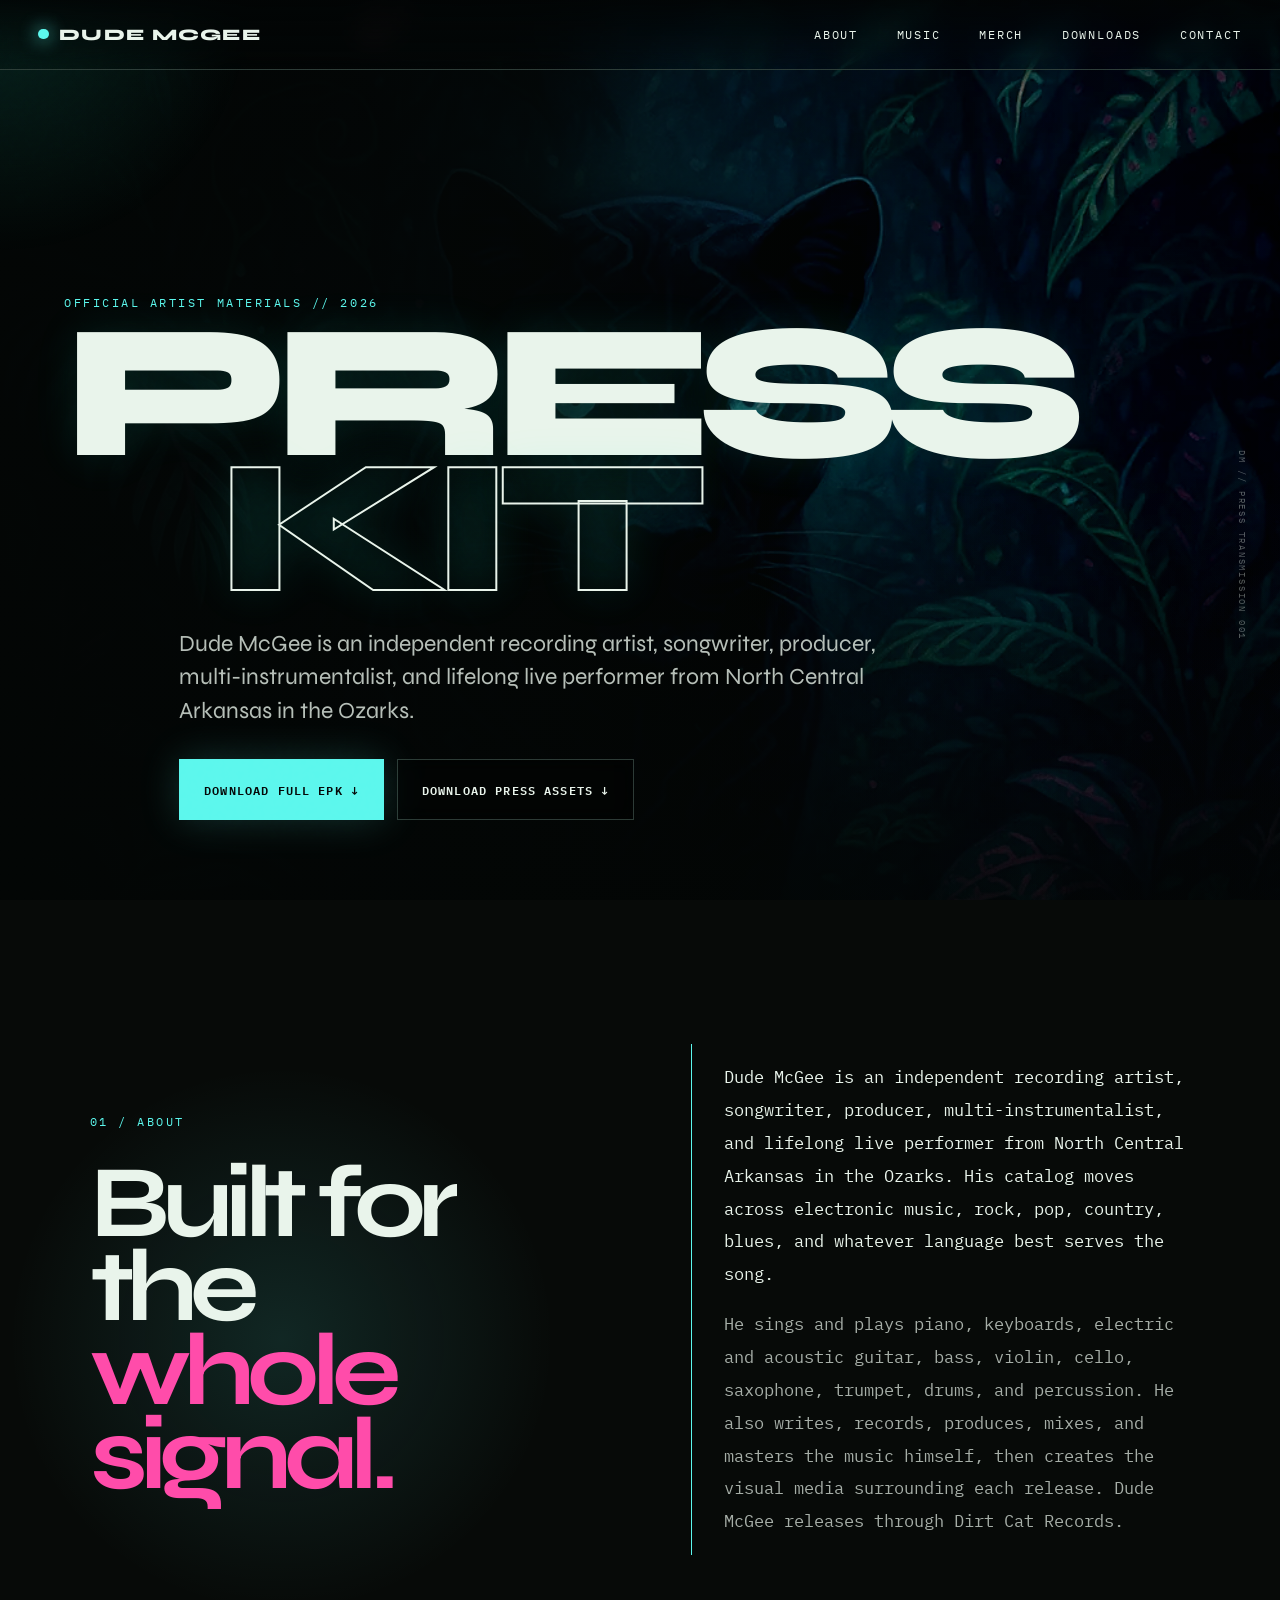
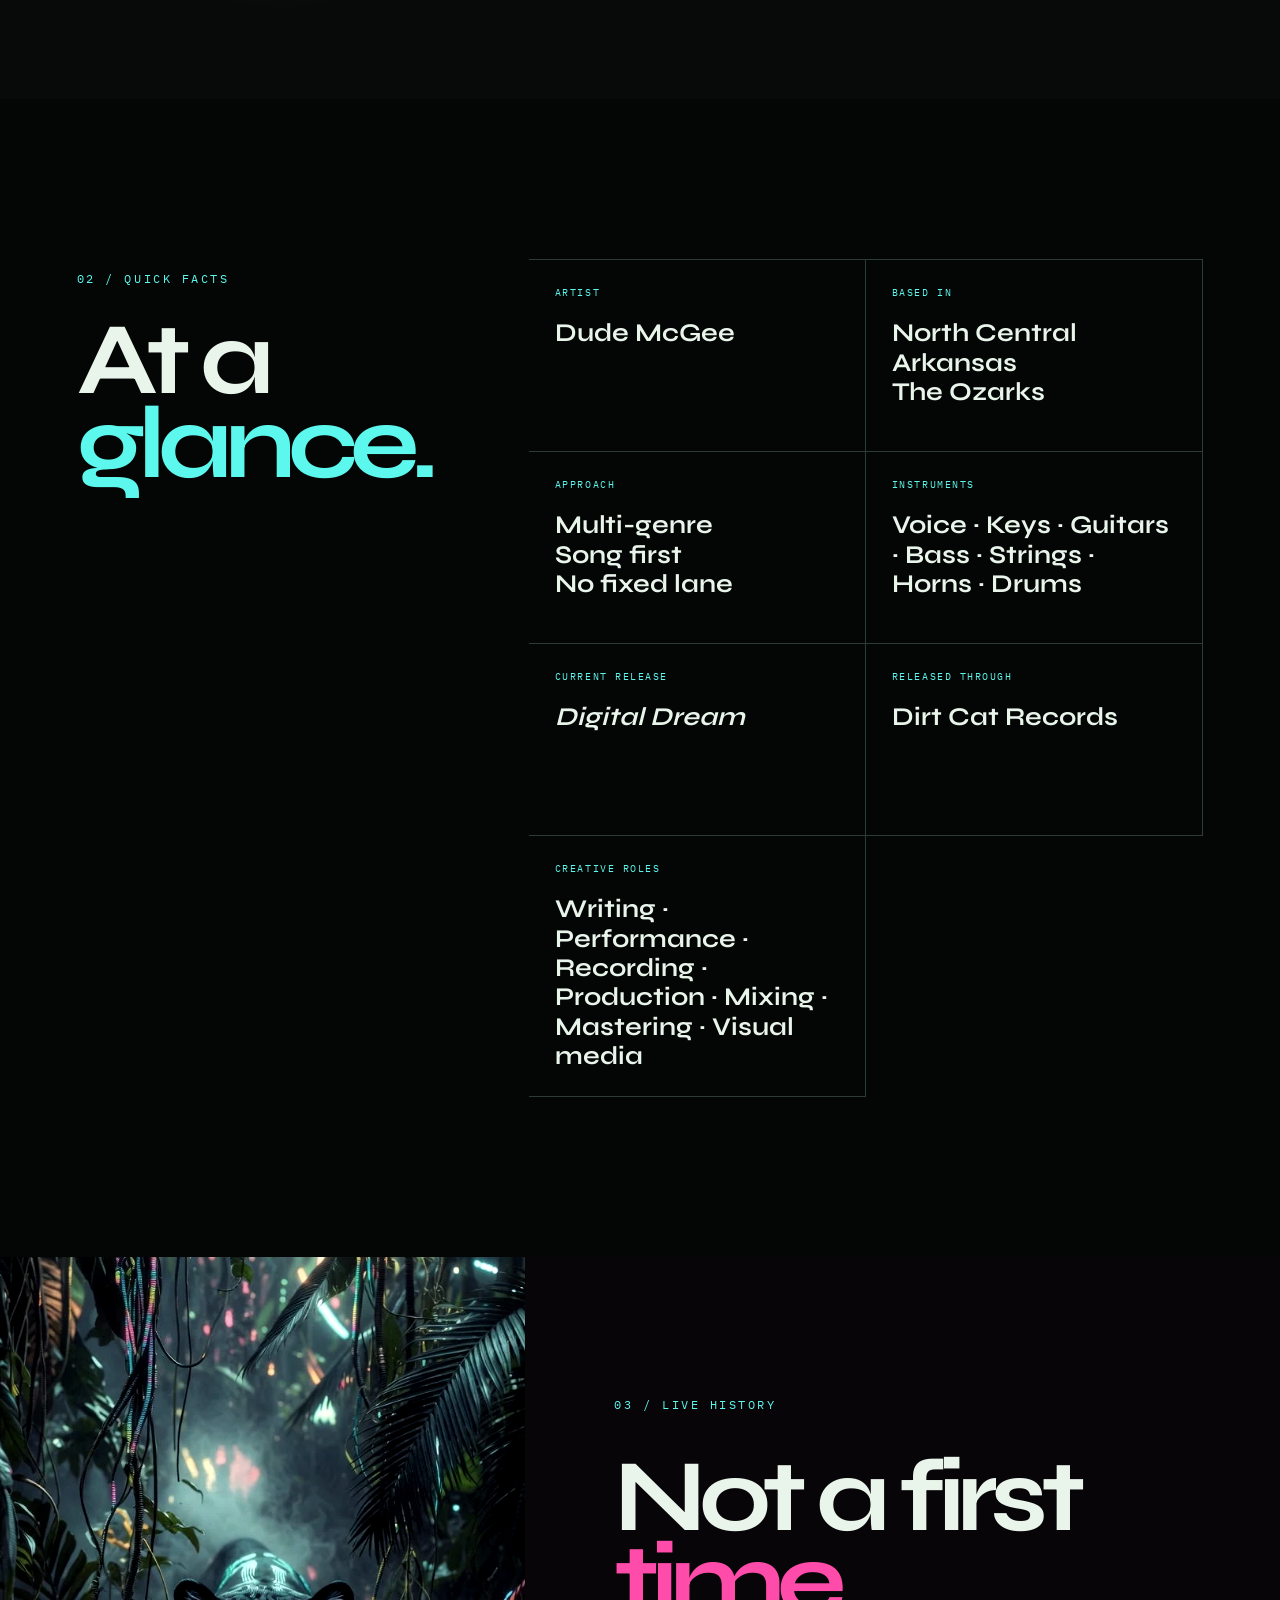
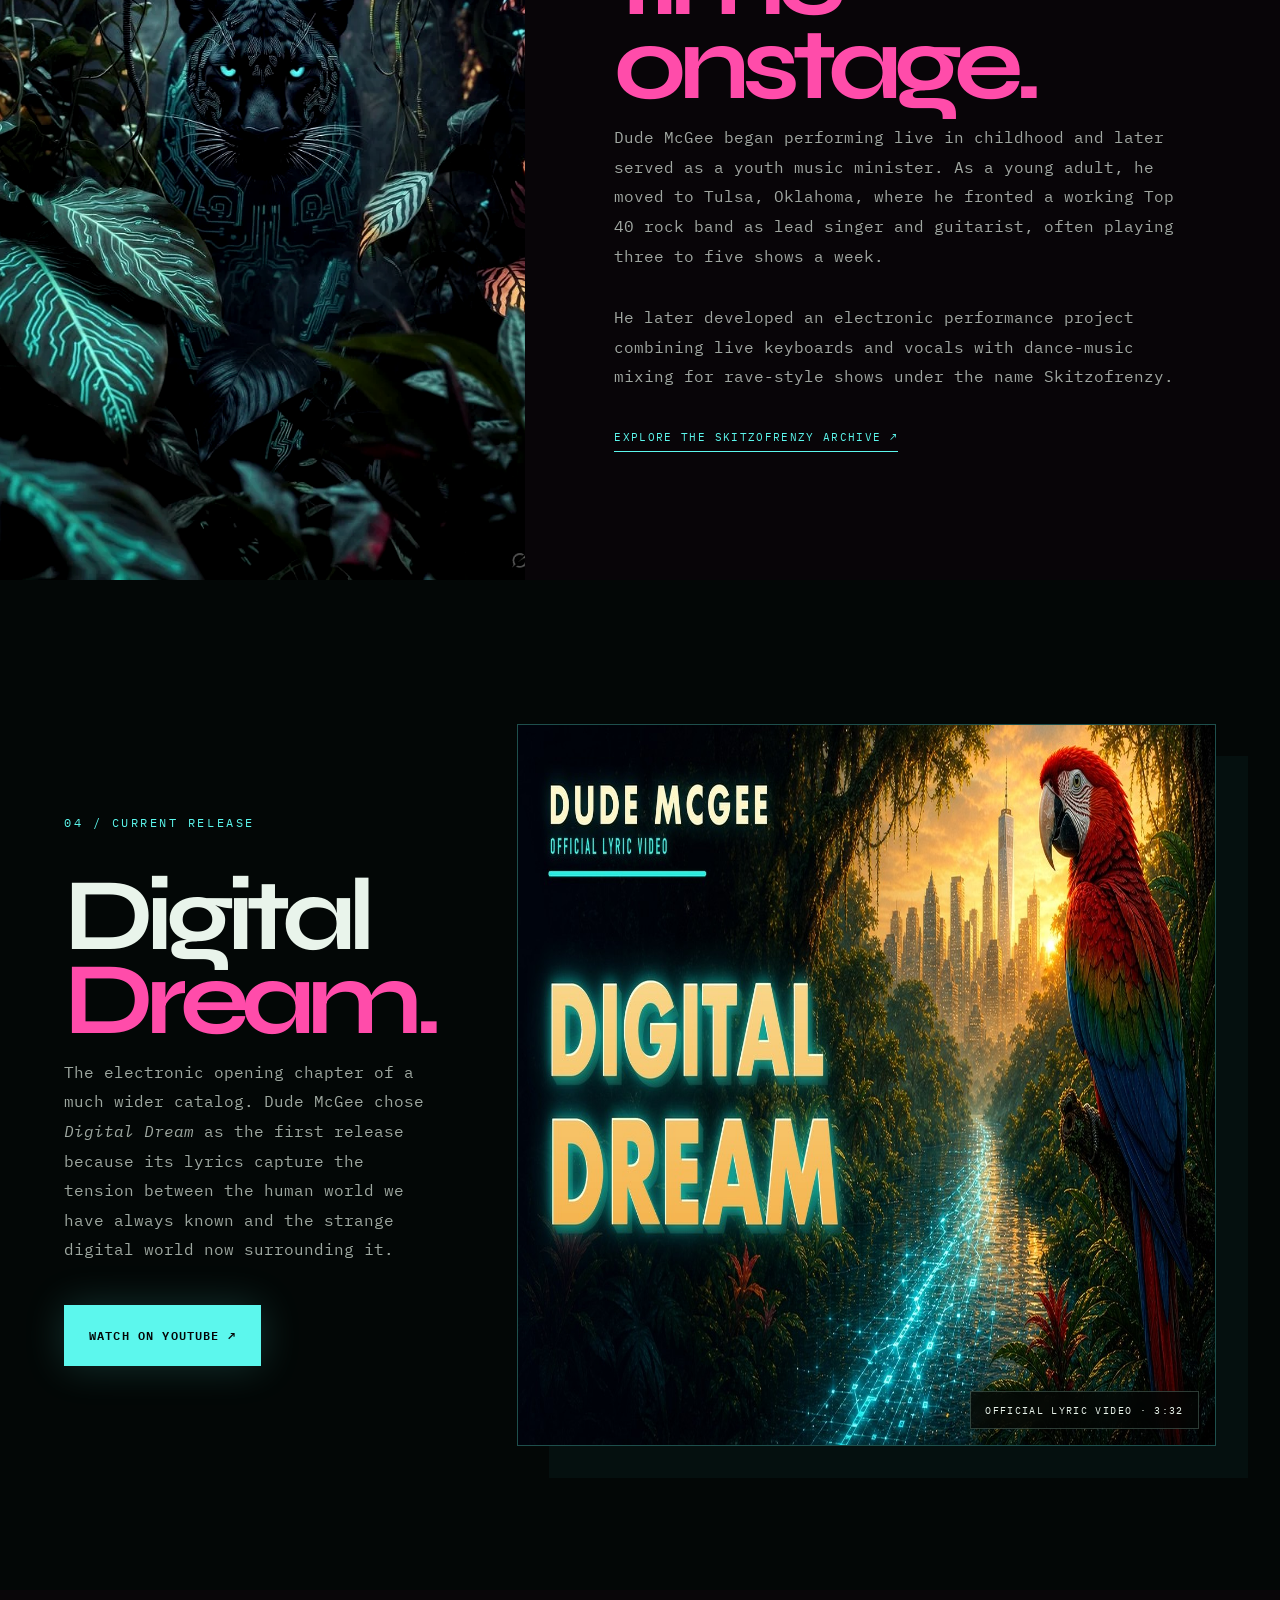
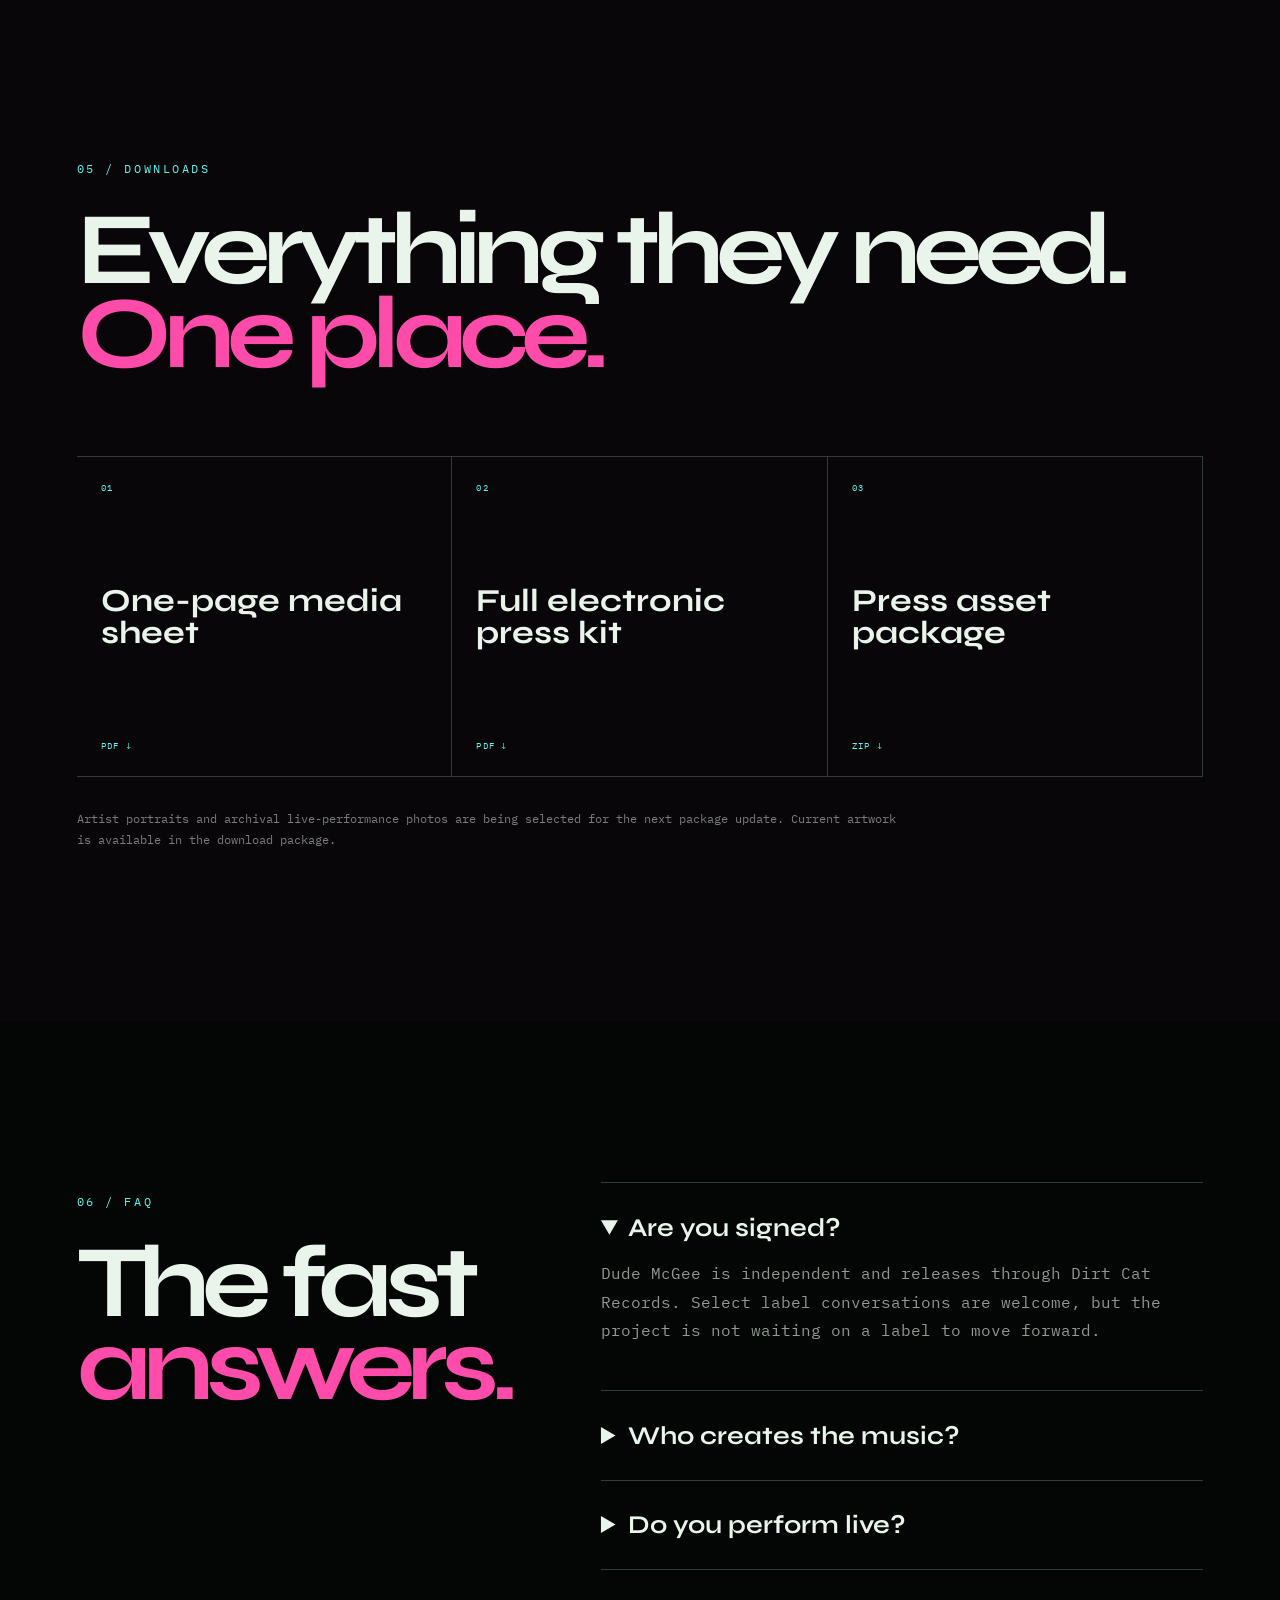
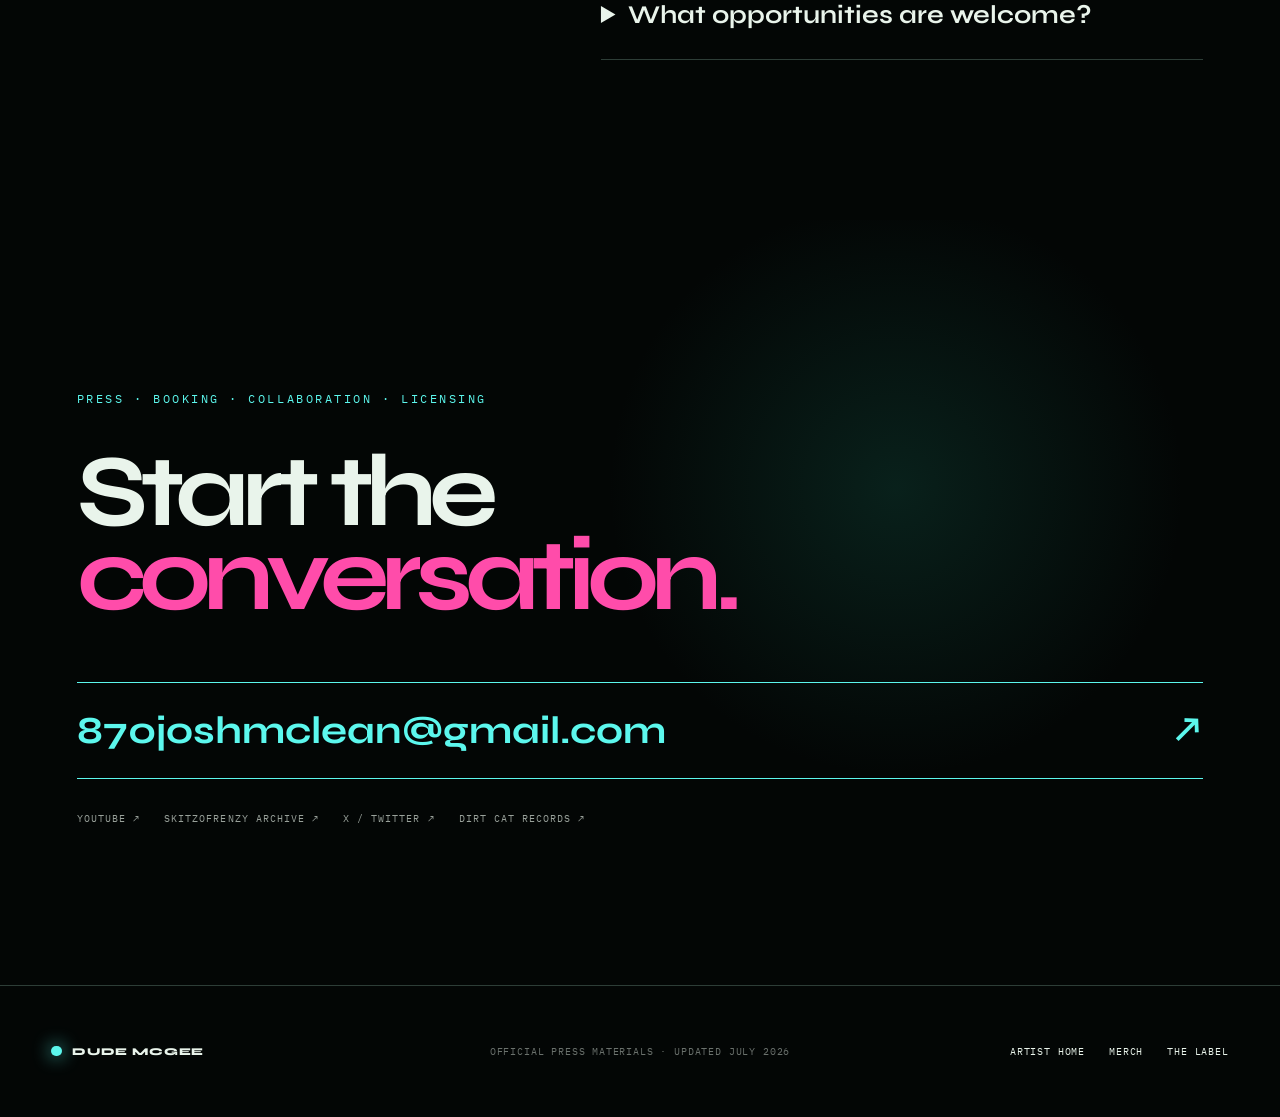
==== commit 44941b69: "Improve crawlable page content and canonical URL consistency" ====
--- a/press/index.html
+++ b/press/index.html
@@ -33,8 +33,8 @@
   <link rel="preconnect" href="https://fonts.googleapis.com">
   <link rel="preconnect" href="https://fonts.gstatic.com" crossorigin>
   <link href="https://fonts.googleapis.com/css2?family=IBM+Plex+Mono:wght@400;500;600&amp;family=Syne:wght@500;600;700;800&amp;display=swap" rel="stylesheet">
-  <link rel="stylesheet" href="../styles.css?v=20260723-1">
-  <link rel="stylesheet" href="press.css?v=20260721-1">
+  <link rel="stylesheet" href="../styles.css?v=20260906-1">
+  <link rel="stylesheet" href="press.css?v=20260724-1">
   <script>document.documentElement.className = 'js';</script>
   <script type="application/ld+json">
     {
@@ -64,7 +64,7 @@
   <div class="cursor-glow" aria-hidden="true"></div>
 
   <header class="site-header">
-    <a class="wordmark" href="../index.html" aria-label="Dude McGee home"><span class="wordmark-dot"></span>Dude McGee</a>
+    <a class="wordmark" href="/" aria-label="Dude McGee home"><span class="wordmark-dot"></span>Dude McGee</a>
     <nav class="desktop-nav" aria-label="Primary navigation">
       <a href="#about">About</a>
       <a href="#music">Music</a>
@@ -82,8 +82,8 @@
         <p class="mobile-menu-kicker">Navigate the signal</p>
         <nav class="mobile-menu-nav" aria-label="Mobile navigation">
           <a class="mobile-menu-primary" href="../merch.html"><span>01</span>Shop merch</a>
-          <a href="../index.html#watch"><span>02</span>Watch / Music</a>
-          <a href="../index.html#world"><span>03</span>The world</a>
+          <a href="/#watch"><span>02</span>Watch / Music</a>
+          <a href="/#world"><span>03</span>The world</a>
           <a href="https://www.youtube.com/channel/UChkXhEVitGopkXbgdpUxeBA" target="_blank" rel="noreferrer"><span>04</span>YouTube ↗</a>
           <a href="./" aria-current="page"><span>05</span>Press kit</a>
           <a href="../label.html"><span>06</span>The label</a>
@@ -195,10 +195,10 @@
   </main>
 
   <footer>
-    <a class="wordmark" href="../index.html"><span class="wordmark-dot"></span>Dude McGee</a>
+    <a class="wordmark" href="/"><span class="wordmark-dot"></span>Dude McGee</a>
     <p>Official press materials · Updated July 2026</p>
-    <div><a href="../index.html">Artist Home</a><a href="../merch.html">Merch</a><a href="../label.html">The Label</a></div>
+    <div><a href="/">Artist Home</a><a href="../merch.html">Merch</a><a href="../label.html">The Label</a></div>
   </footer>
-  <script src="../script.js?v=20260723-1"></script>
+  <script src="../script.js?v=20260906-1"></script>
 </body>
 </html>
--- a/styles.css
+++ b/styles.css
@@ -185,8 +185,13 @@
 .label-domain:hover { gap: clamp(2rem, 6vw, 6rem); color: var(--cyan); }
 .label-domain b { font-weight: 500; }
 
-.js .reveal { opacity: 0; transform: translateY(28px); transition: opacity .85s ease, transform .85s cubic-bezier(.2,.8,.2,1); }
-.js .reveal.is-visible { opacity: 1; transform: none; }
+/* Content stays readable before scripts load and before a visitor scrolls. */
+.reveal { opacity: 1; transform: none; }
+.js .reveal.is-visible { animation: reveal-in .85s cubic-bezier(.2,.8,.2,1) both; }
+@keyframes reveal-in {
+  from { transform: translateY(28px); }
+  to { transform: none; }
+}
 
 @media (max-width: 900px) {
   .site-header { --header-height: 4.4rem; padding: .8rem clamp(1.25rem, 6vw, 1.75rem); }
@@ -253,6 +258,15 @@
 }
 
 @media (max-width: 620px) {
+  .section-heading h2 { font-size: clamp(3.5rem, 16vw, 5rem); }
+  .world-heading h2 { font-size: clamp(3.25rem, 15vw, 4.5rem); }
+  .finale-copy { width: 100%; max-width: 100%; min-width: 0; padding-inline: clamp(1.25rem, 6vw, 1.75rem); }
+  .finale h2 { font-size: clamp(3.4rem, 16vw, 5rem); }
+  .label-statement h2 { font-size: clamp(3.1rem, 15vw, 4.5rem); }
+  .label-release-copy h2 { font-size: clamp(3.1rem, 15vw, 4.5rem); }
+  .label-exit h2 { width: 100%; max-width: 100%; font-size: clamp(3.1rem, 15vw, 4.5rem); }
+  .label-domain { max-width: 100%; font-size: clamp(1rem, 5.5vw, 1.35rem); }
+  .label-domain span { min-width: 0; overflow-wrap: anywhere; }
   .world-grid { grid-template-columns: 1fr; grid-template-rows: none; grid-auto-rows: auto; gap: .8rem; }
   .art-card-fauna, .art-card-take, .art-card-release, .art-card-dream { grid-column: 1; grid-row: auto; }
   .art-card-fauna, .art-card-release { aspect-ratio: 4 / 5; }
--- a/press/press.css
+++ b/press/press.css
@@ -66,6 +66,6 @@
 }
 @media (max-width:620px) {
   .press-hero h1 { font-size:clamp(3rem,17vw,6rem); }
-  .press-intro h2,.fact-heading h2,.history-copy h2,.release-copy h2,.download-section h2,.faq-heading h2,.contact-section h2 { font-size:clamp(3rem,15vw,5.5rem); }
+  .press-intro h2,.fact-heading h2,.history-copy h2,.release-copy h2,.download-section h2,.faq-heading h2,.contact-section h2 { max-width:100%; font-size:clamp(2.5rem,12.5vw,4.5rem); }
   .contact-email { overflow-wrap:anywhere; }
 }
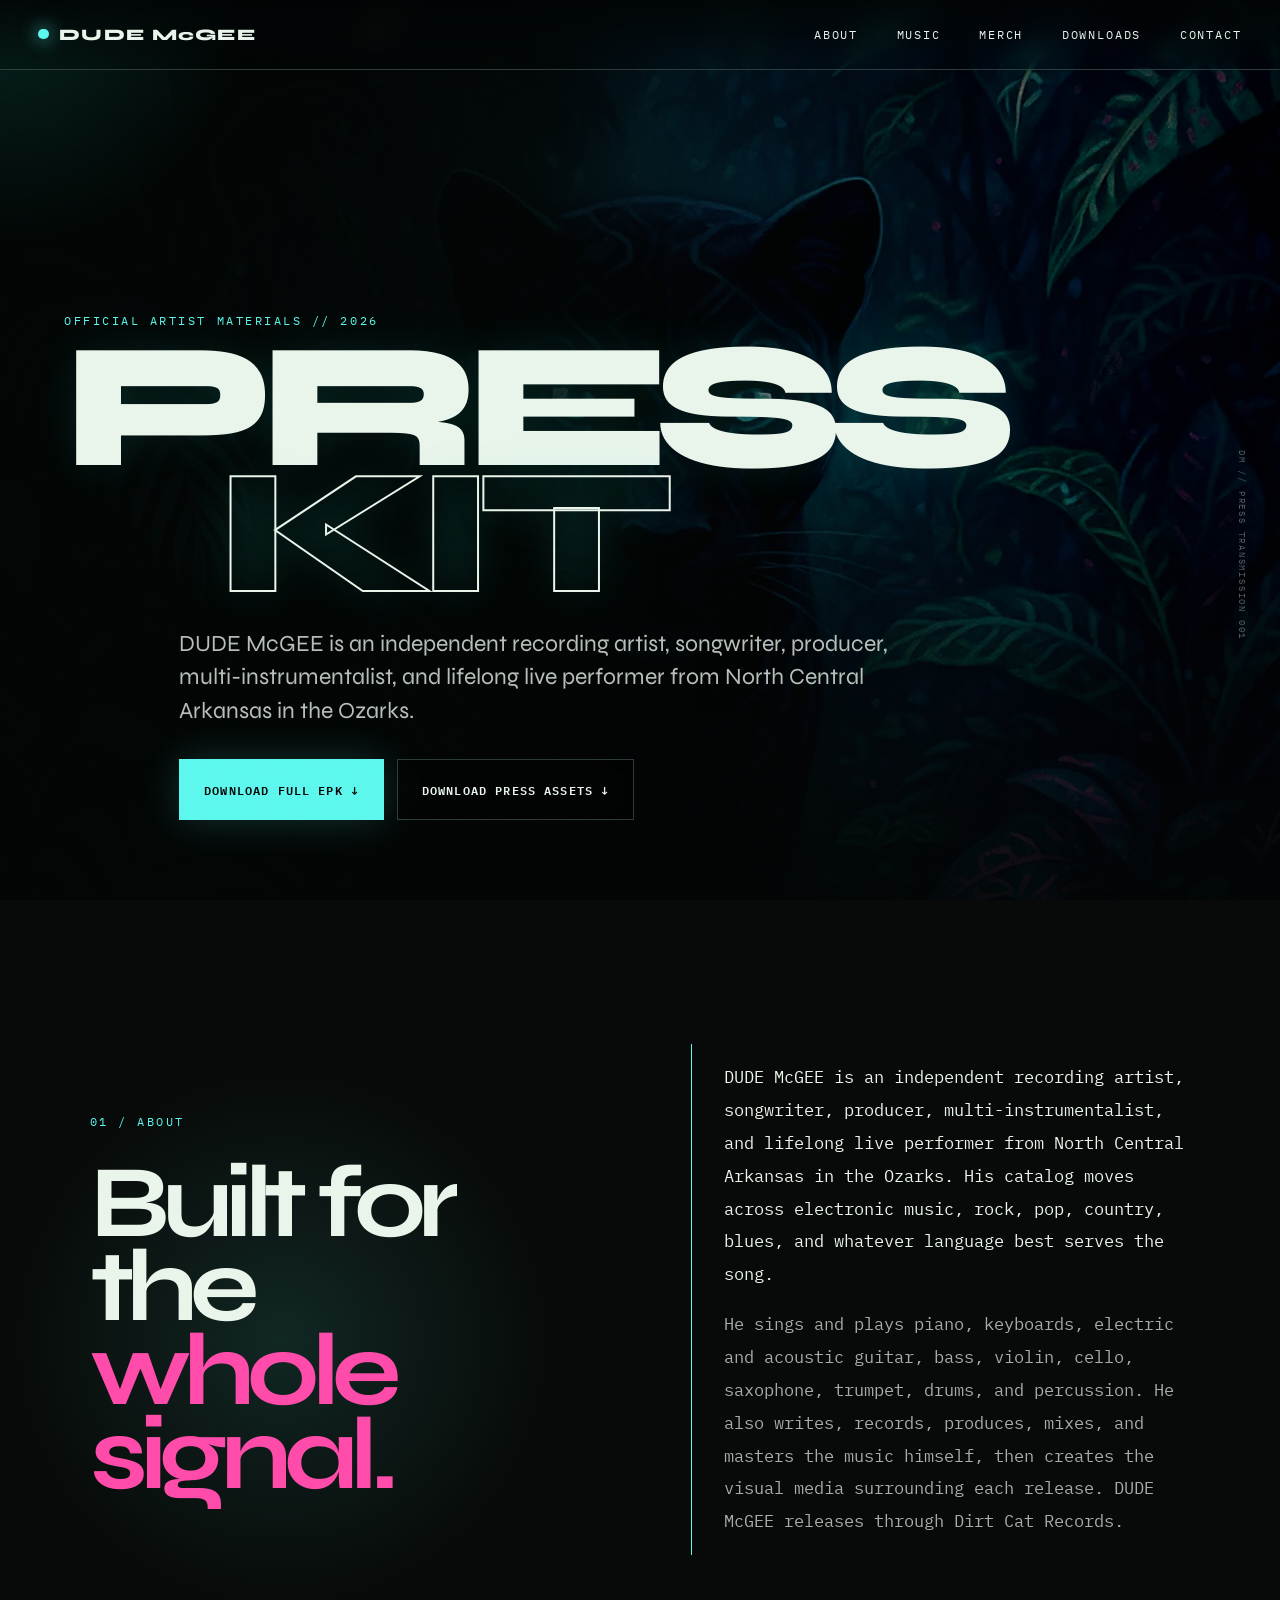
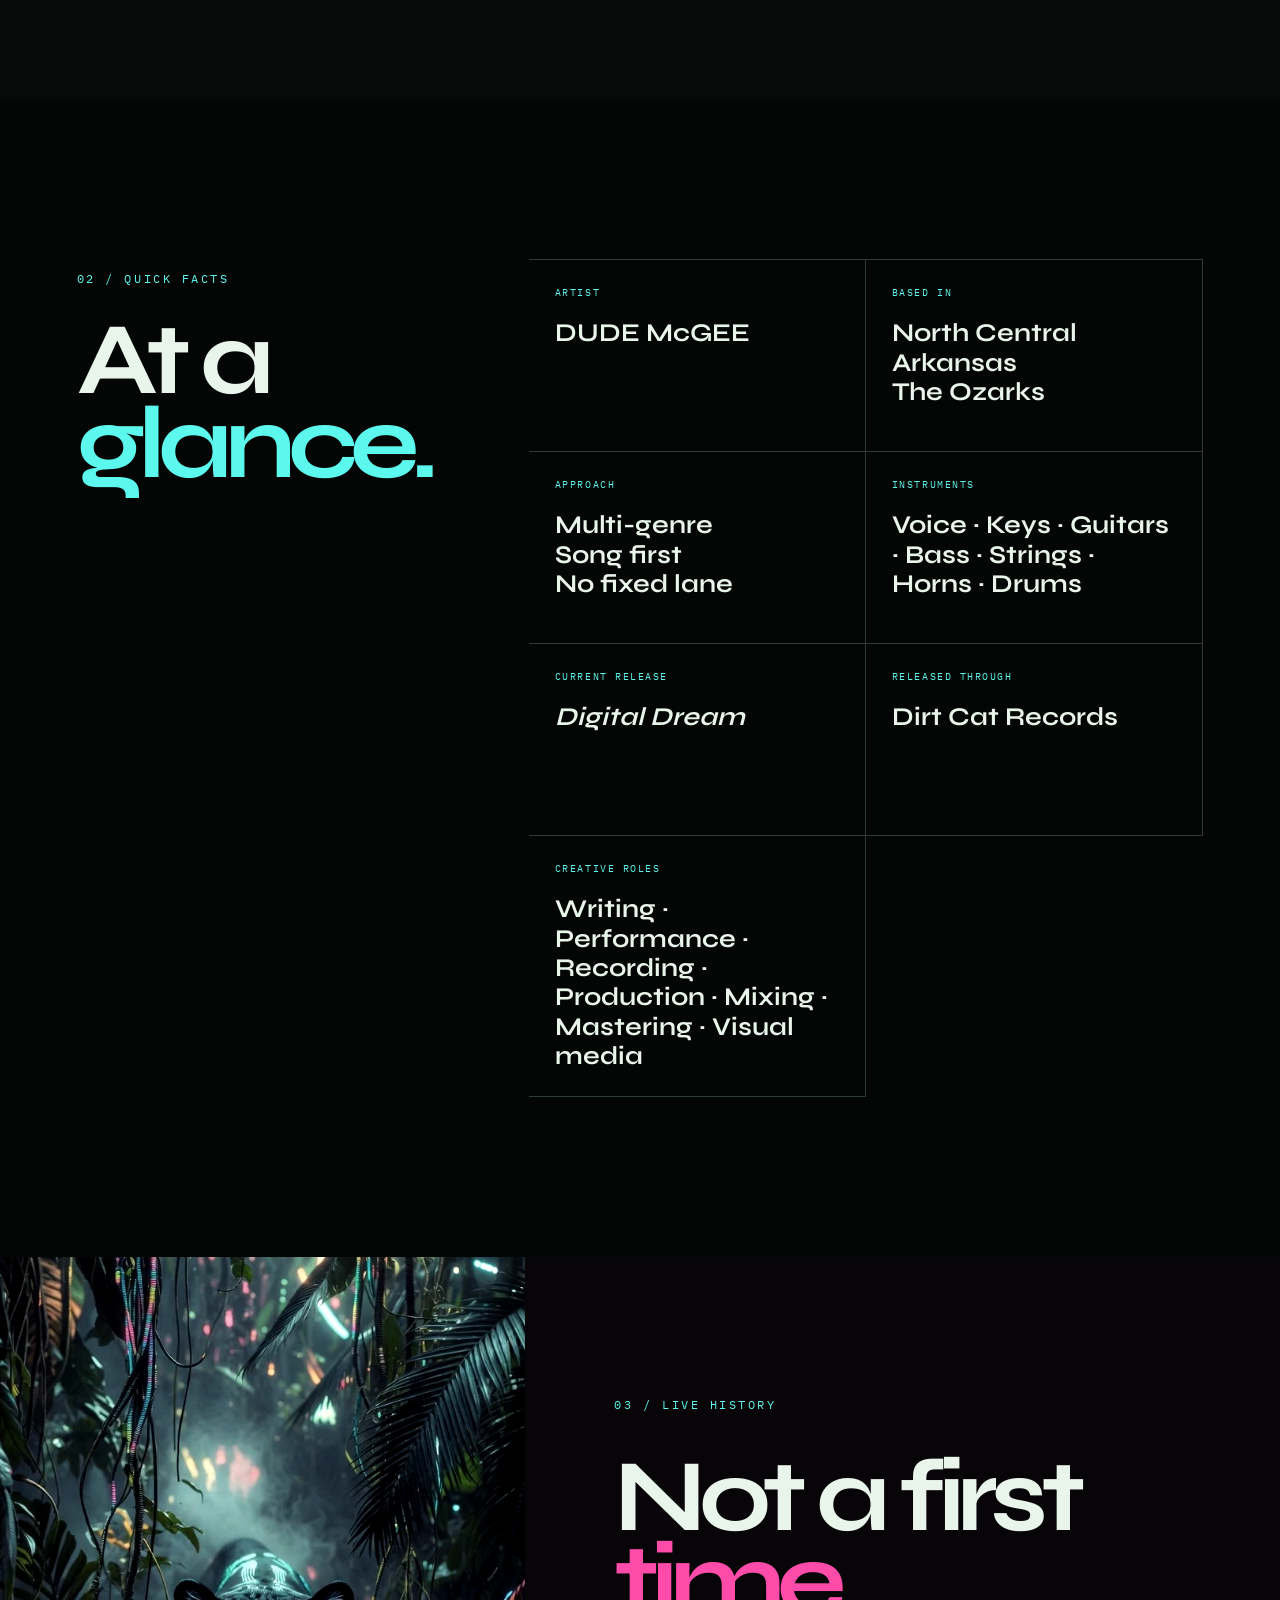
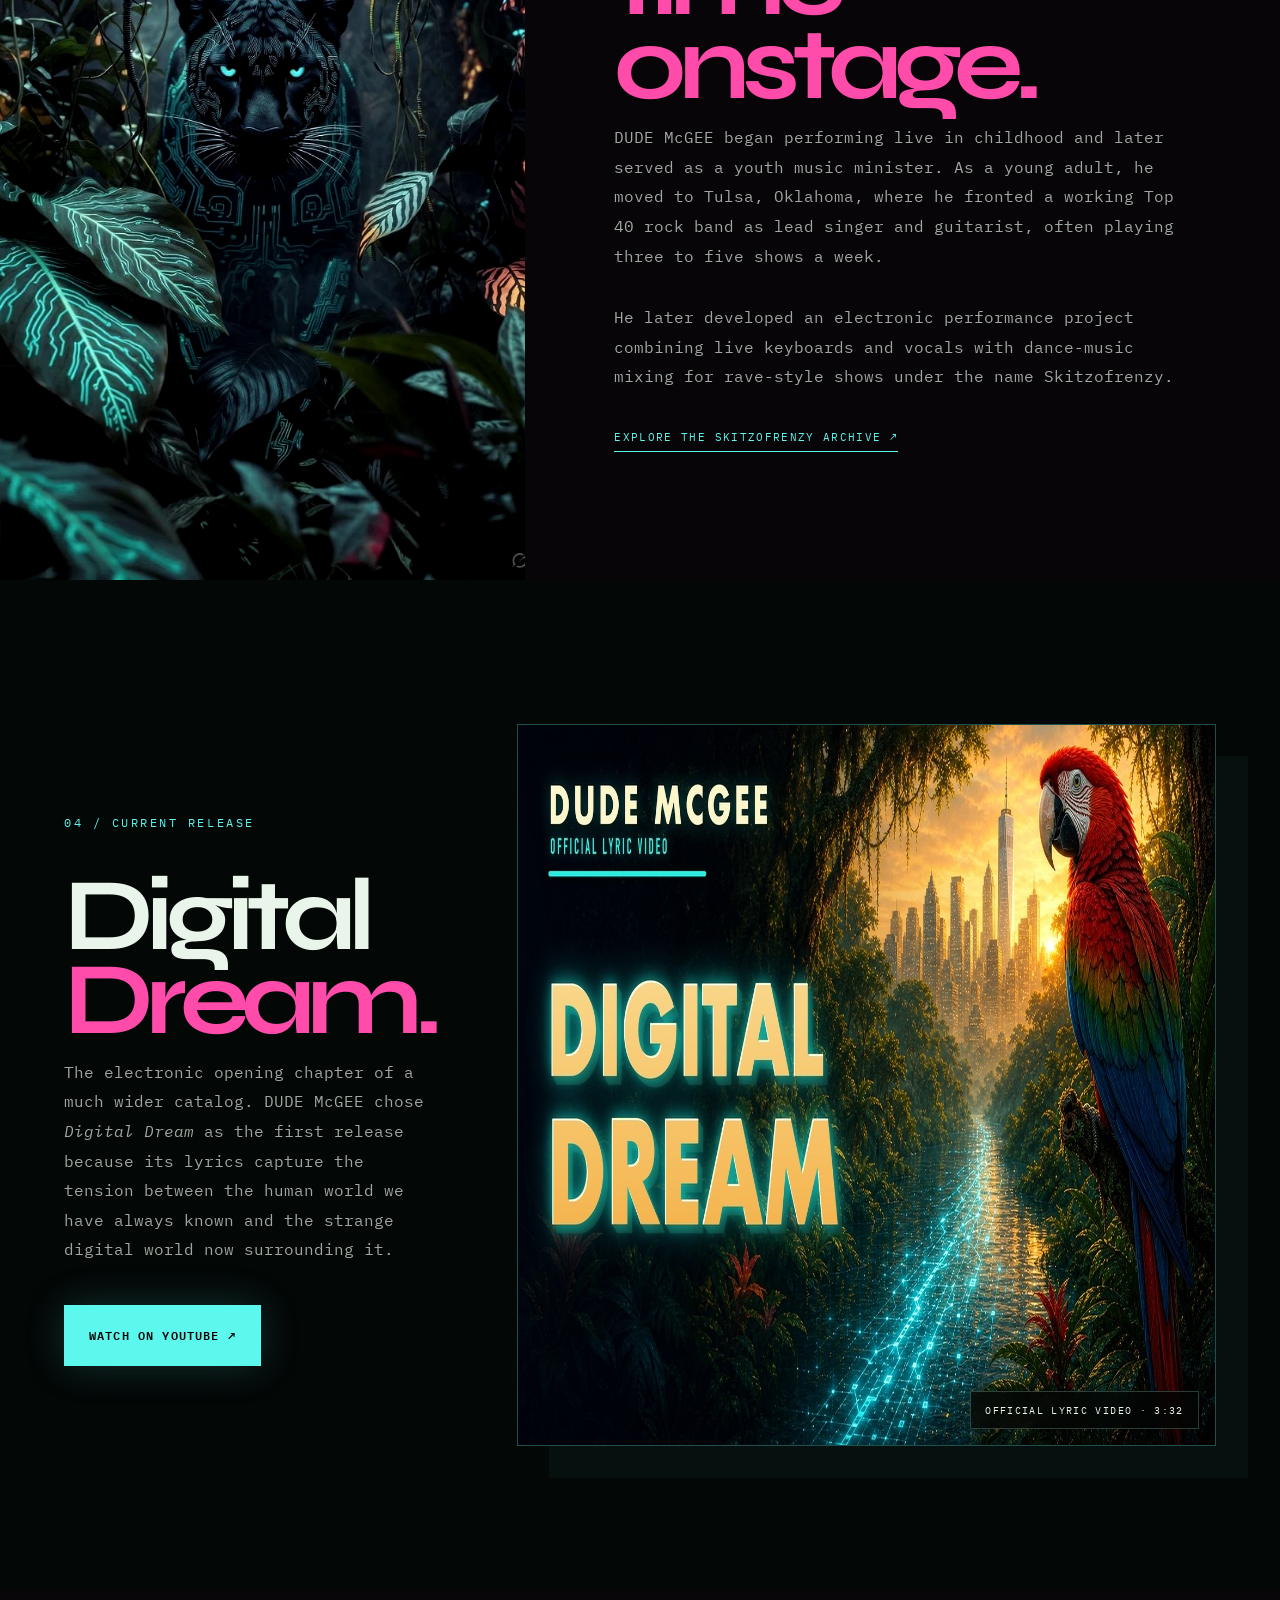
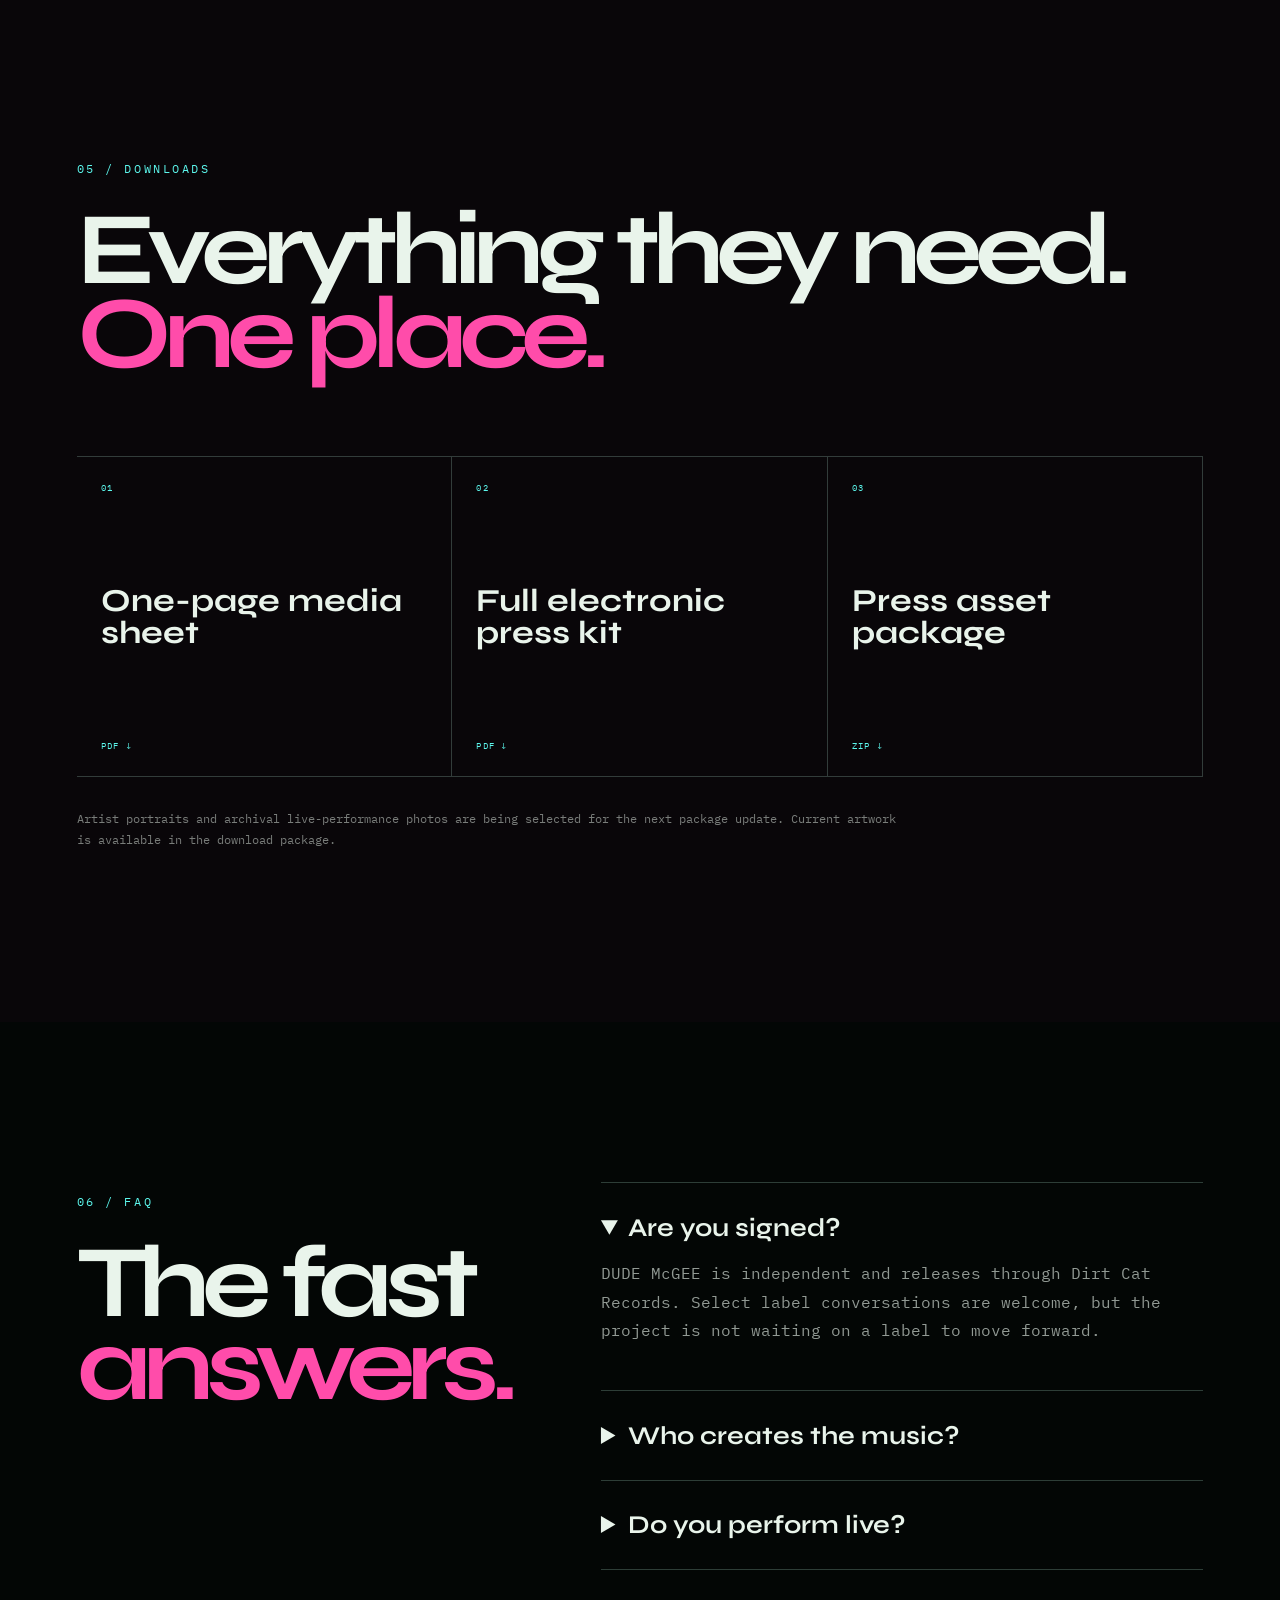
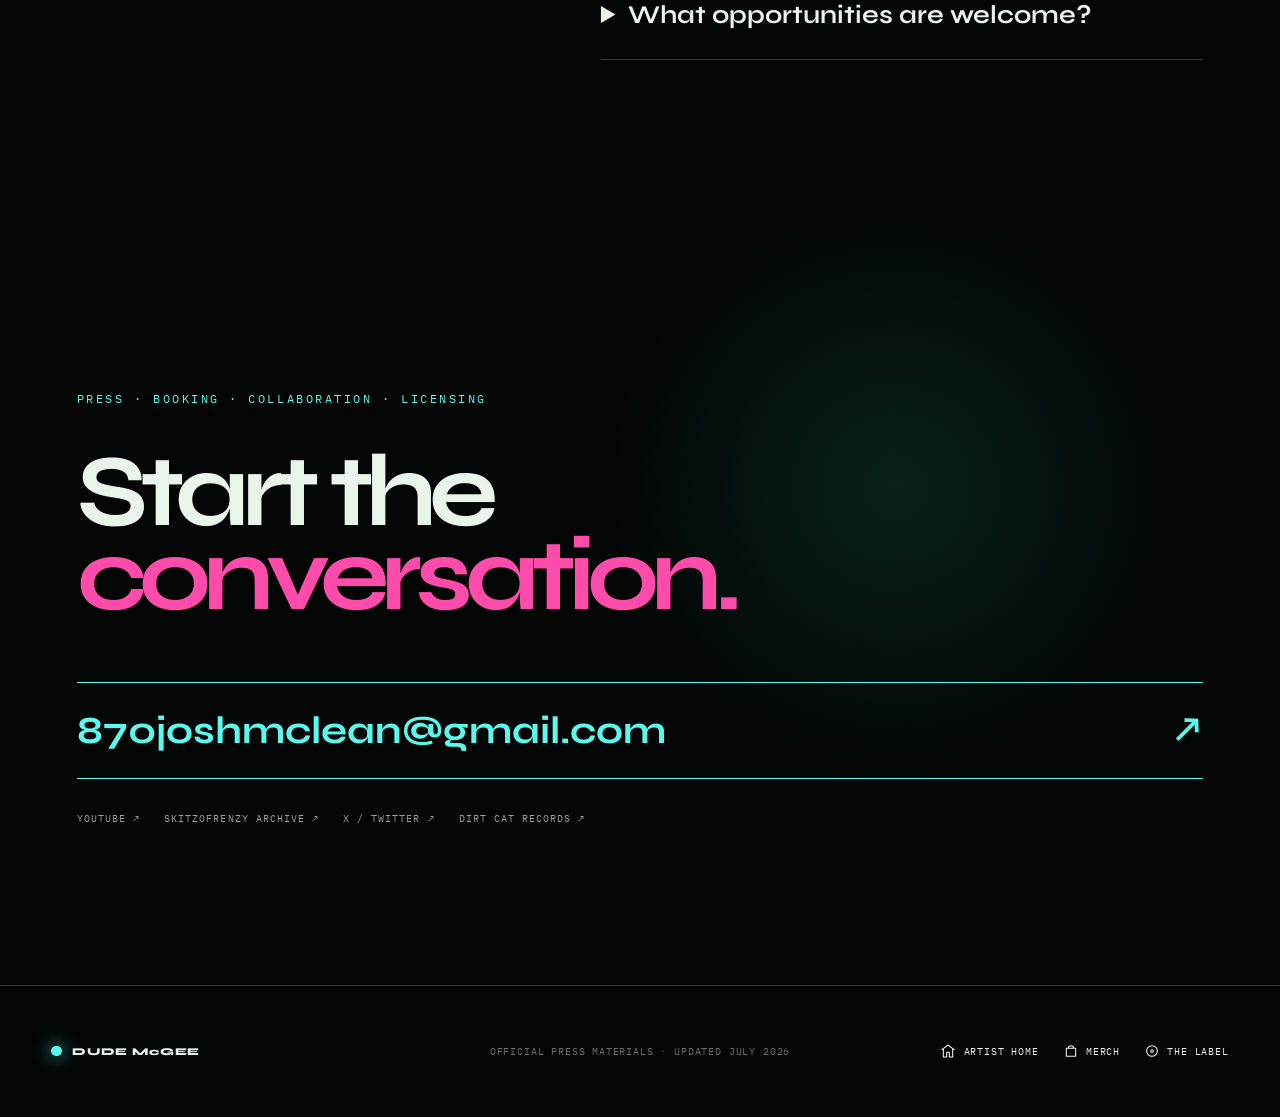
==== commit 9a8afa62: "Release DUDE McGEE identity, coming-soon archive and responsive merch refinements" ====
--- a/press/index.html
+++ b/press/index.html
@@ -11,40 +11,40 @@
   </script>
   <meta charset="utf-8">
   <meta name="viewport" content="width=device-width, initial-scale=1">
-  <meta name="description" content="Official Dude McGee electronic press kit: biography, live experience, music, media assets, and contact information.">
+  <meta name="description" content="Official DUDE McGEE electronic press kit: biography, live experience, music, media assets, and contact information.">
   <meta name="theme-color" content="#050707">
   <meta name="color-scheme" content="dark">
   <link rel="canonical" href="https://www.dudemcgee.com/press/">
   <meta property="og:type" content="profile">
-  <meta property="og:site_name" content="Dude McGee">
+  <meta property="og:site_name" content="DUDE McGEE">
   <meta property="og:url" content="https://www.dudemcgee.com/press/">
-  <meta property="og:title" content="Dude McGee - Official Press Kit">
-  <meta property="og:description" content="Biography, live history, music, approved media assets, and contact information for Dude McGee.">
+  <meta property="og:title" content="DUDE McGEE - Official Press Kit">
+  <meta property="og:description" content="Biography, live history, music, approved media assets, and contact information for DUDE McGEE.">
   <meta property="og:image" content="https://www.dudemcgee.com/assets/site/dude-mcgee-social-card.png">
-  <meta property="og:image:alt" content="Dude McGee artwork in a neon circuit-lit jungle">
+  <meta property="og:image:alt" content="DUDE McGEE artwork in a neon circuit-lit jungle">
   <meta name="twitter:card" content="summary_large_image">
-  <meta name="twitter:title" content="Dude McGee - Official Press Kit">
-  <meta name="twitter:description" content="Official press materials for independent recording artist and multi-instrumentalist Dude McGee.">
+  <meta name="twitter:title" content="DUDE McGEE - Official Press Kit">
+  <meta name="twitter:description" content="Official press materials for independent recording artist and multi-instrumentalist DUDE McGEE.">
   <meta name="twitter:image" content="https://www.dudemcgee.com/assets/site/dude-mcgee-social-card.png">
-  <title>Dude McGee - Official Press Kit</title>
+  <title>DUDE McGEE - Official Press Kit</title>
   <link rel="icon" href="../favicon.ico" sizes="any">
   <link rel="icon" type="image/png" sizes="32x32" href="../assets/site/favicon-32.png">
   <link rel="apple-touch-icon" href="../assets/site/icon-256.png">
   <link rel="preconnect" href="https://fonts.googleapis.com">
   <link rel="preconnect" href="https://fonts.gstatic.com" crossorigin>
   <link href="https://fonts.googleapis.com/css2?family=IBM+Plex+Mono:wght@400;500;600&amp;family=Syne:wght@500;600;700;800&amp;display=swap" rel="stylesheet">
-  <link rel="stylesheet" href="../styles.css?v=20260906-1">
+  <link rel="stylesheet" href="../styles.css?v=20260930-3">
   <link rel="stylesheet" href="press.css?v=20260724-1">
   <script>document.documentElement.className = 'js';</script>
   <script type="application/ld+json">
     {
       "@context": "https://schema.org",
       "@type": "ProfilePage",
-      "name": "Dude McGee Official Press Kit",
+      "name": "DUDE McGEE Official Press Kit",
       "url": "https://www.dudemcgee.com/press/",
       "mainEntity": {
         "@type": "MusicGroup",
-        "name": "Dude McGee",
+        "name": "DUDE McGEE",
         "url": "https://www.dudemcgee.com/",
         "email": "870joshmclean@gmail.com",
         "homeLocation": { "@type": "Place", "name": "North Central Arkansas, the Ozarks" },
@@ -64,7 +64,7 @@
   <div class="cursor-glow" aria-hidden="true"></div>
 
   <header class="site-header">
-    <a class="wordmark" href="/" aria-label="Dude McGee home"><span class="wordmark-dot"></span>Dude McGee</a>
+    <a class="wordmark artist-name" href="/" aria-label="DUDE McGEE home"><span class="wordmark-dot"></span>DUDE McGEE</a>
     <nav class="desktop-nav" aria-label="Primary navigation">
       <a href="#about">About</a>
       <a href="#music">Music</a>
@@ -100,7 +100,7 @@
       <div class="press-hero-copy">
         <p class="eyebrow reveal">Official artist materials // 2026</p>
         <h1 id="press-title" class="reveal"><span>Press</span><span>Kit</span></h1>
-        <p class="press-deck reveal">Dude McGee is an independent recording artist, songwriter, producer, multi-instrumentalist, and lifelong live performer from North Central Arkansas in the Ozarks.</p>
+        <p class="press-deck reveal">DUDE McGEE is an independent recording artist, songwriter, producer, multi-instrumentalist, and lifelong live performer from North Central Arkansas in the Ozarks.</p>
         <div class="press-actions reveal">
           <a class="button button-primary" href="downloads/DudeMcGee_EPK.pdf?v=20260721-1530" download>Download full EPK ↓</a>
           <a class="button button-quiet" href="downloads/DudeMcGee_PressKit.zip?v=20260721-1530" download>Download press assets ↓</a>
@@ -115,8 +115,8 @@
         <h2 id="about-title" class="reveal">Built for the<br><em>whole signal.</em></h2>
       </div>
       <div class="press-bio reveal">
-        <p>Dude McGee is an independent recording artist, songwriter, producer, multi-instrumentalist, and lifelong live performer from North Central Arkansas in the Ozarks. His catalog moves across electronic music, rock, pop, country, blues, and whatever language best serves the song.</p>
-        <p>He sings and plays piano, keyboards, electric and acoustic guitar, bass, violin, cello, saxophone, trumpet, drums, and percussion. He also writes, records, produces, mixes, and masters the music himself, then creates the visual media surrounding each release. Dude McGee releases through Dirt Cat Records.</p>
+        <p>DUDE McGEE is an independent recording artist, songwriter, producer, multi-instrumentalist, and lifelong live performer from North Central Arkansas in the Ozarks. His catalog moves across electronic music, rock, pop, country, blues, and whatever language best serves the song.</p>
+        <p>He sings and plays piano, keyboards, electric and acoustic guitar, bass, violin, cello, saxophone, trumpet, drums, and percussion. He also writes, records, produces, mixes, and masters the music himself, then creates the visual media surrounding each release. DUDE McGEE releases through Dirt Cat Records.</p>
       </div>
     </section>
 
@@ -126,7 +126,7 @@
         <h2 id="facts-title">At a<br><span>glance.</span></h2>
       </div>
       <dl class="fact-grid reveal">
-        <div><dt>Artist</dt><dd>Dude McGee</dd></div>
+        <div><dt>Artist</dt><dd class="artist-name">DUDE McGEE</dd></div>
         <div><dt>Based in</dt><dd>North Central Arkansas<br>The Ozarks</dd></div>
         <div><dt>Approach</dt><dd>Multi-genre<br>Song first<br>No fixed lane</dd></div>
         <div><dt>Instruments</dt><dd>Voice · Keys · Guitars · Bass · Strings · Horns · Drums</dd></div>
@@ -141,7 +141,7 @@
       <div class="history-copy reveal">
         <p class="section-index">03 / LIVE HISTORY</p>
         <h2 id="history-title">Not a first<br><em>time onstage.</em></h2>
-        <p>Dude McGee began performing live in childhood and later served as a youth music minister. As a young adult, he moved to Tulsa, Oklahoma, where he fronted a working Top 40 rock band as lead singer and guitarist, often playing three to five shows a week.</p>
+        <p>DUDE McGEE began performing live in childhood and later served as a youth music minister. As a young adult, he moved to Tulsa, Oklahoma, where he fronted a working Top 40 rock band as lead singer and guitarist, often playing three to five shows a week.</p>
         <p>He later developed an electronic performance project combining live keyboards and vocals with dance-music mixing for rave-style shows under the name Skitzofrenzy.</p>
         <a class="text-link" href="https://soundcloud.com/skitzofrenzy" target="_blank" rel="noreferrer">Explore the Skitzofrenzy archive ↗</a>
       </div>
@@ -151,7 +151,7 @@
       <div class="release-copy reveal">
         <p class="section-index">04 / CURRENT RELEASE</p>
         <h2 id="music-title">Digital<br><em>Dream.</em></h2>
-        <p>The electronic opening chapter of a much wider catalog. Dude McGee chose <i>Digital Dream</i> as the first release because its lyrics capture the tension between the human world we have always known and the strange digital world now surrounding it.</p>
+        <p>The electronic opening chapter of a much wider catalog. DUDE McGEE chose <i>Digital Dream</i> as the first release because its lyrics capture the tension between the human world we have always known and the strange digital world now surrounding it.</p>
         <a class="button button-primary" href="https://www.youtube.com/watch?v=r-SWpSl2k8w" target="_blank" rel="noreferrer">Watch on YouTube ↗</a>
       </div>
       <a class="release-image reveal" href="https://www.youtube.com/watch?v=r-SWpSl2k8w" target="_blank" rel="noreferrer" aria-label="Watch Digital Dream on YouTube">
@@ -174,9 +174,9 @@
     <section class="faq-section" aria-labelledby="faq-title">
       <div class="faq-heading"><p class="section-index">06 / FAQ</p><h2 id="faq-title">The fast<br><em>answers.</em></h2></div>
       <div class="faq-list">
-        <details open><summary>Are you signed?</summary><p>Dude McGee is independent and releases through Dirt Cat Records. Select label conversations are welcome, but the project is not waiting on a label to move forward.</p></details>
-        <details><summary>Who creates the music?</summary><p>Dude McGee writes, performs, records, produces, mixes, and masters the music himself. He also creates the artwork, video, and supporting media.</p></details>
-        <details><summary>Do you perform live?</summary><p>Yes. Dude McGee has extensive live experience across rock and electronic music and is exploring the right format and opportunities for the current live show.</p></details>
+        <details open><summary>Are you signed?</summary><p>DUDE McGEE is independent and releases through Dirt Cat Records. Select label conversations are welcome, but the project is not waiting on a label to move forward.</p></details>
+        <details><summary>Who creates the music?</summary><p>DUDE McGEE writes, performs, records, produces, mixes, and masters the music himself. He also creates the artwork, video, and supporting media.</p></details>
+        <details><summary>Do you perform live?</summary><p>Yes. DUDE McGEE has extensive live experience across rock and electronic music and is exploring the right format and opportunities for the current live show.</p></details>
         <details><summary>What opportunities are welcome?</summary><p>Interviews, collaborations, live bookings, licensing and sync opportunities, and select label conversations.</p></details>
       </div>
     </section>
@@ -195,9 +195,9 @@
   </main>
 
   <footer>
-    <a class="wordmark" href="/"><span class="wordmark-dot"></span>Dude McGee</a>
+    <a class="wordmark artist-name" href="/"><span class="wordmark-dot"></span>DUDE McGEE</a>
     <p>Official press materials · Updated July 2026</p>
-    <div><a href="/">Artist Home</a><a href="../merch.html">Merch</a><a href="../label.html">The Label</a></div>
+    <div><a class="footer-link" href="/"><svg class="footer-link-icon" aria-hidden="true" focusable="false" viewBox="0 0 24 24"><path d="M3 10 12 3l9 7M5 9v12h5v-7h4v7h5V9"/></svg>Artist Home</a><a class="footer-link" href="../merch.html"><svg class="footer-link-icon" aria-hidden="true" focusable="false" viewBox="0 0 24 24"><path d="M5 8h14v12H5zM8 8a4 4 0 0 1 8 0"/></svg>Merch</a><a class="footer-link" href="../label.html"><svg class="footer-link-icon" aria-hidden="true" focusable="false" viewBox="0 0 24 24"><circle cx="12" cy="12" r="8"/><circle cx="12" cy="12" r="2"/></svg>The Label</a></div>
   </footer>
   <script src="../script.js?v=20260906-1"></script>
 </body>
--- a/styles.css
+++ b/styles.css
@@ -25,6 +25,8 @@
 
 .site-header { --header-height: 4.35rem; position: fixed; z-index: 40; left: 0; right: 0; top: 0; display: flex; justify-content: space-between; align-items: center; min-height: var(--header-height); padding: 1.4rem 3vw; border-bottom: 1px solid var(--line); background: linear-gradient(180deg, rgba(2,5,5,.9), rgba(2,5,5,.15)); backdrop-filter: blur(10px); text-transform: uppercase; }
 .wordmark { display: flex; align-items: center; gap: .65rem; font-family: var(--display); font-weight: 800; letter-spacing: .08em; }
+.artist-name { text-transform: none; }
+.wordmark.artist-name, h1 .artist-name, h2 .artist-name { font-family: var(--display); font-weight: 800; }
 .wordmark-dot { width: .65rem; height: .65rem; background: var(--cyan); border-radius: 50%; box-shadow: 0 0 18px var(--cyan); }
 .desktop-nav { display: flex; gap: clamp(1rem,3vw,3.5rem); font-size: .72rem; letter-spacing: .16em; }
 .desktop-nav a { transition: color .2s; }
@@ -48,7 +50,7 @@
 .hero-copy { position: relative; z-index: 3; width: min(70rem, 75vw); }
 .eyebrow, .section-index { color: var(--cyan); font-size: .72rem; letter-spacing: .22em; text-transform: uppercase; }
 h1, h2 { margin: 0; font-family: var(--display); }
-h1 { font-size: clamp(6rem, 15vw, 15rem); font-weight: 800; letter-spacing: -.085em; line-height: .7; text-transform: uppercase; text-shadow: 0 0 45px rgba(34,255,226,.1); }
+h1 { font-size: clamp(6rem, 14vw, 15rem); font-weight: 800; letter-spacing: -.085em; line-height: .7; text-transform: uppercase; text-shadow: 0 0 45px rgba(34,255,226,.1); }
 h1 span { display: block; }
 h1 span:last-child { color: transparent; -webkit-text-stroke: 2px var(--paper); margin-left: 12vw; }
 .release-line { display: flex; align-items: center; gap: 1.6rem; margin: 3rem 0 1.7rem; font-size: .75rem; text-transform: uppercase; letter-spacing: .14em; }
@@ -106,8 +108,8 @@
 .art-card-dream img { object-position: center top; }
 .art-card:hover img { transform: scale(1.045); filter: saturate(1.25); }
 .art-card-release::after { content: ""; position: absolute; inset: 38% 0 0; pointer-events: none; background: linear-gradient(transparent, rgba(2,7,9,.16) 35%, rgba(2,7,9,.86)); }
-.art-card-release img { filter: saturate(1.08) contrast(1.06); }
-.art-card-release:hover img { filter: saturate(1.22) contrast(1.08); }
+.art-card-release img { filter: saturate(.55) brightness(.58) contrast(1.02); }
+.art-card-release:is(:hover, :focus-within) img { transform: none; filter: saturate(.55) brightness(.58) contrast(1.02); }
 .release-art-lockup { position: absolute; z-index: 2; left: 1rem; right: 1rem; bottom: 3.2rem; display: grid; gap: .35rem; text-transform: uppercase; text-shadow: 0 2px 20px rgba(0,0,0,.9); }
 .release-art-lockup span { color: var(--cyan); font-size: clamp(.48rem,.6vw,.66rem); font-weight: 600; letter-spacing: .24em; }
 .release-art-lockup strong { max-width: 12ch; color: var(--paper); font-family: var(--display); font-size: clamp(.92rem,2vw,2rem); line-height: .9; letter-spacing: -.045em; }
@@ -124,7 +126,10 @@
 
 footer { display: grid; grid-template-columns: 1fr 1fr 1fr; align-items: center; gap: 2rem; padding: 3rem 4vw; border-top: 1px solid var(--line); font-size: .65rem; letter-spacing: .08em; text-transform: uppercase; }
 footer p { color: rgba(233,244,235,.45); text-align: center; }
-footer > div { display: flex; justify-content: flex-end; gap: 1.5rem; }
+footer > div { display: flex; justify-content: flex-end; flex-wrap: wrap; gap: 1.5rem; }
+footer .footer-link { display: inline-flex; align-items: center; gap: .45rem; }
+footer .footer-link-icon { width: 1rem; height: 1rem; flex: 0 0 1rem; display: block; object-fit: contain; }
+footer svg.footer-link-icon { fill: none; stroke: currentColor; stroke-width: 1.6; stroke-linecap: round; stroke-linejoin: round; }
 footer a:hover { color: var(--cyan); }
 
 /* Dirt Cat Records — a sharper, editorial extension of the artist world. */
@@ -137,7 +142,7 @@
 .label-hero-wash { z-index: -2; background: linear-gradient(90deg, rgba(3,6,5,.98) 0%, rgba(3,6,5,.9) 35%, rgba(3,6,5,.18) 72%), linear-gradient(0deg, rgba(3,6,5,.9), transparent 48%); }
 .label-scan { z-index: -1; opacity: .24; background: repeating-linear-gradient(0deg, transparent 0 7px, rgba(92,247,237,.09) 8px); mask-image: linear-gradient(90deg, black, transparent 80%); }
 .label-hero-copy { position: relative; z-index: 2; width: min(74rem, 78vw); }
-.label-title { margin: 1.2rem 0 2.5rem; font-size: clamp(5rem, 13vw, 13.5rem); line-height: .72; letter-spacing: -.085em; text-transform: uppercase; }
+.label-title { margin: 1.2rem 0 2.5rem; font-size: clamp(5rem, 10.5vw, 13.5rem); line-height: .72; letter-spacing: -.085em; text-transform: uppercase; }
 .label-title span { display: block; }
 .label-title span:last-child { color: transparent; -webkit-text-stroke: 2px var(--paper); margin-left: 6vw; }
 .label-intro { display: grid; grid-template-columns: auto minmax(16rem, 30rem); align-items: start; gap: clamp(2rem, 6vw, 7rem); margin: 0 0 2.2rem 7vw; }
@@ -172,6 +177,7 @@
 .label-release-copy > p:not(.section-index) { max-width: 34rem; color: rgba(233,244,235,.65); line-height: 1.8; }
 .label-lockup { display: grid; grid-template-columns: 1fr auto 1fr; align-items: center; gap: 1.5rem; width: 100%; margin: 3rem 0; padding-block: 1.5rem; border-block: 1px solid var(--line); }
 .label-lockup strong { font-family: var(--display); font-size: clamp(1rem, 1.6vw, 1.5rem); text-transform: uppercase; }
+.label-lockup strong.artist-name { text-transform: none; font-weight: 800; }
 .label-lockup strong:last-child { color: var(--acid); text-align: right; }
 .label-lockup span { color: rgba(233,244,235,.35); font-size: .52rem; letter-spacing: .15em; text-transform: uppercase; }
 .label-actions { display: flex; flex-wrap: wrap; gap: .8rem; }
@@ -259,7 +265,7 @@
 
 @media (max-width: 620px) {
   .section-heading h2 { font-size: clamp(3.5rem, 16vw, 5rem); }
-  .world-heading h2 { font-size: clamp(3.25rem, 15vw, 4.5rem); }
+  .world-heading h2 { font-size: clamp(2.75rem, 14vw, 4.5rem); }
   .finale-copy { width: 100%; max-width: 100%; min-width: 0; padding-inline: clamp(1.25rem, 6vw, 1.75rem); }
   .finale h2 { font-size: clamp(3.4rem, 16vw, 5rem); }
   .label-statement h2 { font-size: clamp(3.1rem, 15vw, 4.5rem); }
